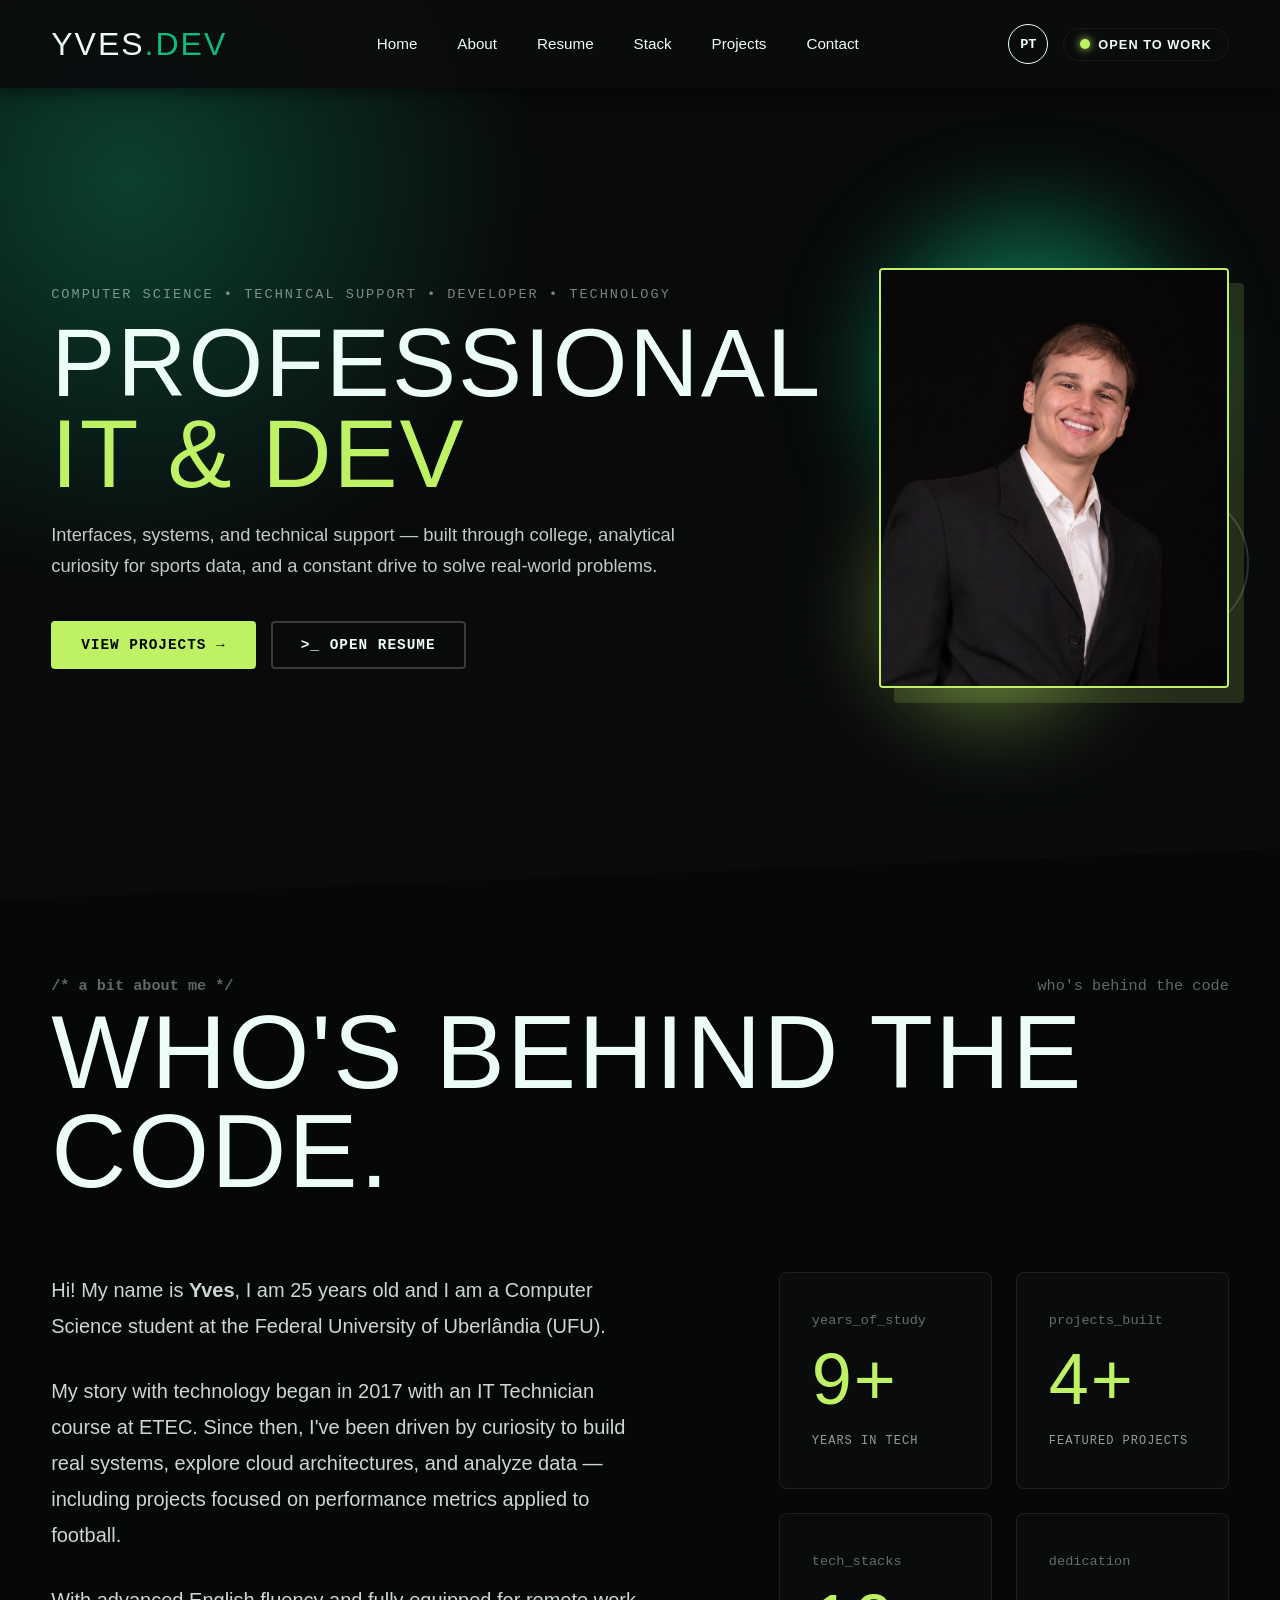
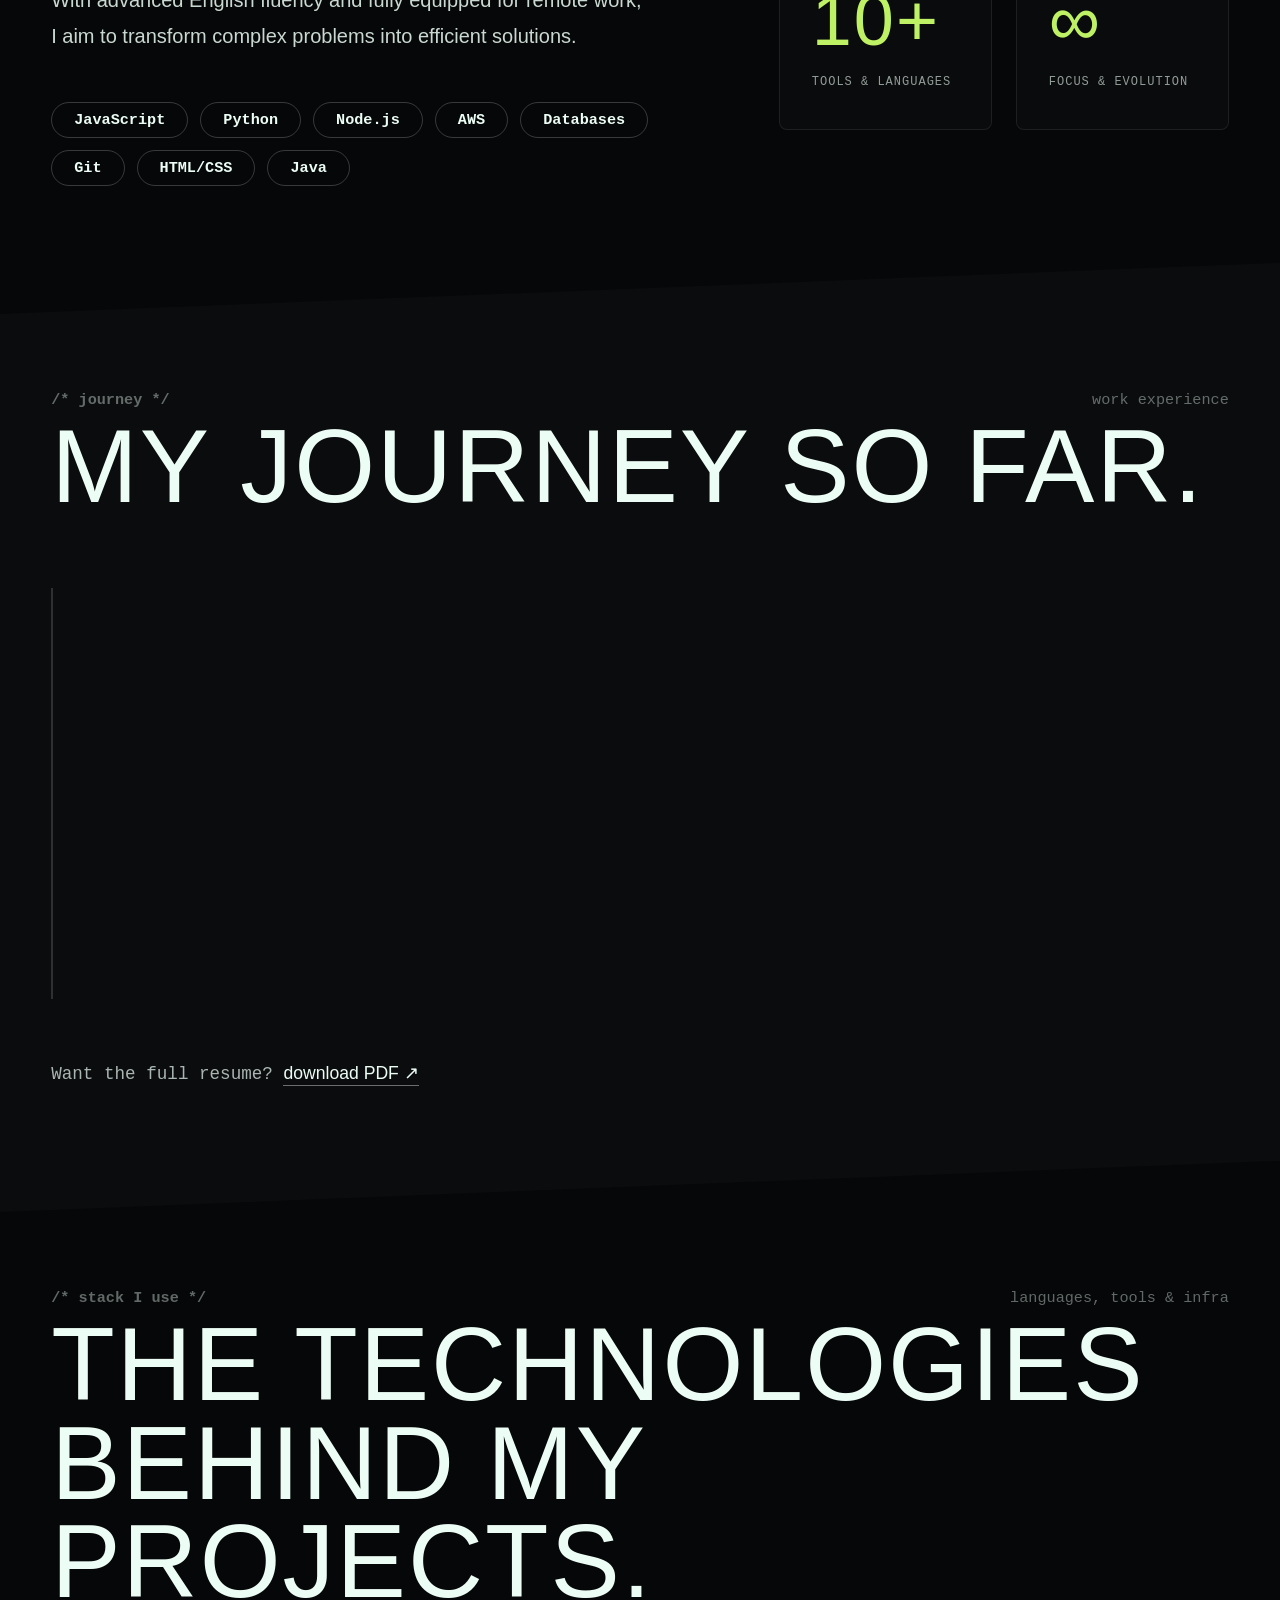
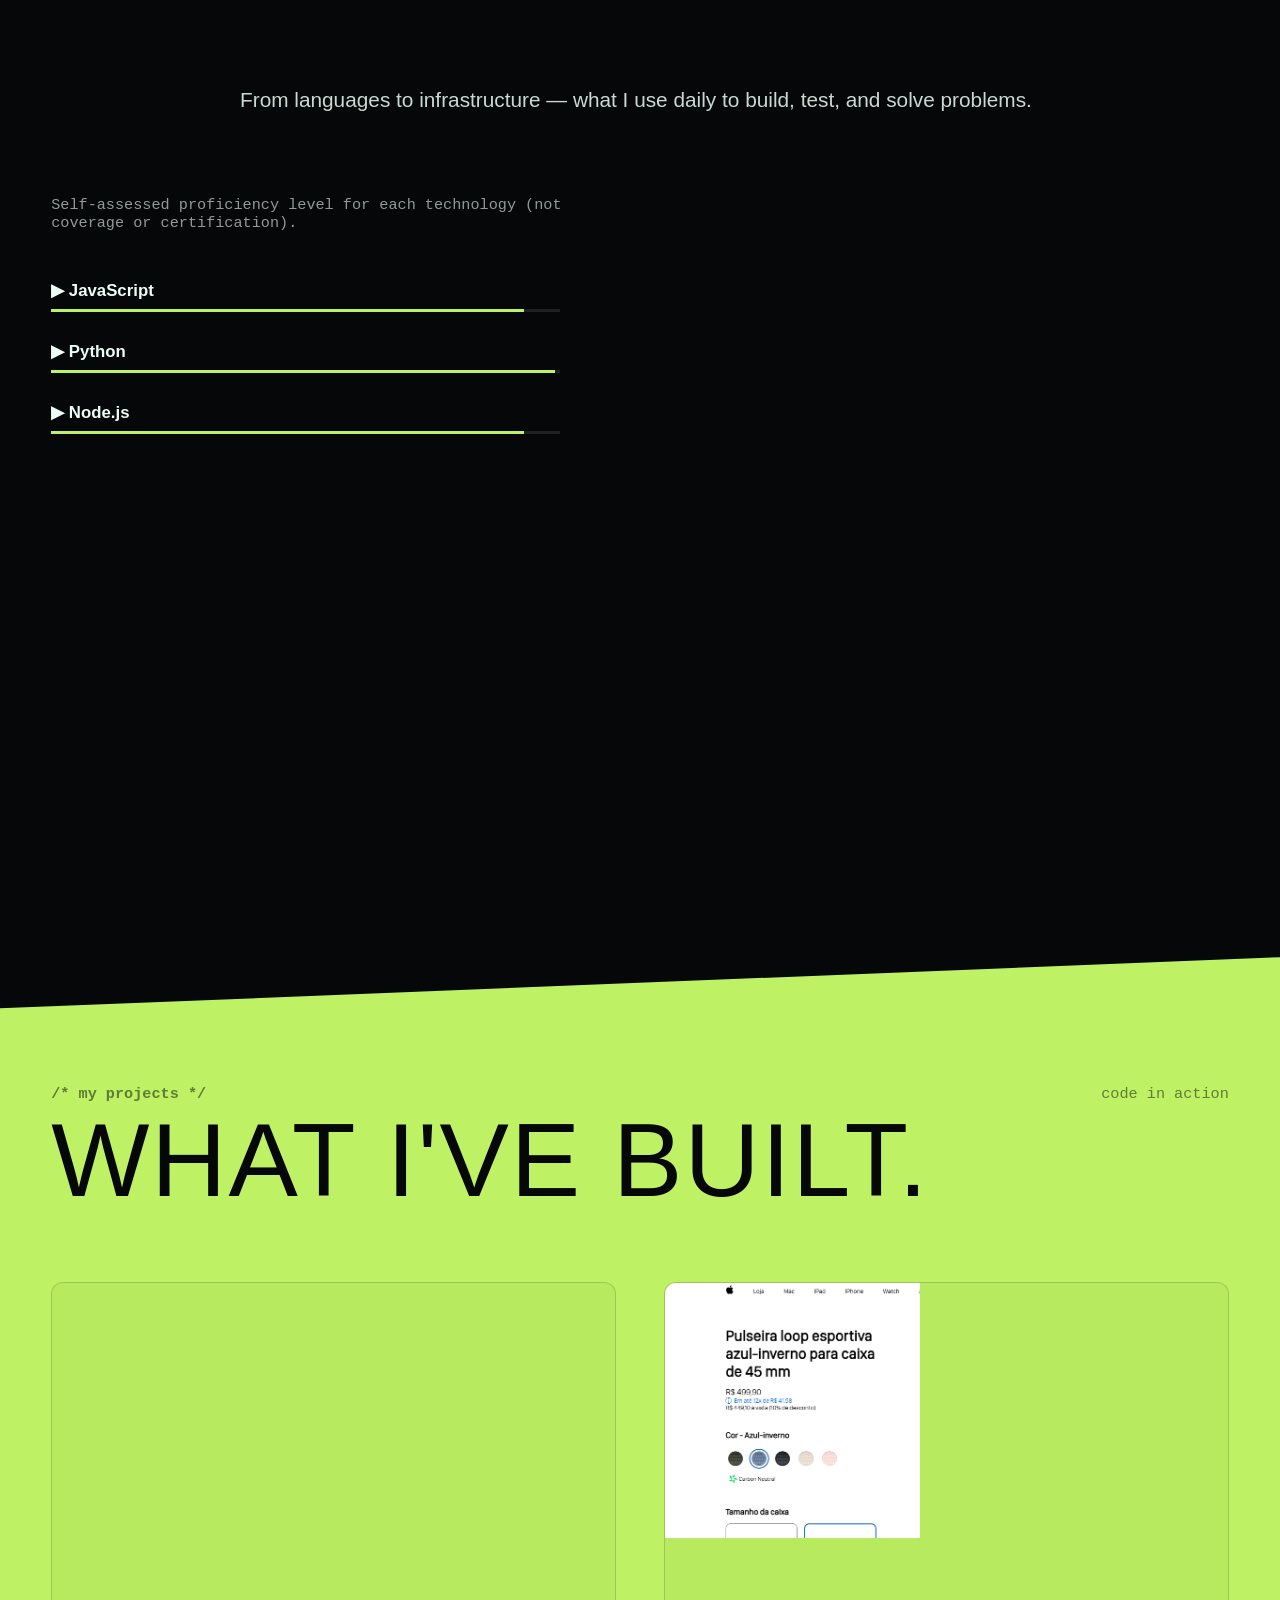
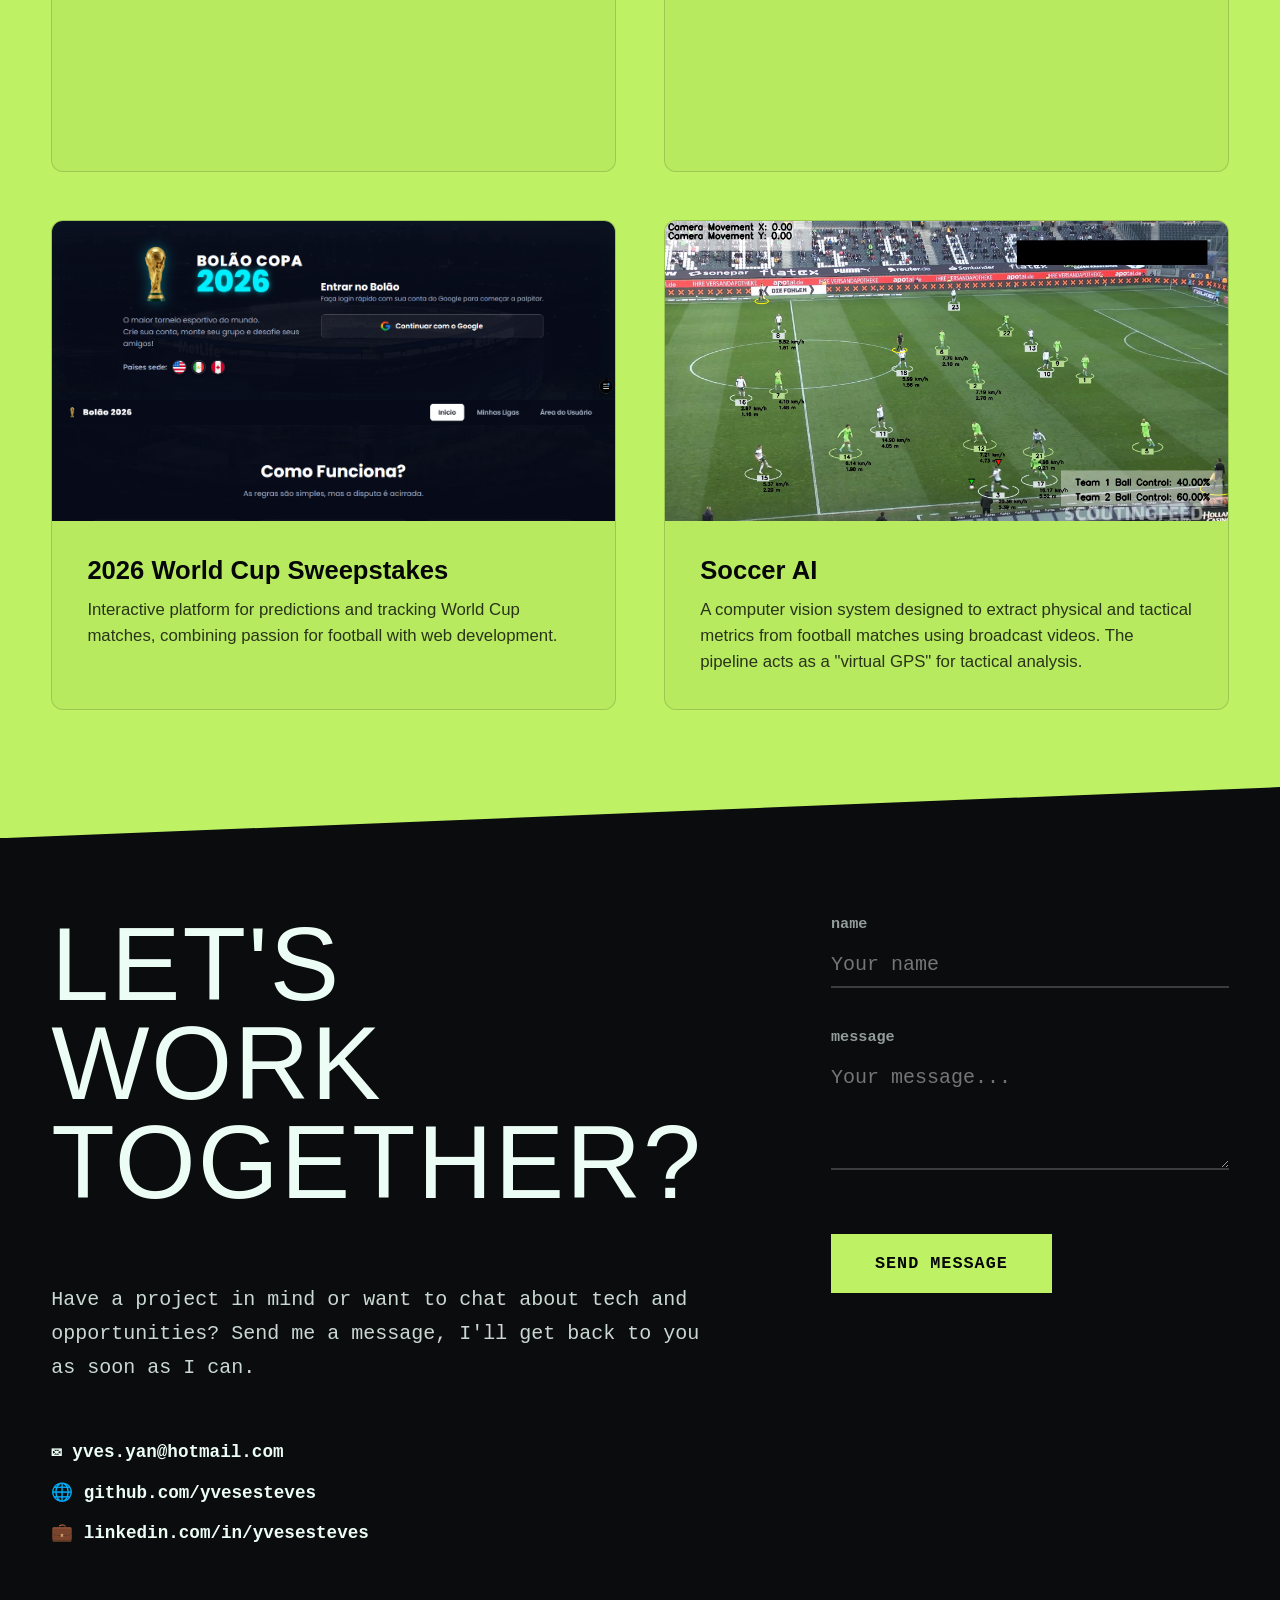
==== index-en.html @ 20ddf405 "new photo and new effect" ====
<!DOCTYPE html>
<html lang="en">
<head>
    <meta charset="UTF-8">
    <meta name="viewport" content="width=device-width, initial-scale=1.0">
    <link rel="stylesheet" href="style.css">
    <title>Yves | Portfolio</title>
    <link rel="icon" type="image/png" href="./img/portfolio.png">
</head>

<body>
    <div class="particulas"></div>
    <div id="bolinhas-container" style="position: fixed; top: 0; left: 0; width: 100%; height: 100%; z-index: 50; pointer-events: none;"></div>
    <nav class="navegacao">
        <div class="logo">YVES<span>.DEV</span></div>
        
        <ul class="menu">
            <li><a href="#inicio" class="menu-link">Home</a></li>
            <li><a href="#sobre" class="menu-link">About</a></li>
            <li><a href="#jornada" class="menu-link">Resume</a></li>
            <li><a href="#stack" class="menu-link">Stack</a></li>
            <li><a href="#projetos" class="menu-link">Projects</a></li>
            <li><a href="#contato" class="menu-link">Contact</a></li>
        </ul>

        <div class="nav-extras">
            <a href="index.html" class="btn-idioma">PT</a>
            <div class="badge-open">
                <span class="led-verde"></span> OPEN TO WORK
            </div>
        </div>
    </nav>

    <main id="inicio" class="cabecalho">
        <div class="hero-conteudo">
            <p class="hero-tags">COMPUTER SCIENCE • TECHNICAL SUPPORT • DEVELOPER • TECHNOLOGY</p>
            <h1 class="glitch-efeito">PROFESSIONAL<br> <span class="destaque">IT & DEV</span></h1>
            <p class="hero-descricao">
                Interfaces, systems, and technical support — built through college, analytical curiosity for sports data, and a constant drive to solve real-world problems.
            </p>
            
            <div class="hero-botoes">
                <a href="#projetos" class="btn-primario">VIEW PROJECTS &rarr;</a>
                <a href="./Currículo-YvesEsteves.pdf" target="_blank" class="btn-secundario">&gt;_ OPEN RESUME</a>
            </div>
        </div>

        <div class="hero-visual">
            <div class="blob blob-1"></div>
            <div class="blob blob-2"></div>
            <div class="blob blob-3"></div>
            <img src="./img/yves.jpg" alt="Yves' Profile Picture" class="foto-perfil">
        </div>
    </main>

    <section id="sobre" class="secao-padrao bg-mais-escuro slant-top">
        <div class="secao-header">
            <p class="comentario-codigo">/* a bit about me */</p>
            <p class="texto-topo-direito">who's behind the code</p>
        </div>

        <h2 class="titulo-secao">WHO'S BEHIND THE CODE.</h2>

        <div class="sobre-grid-principal">
            <div class="sobre-texto">
                <p class="sobre-paragrafo">
                    Hi! My name is <strong>Yves</strong>, I am 25 years old and I am a Computer Science student at the Federal University of Uberlândia (UFU).
                </p>
                <p class="sobre-paragrafo">
                    My story with technology began in 2017 with an IT Technician course at ETEC. Since then, I've been driven by curiosity to build real systems, explore cloud architectures, and analyze data — including projects focused on performance metrics applied to football.
                </p>
                <p class="sobre-paragrafo">
                    With advanced English fluency and fully equipped for remote work, I aim to transform complex problems into efficient solutions.
                </p>

                <div class="tech-pills">
                    <span class="pill">JavaScript</span>
                    <span class="pill">Python</span>
                    <span class="pill">Node.js</span>
                    <span class="pill">AWS</span>
                    <span class="pill">Databases</span>
                    <span class="pill">Git</span>
                    <span class="pill">HTML/CSS</span>
                    <span class="pill">Java</span>
                </div>
            </div>

            <div class="sobre-stats">
                <div class="stat-card">
                    <span class="stat-label">years_of_study</span>
                    <span class="stat-value">9+</span>
                    <span class="stat-desc">YEARS IN TECH</span>
                </div>
                <div class="stat-card">
                    <span class="stat-label">projects_built</span>
                    <span class="stat-value">4+</span>
                    <span class="stat-desc">FEATURED PROJECTS</span>
                </div>
                <div class="stat-card">
                    <span class="stat-label">tech_stacks</span>
                    <span class="stat-value">10+</span>
                    <span class="stat-desc">TOOLS & LANGUAGES</span>
                </div>
                <div class="stat-card">
                    <span class="stat-label">dedication</span>
                    <span class="stat-value">∞</span>
                    <span class="stat-desc">FOCUS & EVOLUTION</span>
                </div>
            </div>
        </div>
    </section>

    <section id="jornada" class="secao-padrao bg-escuro slant-top">
        <div class="secao-header">
            <p class="comentario-codigo">/* journey */</p>
            <p class="texto-topo-direito">work experience</p>
        </div>
        
        <h2 class="titulo-secao">MY JOURNEY SO FAR.</h2>

        <div class="linha-do-tempo">
            <div class="item-jornada">
                <div class="ponto ponto-verde"></div>
                <span class="data-jornada data-verde">02/2025 — 02/2026</span>
                <h3 class="cargo-jornada">Support Intern - Landix Sistemas</h3>
                <p class="descricao-jornada">
                    Diagnosis and resolution of critical incidents in on-premise and cloud environments (AWS: EC2, S3, CloudWatch). Experience analyzing logs, manipulating relational databases, and providing technical support focused on strictly meeting SLAs.
                </p>
            </div>

            <div class="item-jornada">
                <div class="ponto ponto-roxo"></div>
                <span class="data-jornada data-roxo">04/2024 — 09/2024</span>
                <h3 class="cargo-jornada">Blockchain Intern - Compass UOL</h3>
                <p class="descricao-jornada">
                    API development and project maintenance using JavaScript and Node.js in an agile environment. Creation and authorization of Smart Contracts with Solidity, ensuring data security and decentralization.
                </p>
            </div>
        </div>

        <div class="container-download">
            <p class="texto-download">
                Want the full resume? <a href="./Currículo-YvesEsteves.pdf" target="_blank" class="link-pdf">download PDF ↗</a>
            </p>
        </div>
    </section>

    <section id="stack" class="secao-padrao bg-mais-escuro slant-top">
        <div class="secao-header">
            <p class="comentario-codigo">/* stack I use */</p>
            <p class="texto-topo-direito">languages, tools & infra</p>
        </div>

        <h2 class="titulo-secao">THE TECHNOLOGIES BEHIND MY PROJECTS.</h2>
        <p class="descricao-stack">
            From languages to infrastructure — what I use daily to build, test, and solve problems.
        </p>

        <div class="stack-container">
            <div class="stack-bars">
                <p class="aviso-stack">Self-assessed proficiency level for each technology (not usage coverage or certification).</p>

                <div class="bar-item">
                    <div class="bar-info"><span class="bar-name">▶ JavaScript</span><span class="bar-pct">75%</span></div>
                    <div class="bar-bg"><div class="bar-fill" style="width: 75%;"></div></div>
                </div>

                <div class="bar-item">
                    <div class="bar-info"><span class="bar-name">▶ Python</span><span class="bar-pct">80%</span></div>
                    <div class="bar-bg"><div class="bar-fill" style="width: 80%;"></div></div>
                </div>

                <div class="bar-item">
                    <div class="bar-info"><span class="bar-name">▶ Node.js</span><span class="bar-pct">75%</span></div>
                    <div class="bar-bg"><div class="bar-fill" style="width: 75%;"></div></div>
                </div>

                <div class="bar-item">
                    <div class="bar-info"><span class="bar-name">▶ HTML/CSS</span><span class="bar-pct">83%</span></div>
                    <div class="bar-bg"><div class="bar-fill" style="width: 83%;"></div></div>
                </div>

                <div class="bar-item">
                    <div class="bar-info"><span class="bar-name">▶ Java</span><span class="bar-pct">68%</span></div>
                    <div class="bar-bg"><div class="bar-fill" style="width: 68%;"></div></div>
                </div>

                <div class="bar-item">
                    <div class="bar-info"><span class="bar-name">▶ C</span><span class="bar-pct">65%</span></div>
                    <div class="bar-bg"><div class="bar-fill" style="width: 65%;"></div></div>
                </div>

                <div class="bar-item">
                    <div class="bar-info"><span class="bar-name">▶ Databases</span><span class="bar-pct">85%</span></div>
                    <div class="bar-bg"><div class="bar-fill" style="width: 85%;"></div></div>
                </div>

                <div class="bar-item">
                    <div class="bar-info"><span class="bar-name">▶ Linux</span><span class="bar-pct">60%</span></div>
                    <div class="bar-bg"><div class="bar-fill" style="width: 60%;"></div></div>
                </div>
            </div>

            <div class="stack-icons">
                <div class="icon-item"><img src="./img/js.png" alt="JavaScript"><span>JavaScript</span></div>
                <div class="icon-item"><img src="./img/python.png" alt="Python"><span>Python</span></div>
                <div class="icon-item"><img src="./img/nodejs.png" alt="Node.js"><span>Node.js</span></div>
                <div class="icon-item"><img src="./img/html.png" alt="HTML"><span>HTML</span></div>
                <div class="icon-item"><img src="./img/css.png" alt="CSS"><span>CSS</span></div>
                <div class="icon-item"><img src="./img/java.png" alt="Java"><span>Java</span></div>
                <div class="icon-item"><img src="./img/c.png" alt="C"><span>C</span></div>
                <div class="icon-item"><img src="./img/mysql.png" alt="MySQL"><span>MySQL</span></div>
                <div class="icon-item"><img src="./img/postgre.png" alt="PostgreSQL"><span>PostgreSQL</span></div>
                <div class="icon-item"><img src="./img/mongodb.png" alt="MongoDB"><span>MongoDB</span></div>
                <div class="icon-item"><img src="./img/linux.png" alt="Linux"><span>Linux</span></div>
                <div class="icon-item"><img src="./img/git.png" alt="Git"><span>Git</span></div>
                <div class="icon-item"><img src="./img/aws.png" alt="AWS"><span>AWS</span></div>
                <div class="icon-item"><img src="./img/docker.png" alt="Docker"><span>Docker</span></div>
                <div class="icon-item"><img src="./img/solidity.png" alt="Solidity"><span>Solidity</span></div>
            </div>
        </div>
    </section>

    <section id="projetos" class="secao-padrao bg-neon slant-top">
        <div class="secao-header">
            <p class="comentario-codigo">/* my projects */</p>
            <p class="texto-topo-direito">code in action</p>
        </div>

        <h2 class="titulo-secao">WHAT I'VE BUILT.</h2>
        
        <div class="projetos-caixa">
            <a href="https://github.com/yvesesteves/Voting-System" target="_blank" class="projetos-link">
                <div class="projetos-card">
                    <img src="img/projeto1.png" alt="Blockchain Voting System" class="projetos-imagem">
                    <div class="caixa-textos-projeto">
                        <h3 class="info-projetos">Blockchain Voting System</h3>
                        <p class="paragrafo-projetos">Decentralized voting system based on blockchain using Ethereum, Hardhat, Node.js, and JavaScript, ensuring transparency and integrity in the voting process.</p>
                    </div>
                </div>
            </a>

            <a href="https://github.com/yvesesteves/JavaScript/tree/main/Pagina%20do%20AppleWatch" target="_blank" class="projetos-link">
                <div class="projetos-card">
                    <img src="img/projeto2.png" alt="Apple Watch Product Page" class="projetos-imagem">
                    <div class="caixa-textos-projeto">
                        <h3 class="info-projetos">Apple Watch Product Page</h3>
                        <p class="paragrafo-projetos">Web page inspired by the Apple Watch presentation, developed with HTML, CSS, and JavaScript, focusing on modern design and responsiveness.</p>
                    </div>
                </div>
            </a>

            <a href="https://bolao-wc-2026.vercel.app" target="_blank" class="projetos-link">
                <div class="projetos-card">
                    <img src="img/projeto3.png" alt="2026 World Cup Sweepstakes" class="projetos-imagem">
                    <div class="caixa-textos-projeto">
                        <h3 class="info-projetos">2026 World Cup Sweepstakes</h3>
                        <p class="paragrafo-projetos">Interactive platform for predictions and tracking World Cup matches, combining passion for football with web development.</p>
                    </div>
                </div>
            </a>

            <a href="https://github.com/yvesesteves/SoccerAI-Analytics" target="_blank" class="projetos-link">
                <div class="projetos-card">
                    <img src="img/projeto4.png" alt="SoccerAI" class="projetos-imagem">
                    <div class="caixa-textos-projeto">
                        <h3 class="info-projetos">Soccer AI</h3>
                        <p class="paragrafo-projetos">A computer vision system designed to extract physical and tactical metrics from football matches using broadcast videos. The pipeline acts as a "virtual GPS" for tactical analysis.</p>
                    </div>
                </div>
            </a>
        </div> 
    </section>

    <section id="contato" class="secao-padrao bg-escuro slant-top">
        <div class="contatos-container">
            <div class="contatos-info">
                <h2 class="titulo-secao">LET'S WORK TOGETHER?</h2>
                <p class="descricao-contato">
                    Have a project in mind or want to chat about tech and opportunities? Send me a message, I'll get back to you as soon as I can.
                </p>
                <div class="links-diretos">
                    <p>✉ yves.yan@hotmail.com</p>
                    <p>🌐 github.com/yvesesteves</p>
                    <p>💼 linkedin.com/in/yvesesteves</p>
                </div>
            </div>

            <form class="formulario-linhas" id="formulario" onsubmit="enviarWhats(event)">
                <div class="grupo-input-linha">
                    <label>name</label>
                    <input placeholder="Your name" id="nome" required>
                </div>

                <div class="grupo-input-linha">
                    <label>message</label>
                    <textarea placeholder="Your message..." id="mensagem" rows="4" required></textarea>
                </div>

                <button type="submit" class="btn-enviar">SEND MESSAGE</button>
            </form>
        </div>
    </section>

    <script src="script.js"></script>
</body>
</html>
---- style.css ----
* { 
    margin: 0;
    padding: 0;
    box-sizing: border-box;
    font-family: 'Lucida Sans', 'Lucida Sans Regular', 'Lucida Grande', 'Lucida Sans Unicode', Geneva, Verdana, sans-serif;
}

html { 
    scroll-behavior: smooth; 
}

:root {
    --primaria: #10b981;    
    --secundaria: #34d399;  
    --destaque: #bef264; 
    
    --escuro: #0b0c0e;    
    --maisEscuro: #060708;  
    
    --claro: #ecfdf5;   
    --vidro: rgba(255, 255, 255, 0.06); 
}

body {
    background-color: var(--escuro);
    color: var(--claro);
    overflow-x: hidden;
}

/* =========================================
   SISTEMA DE CORES E CORTES DIAGONAIS
   ========================================= */
.bg-escuro { 
    background-color: var(--escuro); 
}

.bg-mais-escuro { 
    background-color: var(--maisEscuro); 
}

.bg-neon { 
    background-color: var(--destaque); 
    color: var(--maisEscuro); 
}

/* O Segredo do Corte Diagonal (Clip-Path Perfeito) */
.slant-top {
    position: relative;
    z-index: 10; 
    /* Puxa a seção inteira para cima, sobrepondo a anterior */
    margin-top: -4vw; 
    /* Adiciona padding extra no topo para o corte não engolir o seu texto */
    padding-top: calc(8rem + 4vw); 
    /* Faz um corte físico exato na diagonal, sem elementos falsos */
    clip-path: polygon(0 4vw, 100% 0, 100% 100%, 0 100%); 
}

/* =========================================
   NAVEGAÇÃO
   ========================================= */
.navegacao {
    position: fixed;
    top: 0;
    background-color: rgba(11, 12, 14, 0.95); 
    backdrop-filter: blur(12px); 
    -webkit-backdrop-filter: blur(12px); 
    width: 100%;
    z-index: 1000; 
    padding: 1.5rem 4%; 
    box-shadow: 0 4px 15px rgba(0, 0, 0, 0.5);
    display: flex;
    justify-content: space-between;
    align-items: center;
}

.logo {
    font-family: Impact, Haettenschweiler, 'Arial Narrow Bold', sans-serif;
    font-size: 2rem;
    font-weight: 400;
    color: var(--claro);
    letter-spacing: 2px;
}

.logo span { 
    color: var(--primaria); 
}

.menu { 
    display: flex; 
    justify-content: center; 
    list-style: none; 
    gap: 2.5rem; 
}

.menu-link {
    text-decoration: none;
    color: var(--claro);
    font-weight: 500;
    position: relative;
    padding: 0.5rem 0;
    font-size: 0.95rem;
}

.menu-link::after {
    content: ''; 
    height: 2px; 
    width: 0; 
    position: absolute; 
    bottom: 0; 
    left: 0;
    background-color: var(--destaque); 
    transition: width 0.4s ease;
}

.menu-link:hover::after { 
    width: 100%; 
}

.nav-extras { 
    display: flex; 
    align-items: center; 
}

.btn-idioma {
    display: flex; 
    justify-content: center; 
    align-items: center; 
    width: 40px; 
    height: 40px;
    border-radius: 50%; 
    border: 1px solid var(--claro); 
    color: var(--claro);
    text-decoration: none; 
    font-family: monospace; 
    font-weight: bold; 
    font-size: 0.85rem;
    margin-right: 15px; 
    transition: all 0.3s ease;
}

.btn-idioma:hover {
    border-color: var(--destaque); 
    color: var(--destaque);
    background-color: rgba(190, 242, 100, 0.1); 
    transform: scale(1.05);
}

.badge-open {
    display: flex; 
    align-items: center; 
    gap: 8px; 
    border: 1px solid var(--vidro);
    padding: 8px 16px; 
    border-radius: 20px; 
    font-size: 0.8rem; 
    font-weight: bold;
    letter-spacing: 1px; 
    color: var(--claro);
}

.led-verde {
    width: 10px; 
    height: 10px; 
    background-color: var(--destaque);
    border-radius: 50%; 
    box-shadow: 0 0 8px var(--destaque); 
    animation: piscar 2s infinite;
}

@keyframes piscar { 
    0%, 100% { opacity: 1; } 
    50% { opacity: 0.4; } 
}

/* =========================================
   CABEÇALHO (HERO)
   ========================================= */
.cabecalho {
    min-height: 100vh;
    display: flex; 
    flex-direction: row; 
    justify-content: space-between; 
    align-items: center;
    padding: 120px 4% 4rem 4%; 
    gap: 3rem; 
    max-width: 1600px; 
    margin: 0 auto;
}

.hero-conteudo { 
    flex: 1.5; 
    max-width: 800px; 
    text-align: left; 
    z-index: 2; 
}

.hero-tags {
    font-size: 0.85rem; 
    letter-spacing: 2px; 
    color: rgba(236, 253, 245, 0.5);
    margin-bottom: 15px; 
    font-family: monospace;
}

.hero-conteudo h1 {
    font-family: Impact, Haettenschweiler, 'Arial Narrow Bold', sans-serif;
    font-size: 6rem; 
    line-height: 0.95; 
    color: var(--claro); 
    margin: 0 0 20px 0;
    text-transform: uppercase; 
    font-weight: 400; 
    letter-spacing: 2px;
}

.hero-conteudo .destaque { 
    color: var(--destaque); 
}

.hero-descricao {
    font-size: 1.15rem; 
    line-height: 1.7; 
    color: rgba(236, 253, 245, 0.8);
    margin-bottom: 40px; 
    max-width: 650px;
}

.hero-botoes { 
    display: flex; 
    gap: 15px; 
}

.btn-primario, .btn-secundario {
    padding: 14px 28px; 
    font-weight: bold; 
    text-decoration: none; 
    border-radius: 4px;
    transition: all 0.3s ease; 
    font-size: 0.9rem; 
    letter-spacing: 1px; 
    font-family: monospace;
}

.btn-primario { 
    background-color: var(--destaque); 
    color: var(--maisEscuro); 
    border: 2px solid var(--destaque); 
}

.btn-primario:hover { 
    box-shadow: 0 0 20px rgba(190, 242, 100, 0.4); 
    transform: translateY(-2px); 
}

.btn-secundario { 
    background-color: transparent; 
    color: var(--claro); 
    border: 2px solid rgba(255, 255, 255, 0.2); 
}

.btn-secundario:hover { 
    border-color: var(--claro); 
    background-color: rgba(255, 255, 255, 0.05); 
}

.hero-visual { 
    flex: 1; 
    position: relative; 
    display: flex; 
    justify-content: flex-end; 
    align-items: center; 
}

.foto-perfil { 
    width: 350px; 
    height: 420px; 
    object-fit: cover; 
    border-radius: 4px; 
    border: 2px solid var(--destaque); 
    z-index: 2; 
    box-shadow: 15px 15px 0 rgba(190, 242, 100, 0.15); 
    transition: all 0.5s ease;
    animation: flutuar 5s ease-in-out infinite; 
}


.blob { 
    position: absolute; 
    border-radius: 50%; 
    filter: blur(50px); 
    z-index: 1; 
    opacity: 0.5; 
}

.blob-1 { 
    width: 300px; 
    height: 300px; 
    background: var(--primaria); 
    top: -50px; 
    right: 50px; 
}

.blob-2 { 
    width: 200px; 
    height: 200px; 
    background: var(--destaque); 
    bottom: -20px; 
    left: 20px; 
}

.blob-3 { 
    width: 150px; 
    height: 150px; 
    border: 2px solid var(--claro); 
    background: transparent; 
    filter: blur(0); 
    border-radius: 50%; 
    bottom: 50px; 
    right: -20px; 
    opacity: 0.15; 
}

/* =========================================
   ESTRUTURA BASE DAS SEÇÕES ESPALHADAS
   ========================================= */
.secao-padrao {
    padding: 8rem 4%; 
    max-width: 100%; 
}

.secao-header, 
.titulo-secao, 
.sobre-grid-principal, 
.linha-do-tempo, 
.container-download, 
.descricao-stack, 
.stack-container, 
.projetos-caixa, 
.contatos-container {
    max-width: 1600px;
    margin-left: auto;
    margin-right: auto;
}

.secao-header { 
    display: flex; 
    justify-content: space-between; 
    align-items: center; 
    margin-bottom: 0.5rem; 
}

.comentario-codigo { 
    color: rgba(236, 253, 245, 0.4); 
    font-family: monospace; 
    font-size: 0.95rem; 
    font-weight: bold; 
}

.texto-topo-direito { 
    font-family: monospace; 
    font-size: 0.95rem; 
    color: rgba(236, 253, 245, 0.4); 
    text-transform: lowercase; 
}

.titulo-secao {
    font-family: Impact, Haettenschweiler, 'Arial Narrow Bold', sans-serif;
    font-size: 6.5rem; 
    text-transform: uppercase; 
    line-height: 0.95; 
    margin-bottom: 4.5rem;
    font-weight: 400; 
    letter-spacing: 2px; 
    color: var(--claro);
}

/* =========================================
   SOBRE MIM
   ========================================= */
.sobre-grid-principal { 
    display: flex; 
    gap: 8rem; 
    justify-content: space-between; 
    align-items: flex-start; 
}

.sobre-texto { 
    flex: 1.5; 
    max-width: 750px; 
}

.sobre-paragrafo {
    font-size: 1.25rem; 
    line-height: 1.8; 
    color: rgba(236, 253, 245, 0.85); 
    margin-bottom: 1.8rem;
}

.tech-pills { 
    display: flex; 
    flex-wrap: wrap; 
    gap: 12px; 
    margin-top: 3rem; 
}

.pill {
    background-color: transparent; 
    border: 1px solid rgba(255, 255, 255, 0.2); 
    padding: 8px 22px;
    border-radius: 20px; 
    font-family: monospace; 
    font-size: 0.95rem; 
    font-weight: bold; 
    color: var(--claro); 
    transition: all 0.3s ease;
}

.pill:hover { 
    border-color: var(--destaque); 
    color: var(--destaque); 
    transform: translateY(-2px); 
}

.sobre-stats { 
    flex: 1; 
    display: grid; 
    grid-template-columns: repeat(2, 1fr); 
    gap: 1.5rem; 
    min-width: 450px; 
}

.stat-card {
    background: rgba(255, 255, 255, 0.02); 
    border: 1px solid rgba(255, 255, 255, 0.08);
    border-radius: 8px; 
    padding: 2.5rem 2rem; 
    transition: all 0.3s ease;
}

.stat-card:hover { 
    border-color: var(--destaque); 
    transform: translateY(-4px); 
}

.stat-label { 
    display: block; 
    font-family: monospace; 
    font-size: 0.85rem; 
    color: rgba(236, 253, 245, 0.4); 
    margin-bottom: 15px; 
}

.stat-value {
    display: block; 
    font-family: Impact, Haettenschweiler, 'Arial Narrow Bold', sans-serif;
    font-size: 4.5rem; 
    font-weight: 400; 
    color: var(--destaque); 
    line-height: 1; 
    margin-bottom: 15px; 
    letter-spacing: 2px;
}

.stat-desc { 
    font-size: 0.75rem; 
    font-family: monospace; 
    letter-spacing: 1px; 
    color: rgba(236, 253, 245, 0.6); 
    text-transform: uppercase; 
}

/* =========================================
   TRAJETÓRIA / CURRÍCULO
   ========================================= */
.linha-do-tempo { 
    position: relative; 
    border-left: 2px solid rgba(255, 255, 255, 0.15); 
    padding-left: 3rem; 
    margin-bottom: 3rem; 
}

.item-jornada { 
    position: relative; 
    margin-bottom: 4rem; 
}

.item-jornada:last-child { 
    margin-bottom: 0; 
}

.ponto { 
    position: absolute; 
    left: -3.45rem; 
    top: 6px; 
    width: 14px; 
    height: 14px; 
    border-radius: 50%; 
}

.ponto-verde { 
    background-color: #10b981; 
} 

.ponto-roxo { 
    background-color: #8b5cf6; 
}

.data-verde { 
    color: #10b981; 
} 

.data-roxo { 
    color: #8b5cf6; 
}

.data-jornada { 
    font-family: monospace; 
    font-size: 1rem; 
    font-weight: bold; 
    letter-spacing: 1px; 
    display: block; 
    margin-bottom: 0.8rem; 
}

.cargo-jornada { 
    font-size: 1.8rem; 
    color: var(--claro); 
    margin-bottom: 1rem; 
    font-weight: bold; 
}

.descricao-jornada { 
    color: rgba(236, 253, 245, 0.7); 
    line-height: 1.7; 
    font-size: 1.15rem; 
    max-width: 800px; 
}

.container-download { 
    margin-top: 4rem; 
}

.texto-download { 
    color: rgba(236, 253, 245, 0.7); 
    font-size: 1.1rem; 
    font-family: monospace; 
}

.link-pdf { 
    color: var(--claro); 
    text-decoration: none; 
    border-bottom: 1px solid rgba(255, 255, 255, 0.4); 
    padding-bottom: 2px; 
    transition: all 0.3s ease; 
}

.link-pdf:hover { 
    color: var(--destaque); 
    border-bottom-color: var(--destaque); 
}

/* =========================================
   STACK / TECNOLOGIAS (TEMA ESCURO)
   ========================================= */
.descricao-stack { 
    font-size: 1.3rem; 
    max-width: 800px; 
    margin-bottom: 5rem; 
    line-height: 1.6; 
    color: rgba(236, 253, 245, 0.85); 
}

.stack-container { 
    display: flex; 
    gap: 8rem; 
    justify-content: space-between; 
}

.stack-bars { 
    flex: 1.5; 
}

.aviso-stack { 
    font-size: 0.95rem; 
    color: rgba(236, 253, 245, 0.6); 
    margin-bottom: 3rem; 
    font-family: monospace; 
}

.bar-item { 
    margin-bottom: 1.8rem; 
}

.bar-info { 
    display: flex; 
    justify-content: space-between; 
    font-weight: bold; 
    margin-bottom: 8px; 
    font-family: monospace; 
    font-size: 1.05rem; 
}

.bar-bg { 
    width: 100%; 
    height: 3px; 
    background-color: rgba(255, 255, 255, 0.1); 
}

.bar-fill { 
    height: 100%; 
    background-color: var(--destaque); 
}

.stack-icons { 
    flex: 1; 
    display: grid; 
    grid-template-columns: repeat(3, 1fr); 
    gap: 3.5rem 1rem; 
    align-content: start; 
}

.icon-item { 
    display: flex; 
    flex-direction: column; 
    align-items: center; 
    font-weight: bold; 
    font-family: monospace; 
    font-size: 0.95rem; 
    color: rgba(236, 253, 245, 0.8); 
    transition: transform 0.3s ease; 
}

.icon-item:hover { 
    transform: translateY(-5px); 
    color: var(--destaque); 
}

.icon-item img { 
    width: 60px; 
    height: 60px; 
    object-fit: contain; 
    margin-bottom: 15px; 
    filter: drop-shadow(0 4px 6px rgba(0,0,0,0.3)); 
}

/* =========================================
   PROJETOS (SOBREPOSIÇÃO NEON)
   ========================================= */
.bg-neon .titulo-secao { 
    color: var(--maisEscuro); 
}

.bg-neon .comentario-codigo, 
.bg-neon .texto-topo-direito { 
    color: rgba(5, 6, 7, 0.5); 
}

.projetos-caixa { 
    display: grid; 
    grid-template-columns: repeat(auto-fit, minmax(500px, 1fr)); 
    gap: 3rem; 
    width: 100%; 
}

.projetos-link { 
    text-decoration: none; 
    color: inherit; 
    display: block; 
}

.projetos-card {
    background: rgba(5, 6, 7, 0.03); 
    border-radius: 12px; 
    border: 1px solid rgba(5, 6, 7, 0.15);
    overflow: hidden; 
    transition: all 0.4s ease; 
    height: 100%; 
    display: flex; 
    flex-direction: column;
}

.projetos-card:hover {
    border-color: var(--maisEscuro); 
    box-shadow: 0 10px 30px rgba(0, 0, 0, 0.1); 
    transform: translateY(-8px);
}

.projetos-imagem { 
    height: 300px; 
    width: 100%; 
    object-fit: cover; 
    object-position: top; 
}

.caixa-textos-projeto { 
    padding: 2.2rem; 
    flex-grow: 1; 
}

.info-projetos { 
    margin-bottom: 12px; 
    color: var(--maisEscuro); 
    font-size: 1.6rem; 
    font-weight: bold; 
}

.paragrafo-projetos { 
    color: rgba(5, 6, 7, 0.8); 
    line-height: 1.6rem; 
    font-size: 1.05rem; 
}


/* =========================================
   CONTATO (RETORNA AO ESCURO)
   ========================================= */
.contatos-container { 
    display: flex; 
    gap: 8rem; 
    align-items: flex-start; 
}

.contatos-info { 
    flex: 1; 
    text-align: left; 
}

.descricao-contato { 
    font-size: 1.25rem; 
    line-height: 1.7; 
    margin-bottom: 3.5rem; 
    font-family: monospace; 
    color: rgba(236, 253, 245, 0.85); 
}

.links-diretos p { 
    font-family: monospace; 
    font-size: 1.1rem; 
    font-weight: bold; 
    margin-bottom: 1.2rem; 
    color: var(--claro); 
}

.formulario-linhas { 
    flex: 1.5; 
    display: flex; 
    flex-direction: column; 
    gap: 2.5rem; 
    width: 100%; 
}

.grupo-input-linha { 
    display: flex; 
    flex-direction: column; 
    gap: 10px; 
    text-align: left; 
}

.grupo-input-linha label { 
    font-family: monospace; 
    font-size: 0.95rem; 
    font-weight: bold; 
    color: rgba(236, 253, 245, 0.6); 
}

.grupo-input-linha input, 
.grupo-input-linha textarea {
    width: 100%; 
    background: transparent; 
    border: none; 
    border-bottom: 2px solid rgba(255, 255, 255, 0.2);
    padding: 10px 0; 
    font-family: monospace; 
    font-size: 1.25rem; 
    color: var(--claro); 
    outline: none; 
    transition: border-color 0.3s ease;
}

.grupo-input-linha input:focus, 
.grupo-input-linha textarea:focus { 
    border-bottom-width: 3.5px; 
    border-bottom-color: var(--destaque); 
}

.btn-enviar {
    align-self: flex-start; 
    background-color: var(--destaque); 
    color: var(--maisEscuro); 
    border: 2px solid var(--destaque);
    padding: 18px 42px; 
    font-family: monospace; 
    font-weight: bold; 
    font-size: 1.05rem; 
    letter-spacing: 1px; 
    cursor: pointer; 
    transition: all 0.3s ease; 
    margin-top: 1.5rem;
}

.btn-enviar:hover { 
    background-color: transparent; 
    color: var(--destaque); 
    transform: translateY(-2px); 
}

/* =========================================
   PARTÍCULAS DE FUNDO
   ========================================= */
.particulas {
    position: fixed; 
    top: 0; 
    left: 0; 
    width: 100%; 
    height: 100%; 
    z-index: -1; 
    opacity: 0.3;
    background: radial-gradient(circle at 10% 20%, var(--primaria) 0%, transparent 30%), 
                radial-gradient(circle at 90% 80%, var(--escuro) 0%, transparent 30%), 
                var(--maisEscuro);
}

@keyframes flutuar { 
    0%, 100% { transform: translateY(0); } 
    50% { transform: translateY(-15px); } 
}

/* =========================================
   RESPONSIVIDADE
   ========================================= */
@media (max-width: 1100px) {
    .sobre-grid-principal, 
    .stack-container, 
    .contatos-container { 
        flex-direction: column; 
        gap: 4rem; 
    }
    
    .sobre-stats { 
        min-width: 100%; 
    }
}

@media (max-width: 768px) {
    .navegacao { 
        flex-direction: column; 
        padding: 1rem; 
        gap: 1rem; 
    }
    
    .menu { 
        gap: 1.2rem; 
        flex-wrap: wrap; 
    }
    
    .cabecalho { 
        flex-direction: column-reverse; 
        text-align: center; 
        padding-top: 180px; 
        gap: 2.5rem; 
    }
    
    .hero-conteudo { 
        text-align: center; 
        max-width: 100%; 
    }
    
    .hero-botoes { 
        justify-content: center; 
        flex-wrap: wrap; 
    }
    
    .foto-perfil { 
        width: 240px; 
        height: 290px; 
    }
    
    .hero-conteudo h1, 
    .titulo-secao { 
        font-size: 3.8rem; 
        letter-spacing: 0; 
        margin-bottom: 2rem; 
    }
    
    .secao-padrao { 
        padding: 5rem 1.5rem; 
    }
    
    .secao-header .texto-topo-direito { 
        display: none; 
    }
    
    .projetos-caixa { 
        grid-template-columns: 1fr; 
    }
    
    .stack-icons { 
        grid-template-columns: repeat(2, 1fr); 
    }
    
    .btn-enviar { 
        width: 100%; 
    }
}

/* =========================================
   EFEITOS FINAIS (SCROLL, PARTÍCULAS E GLITCH)

/* 1. Scroll Reveal (Aparecer de baixo pra cima) */
.escondido {
    opacity: 0;
    transform: translateY(60px);
    transition: opacity 0.8s ease-out, transform 0.8s ease-out;
}

.mostrar {
    opacity: 1;
    transform: translateY(0);
}

.projetos-card:nth-child(1) { transition-delay: 0.1s; }
.projetos-card:nth-child(2) { transition-delay: 0.3s; }
.projetos-card:nth-child(3) { transition-delay: 0.5s; }
.projetos-card:nth-child(4) { transition-delay: 0.7s; }

.ponto-flutuante {
    position: absolute;
    width: 3px;
    height: 3px;
    background-color: var(--destaque);
    border-radius: 50%;
    opacity: 0;
    animation: flutuar-particula infinite linear;
}

@keyframes flutuar-particula {
    0% { transform: translateY(0) translateX(0); opacity: 0; }
    20% { opacity: 0.35; }
    80% { opacity: 0.35; } 
    100% { transform: translateY(-200px) translateX(30px); opacity: 0; } /* Some lá em cima */
}

/* 3. Glitch / Efeito Aberração Cromática no Nome */
.glitch-efeito {
    display: inline-block;
    animation: piscar-tv 3s infinite;
    animation-delay: 1s; 
}

@keyframes piscar-tv {
    0%, 94%, 100% { 
        text-shadow: none; 
        transform: skew(0deg); 
    }
    95% { 
        text-shadow: 4px 2px rgba(255, 0, 60, 0.8), -4px -2px rgba(0, 229, 255, 0.8); 
        transform: skew(-3deg); 
    }
    96% { 
        text-shadow: -4px -2px rgba(255, 0, 60, 0.8), 4px 2px rgba(0, 229, 255, 0.8); 
        transform: skew(3deg); 
    }
    97% { 
        text-shadow: 4px 2px rgba(255, 0, 60, 0.8), -4px -2px rgba(0, 229, 255, 0.8); 
        transform: skew(-3deg); 
    }
    98% {
        text-shadow: none;
        transform: skew(0deg);
    }
}
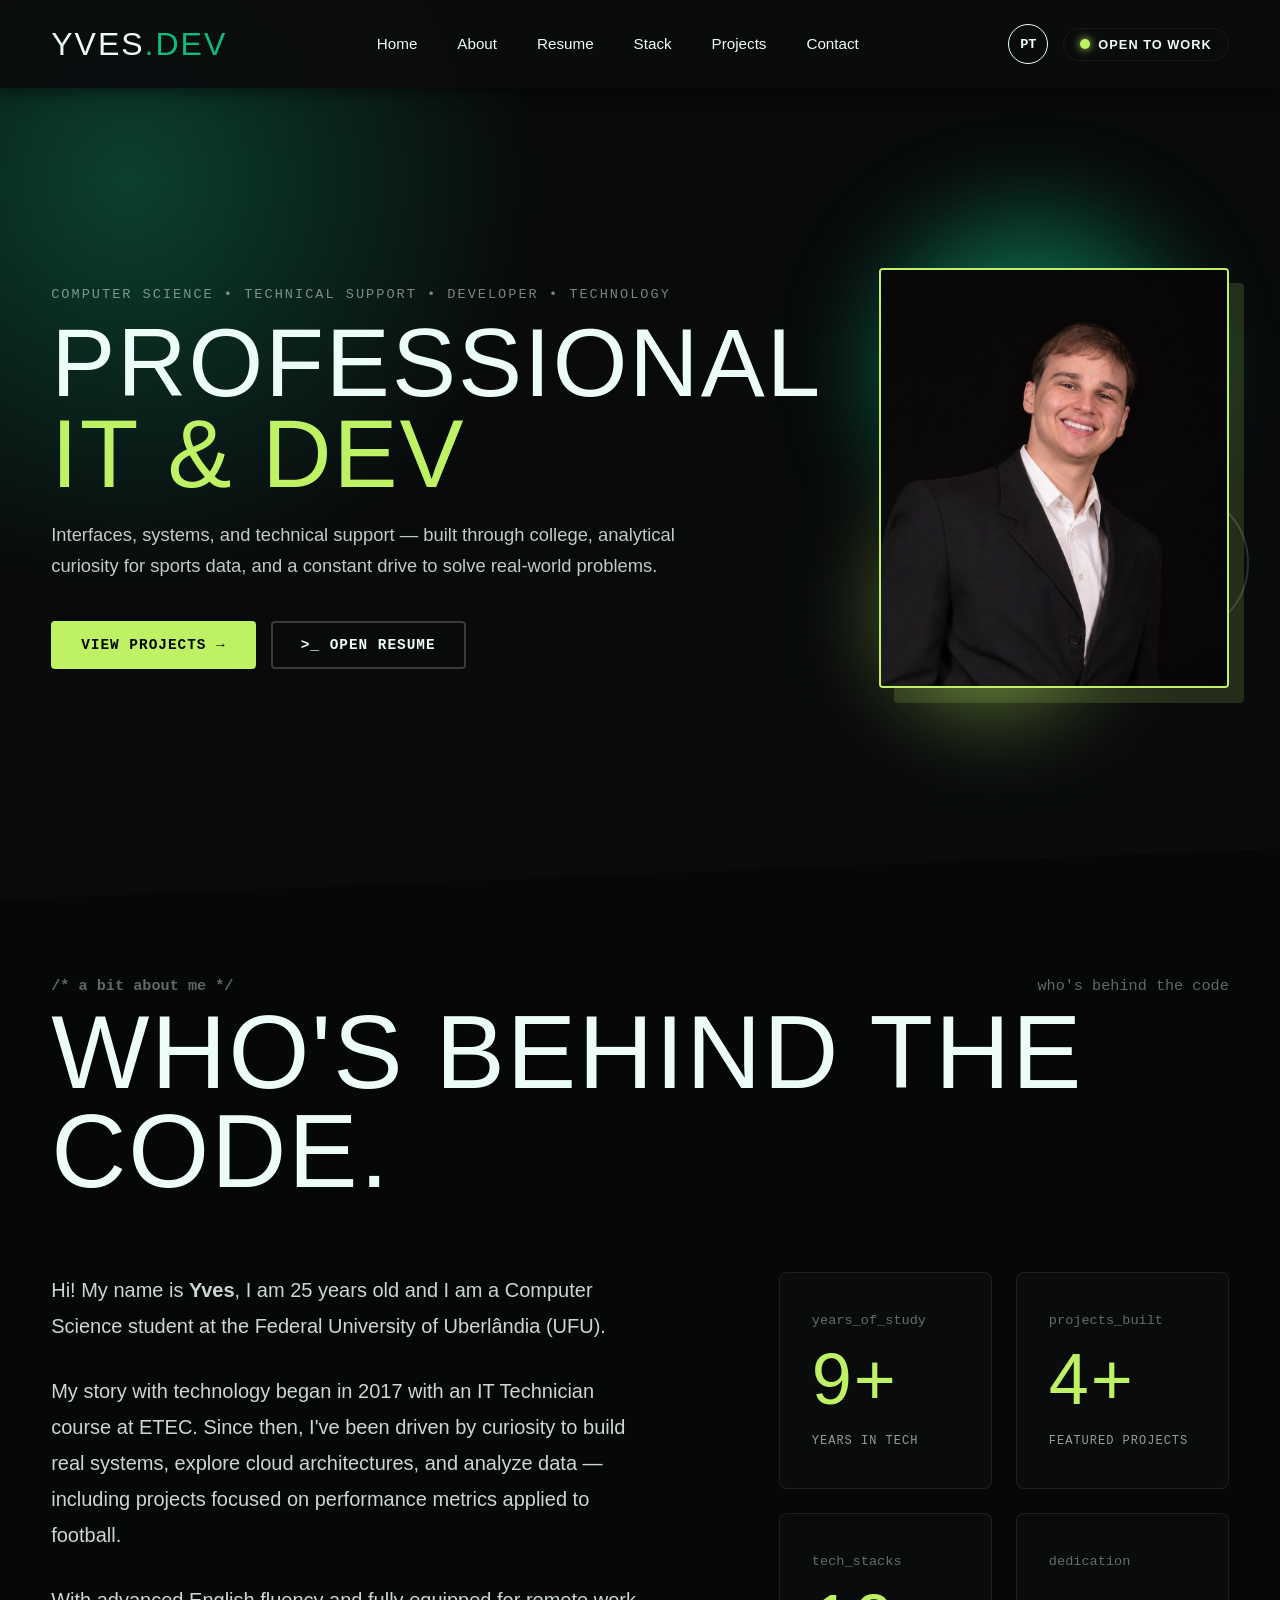
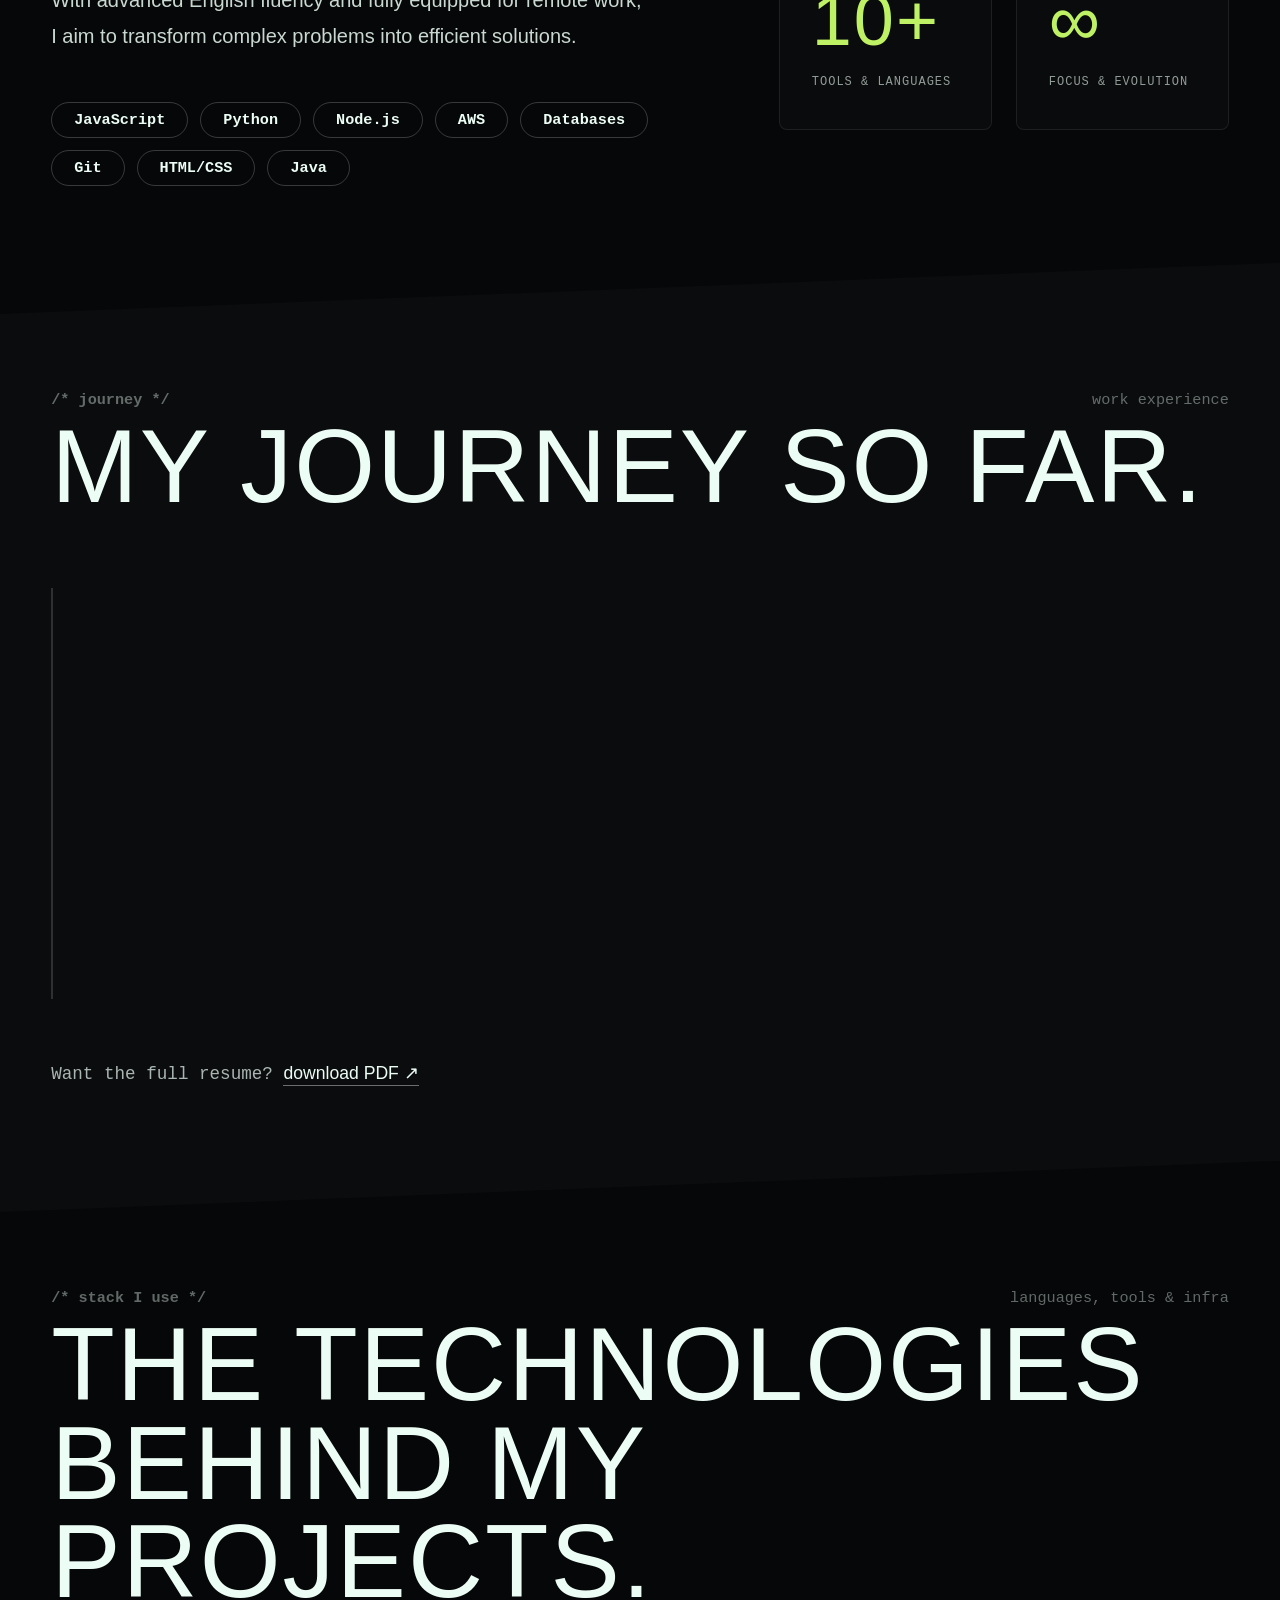
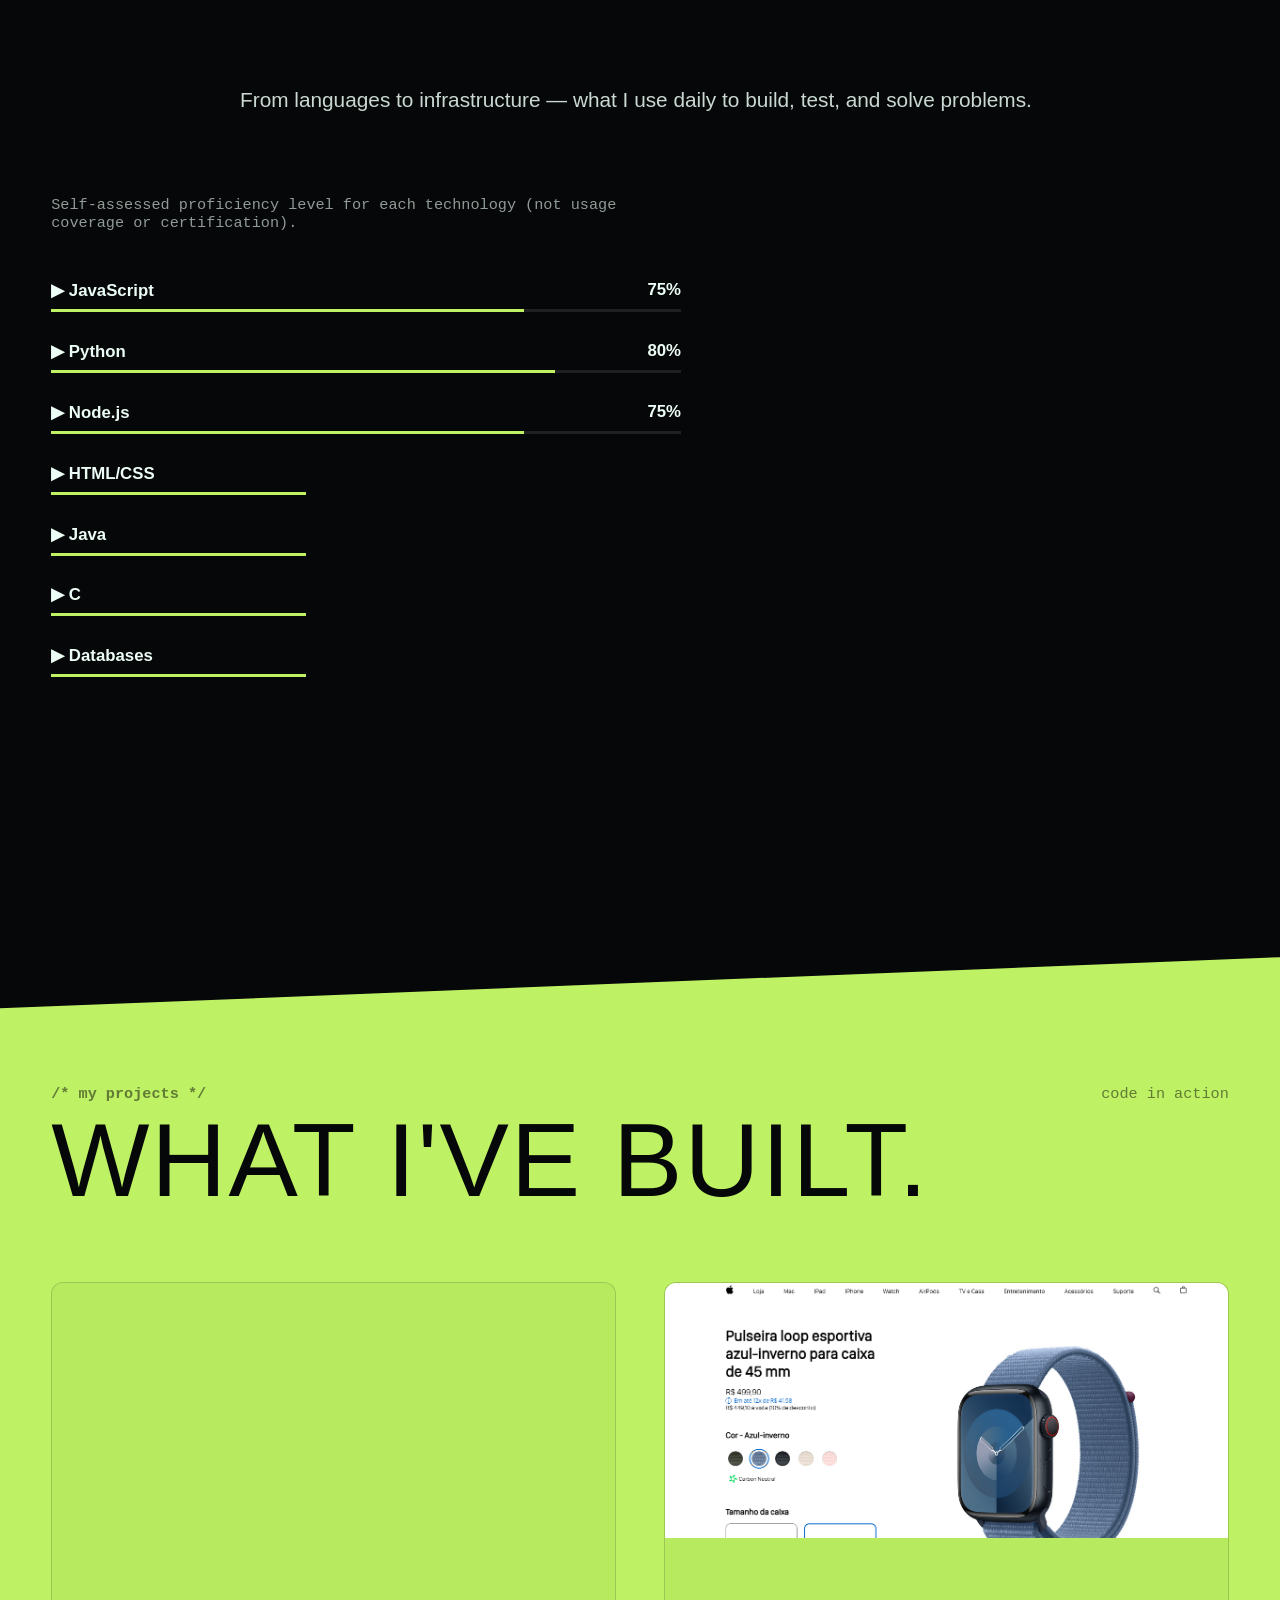
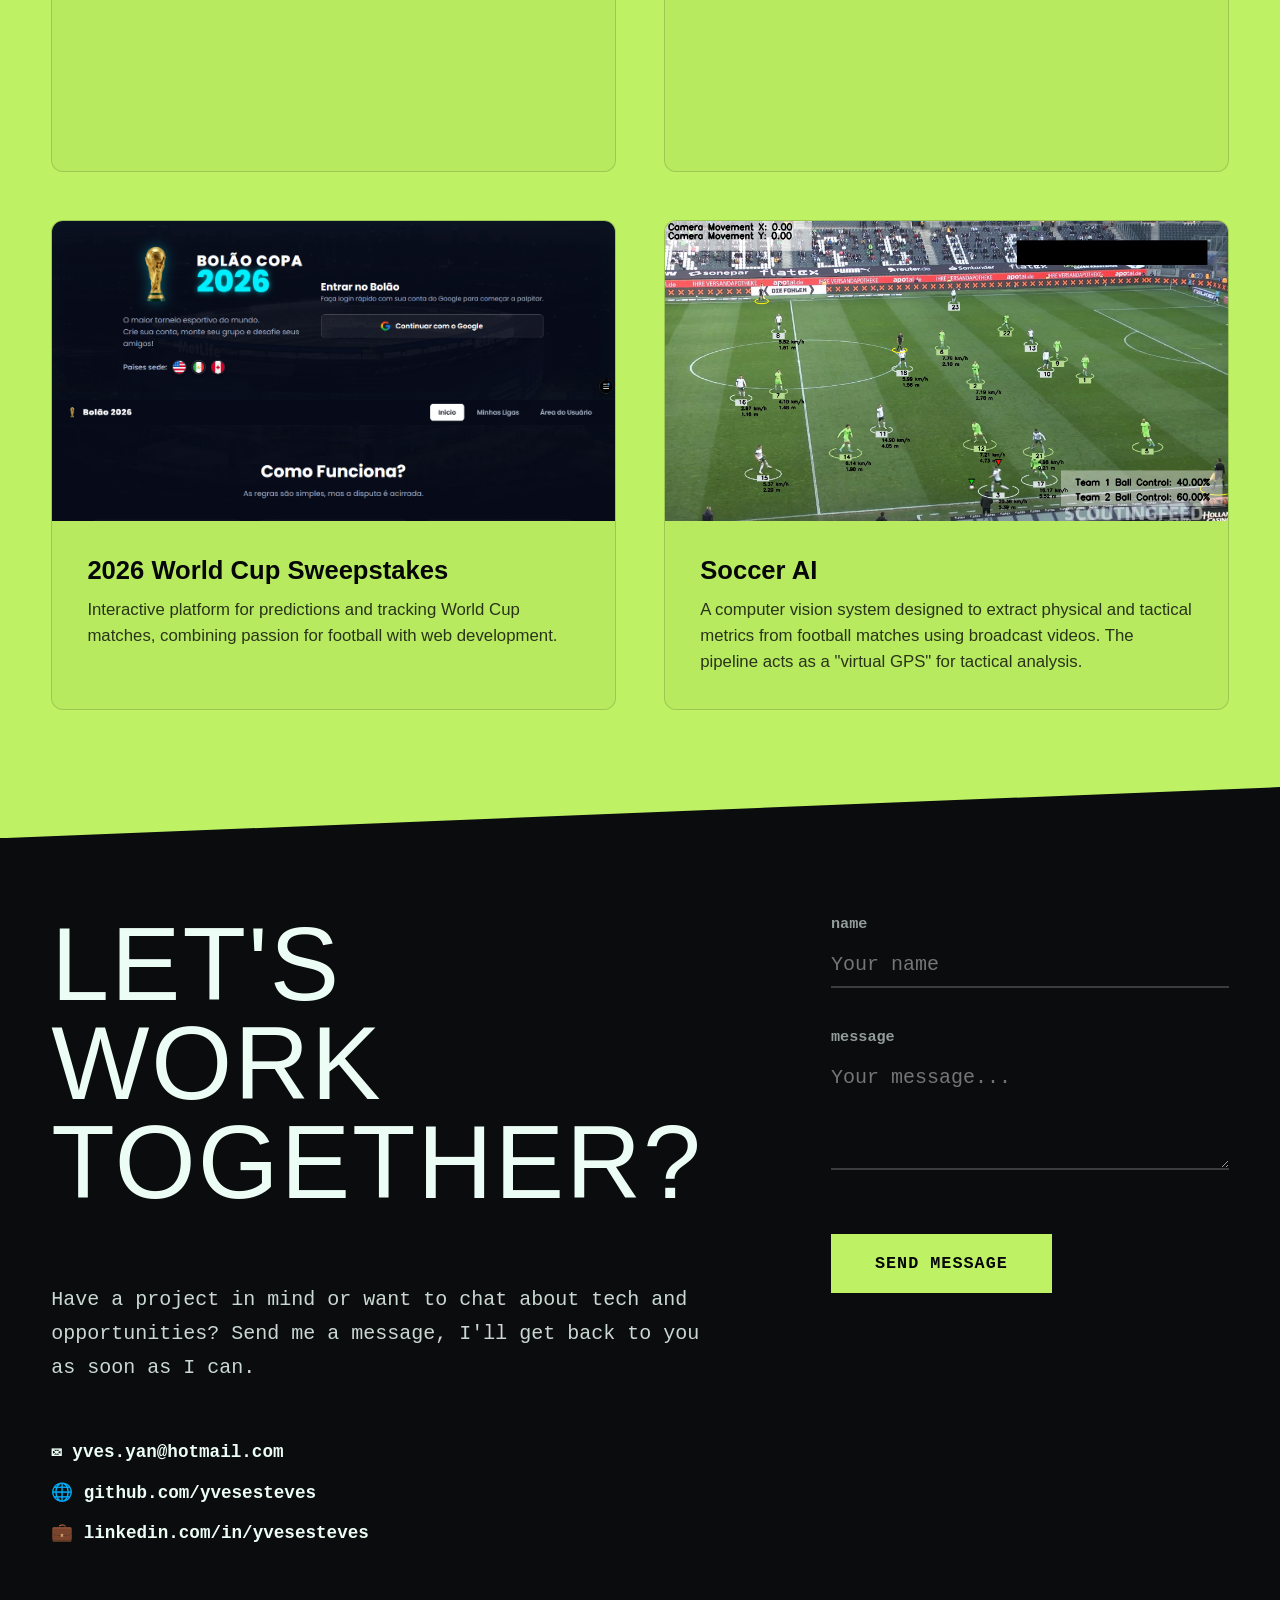
==== commit 3e1d8706: "final adjustments" ====
--- a/index-en.html
+++ b/index-en.html
@@ -3,6 +3,7 @@
 <head>
     <meta charset="UTF-8">
     <meta name="viewport" content="width=device-width, initial-scale=1.0">
+    <meta name="format-detection" content="telephone=no, date=no, address=no">
     <link rel="stylesheet" href="style.css">
     <title>Yves | Portfolio</title>
     <link rel="icon" type="image/png" href="./img/portfolio.png">
--- a/style.css
+++ b/style.css
@@ -24,7 +24,14 @@
 body {
     background-color: var(--escuro);
     color: var(--claro);
+    width: 100%;
     overflow-x: hidden;
+}
+
+/* ajuste para ios (mobile) */
+a[x-apple-data-detectors] {
+    color: inherit !important;
+    text-decoration: none !important;
 }
 
 /* =========================================
@@ -852,11 +859,19 @@
         gap: 1.2rem; 
         flex-wrap: wrap; 
     }
-    
+
+    /* Centraliza o Menu de Idioma e Open to Work */
+    .nav-extras {
+        justify-content: center;
+        width: 100%;
+        margin-top: 5px;
+    }
+    
+    /* Coloca o texto PRIMEIRO e a foto em SEGUNDO no celular */
     .cabecalho { 
-        flex-direction: column-reverse; 
+        flex-direction: column; 
         text-align: center; 
-        padding-top: 180px; 
+        padding-top: 150px; 
         gap: 2.5rem; 
     }
     
@@ -868,16 +883,19 @@
     .hero-botoes { 
         justify-content: center; 
         flex-wrap: wrap; 
-    }
-    
+        gap: 10px;
+    }
+    
+    /* Reduz a foto no mobile para a tela respirar melhor */
     .foto-perfil { 
-        width: 240px; 
-        height: 290px; 
-    }
-    
+        width: 220px; 
+        height: 270px; 
+    }
+    
+    /* Redução de Títulos Gigantes para caber no celular sem dar scroll pro lado */
     .hero-conteudo h1, 
     .titulo-secao { 
-        font-size: 3.8rem; 
+        font-size: 3.2rem; 
         letter-spacing: 0; 
         margin-bottom: 2rem; 
     }
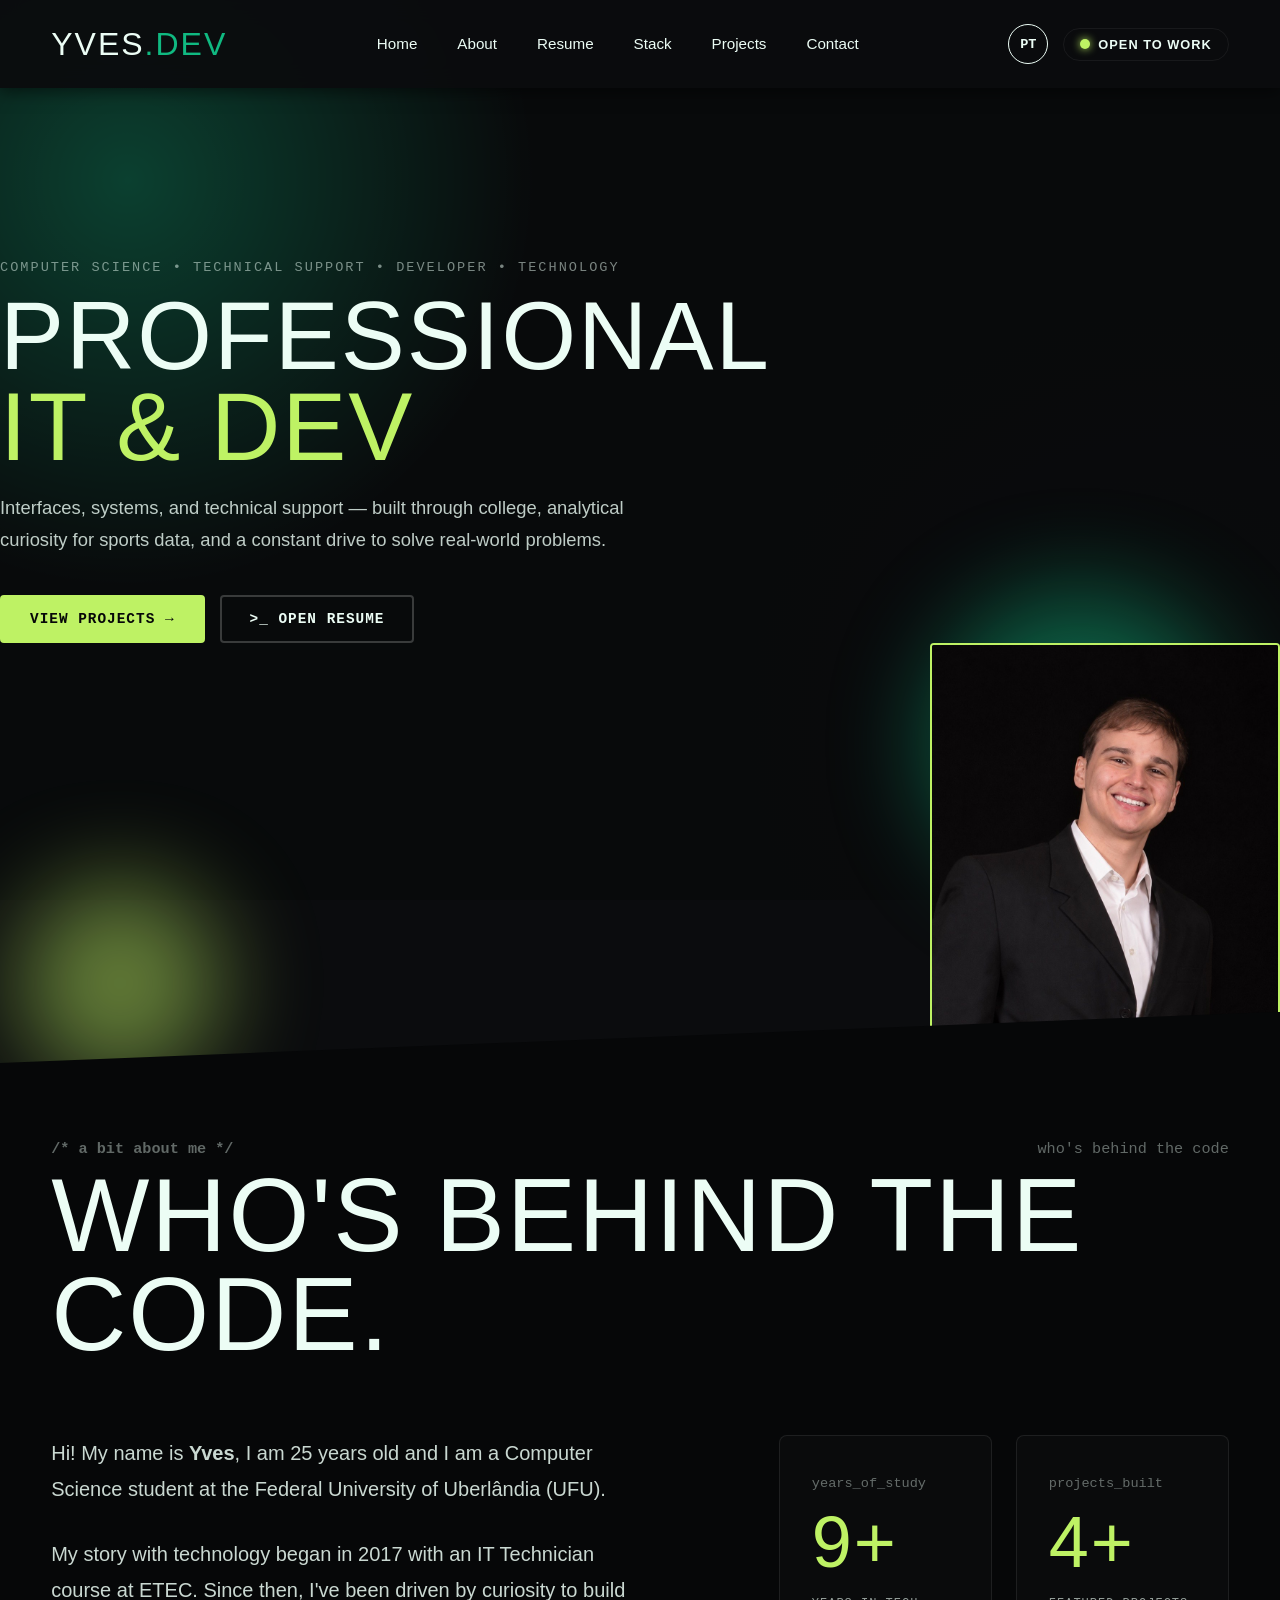
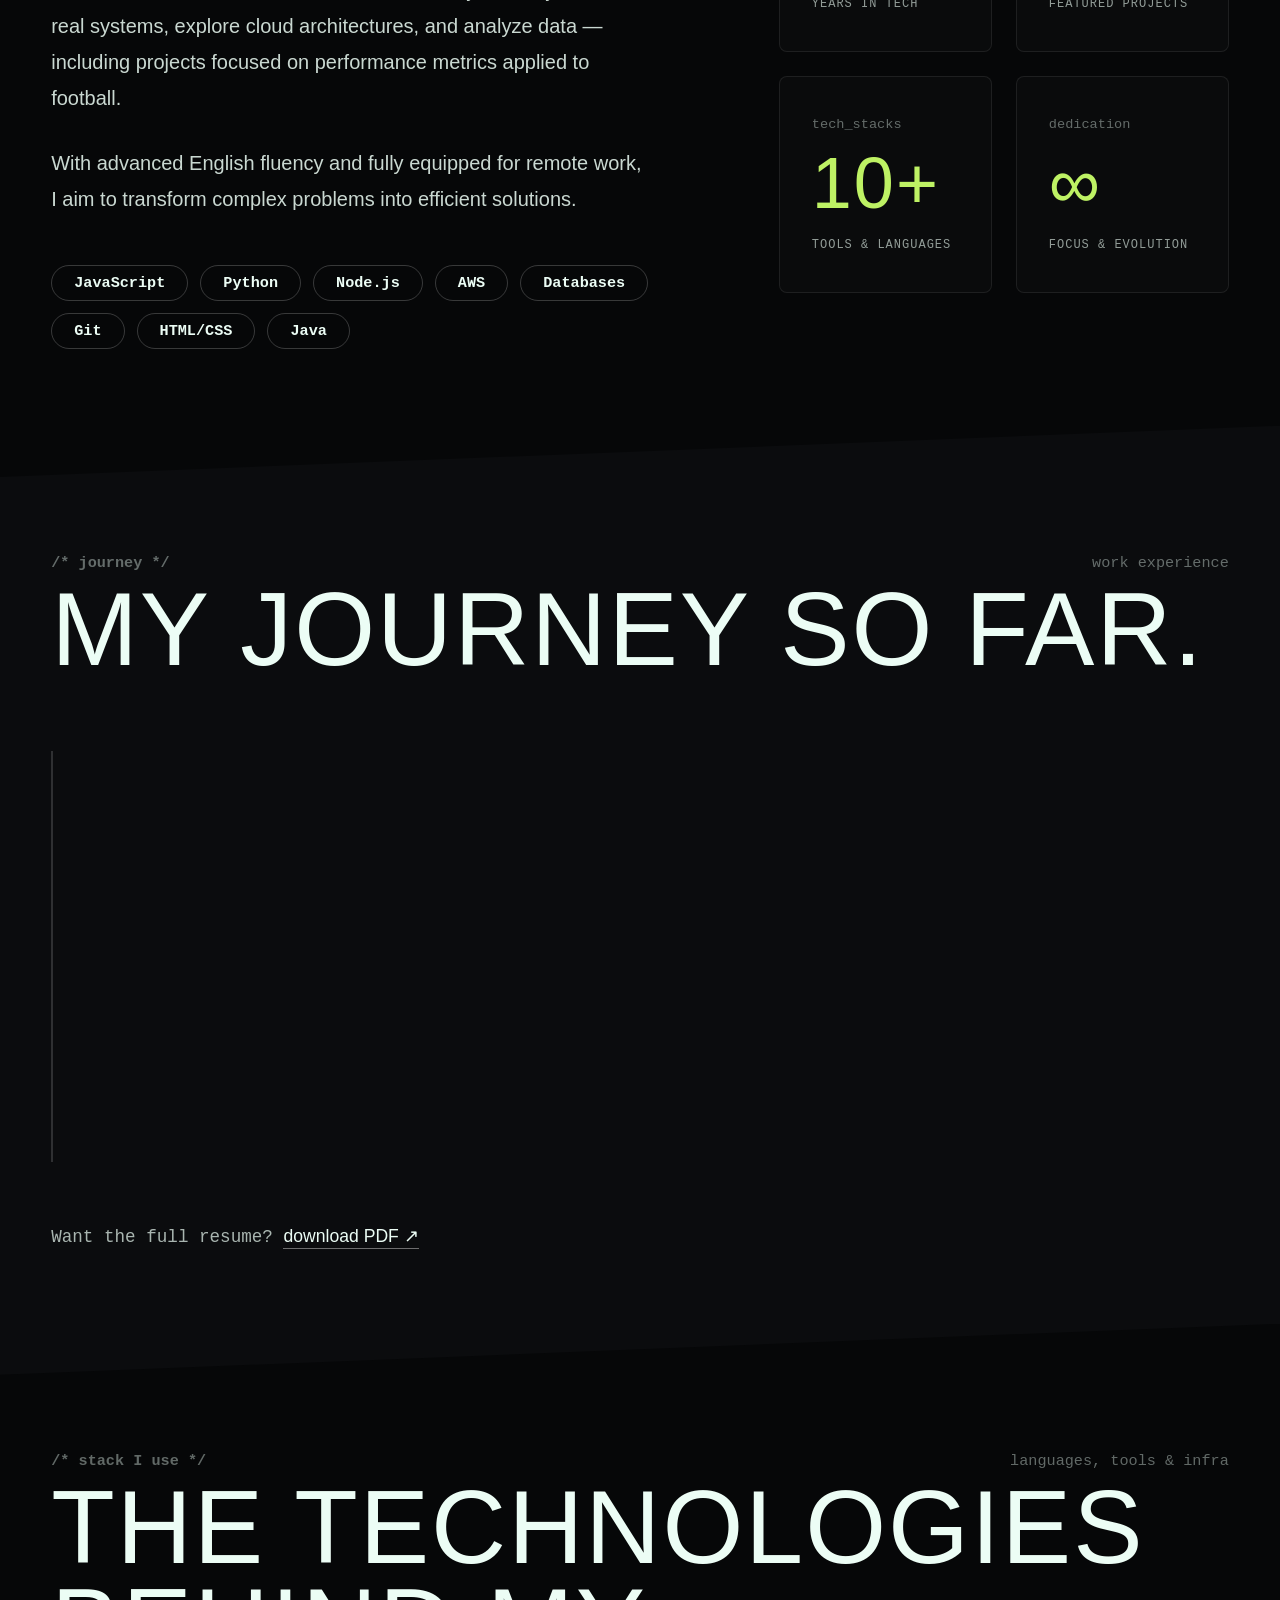
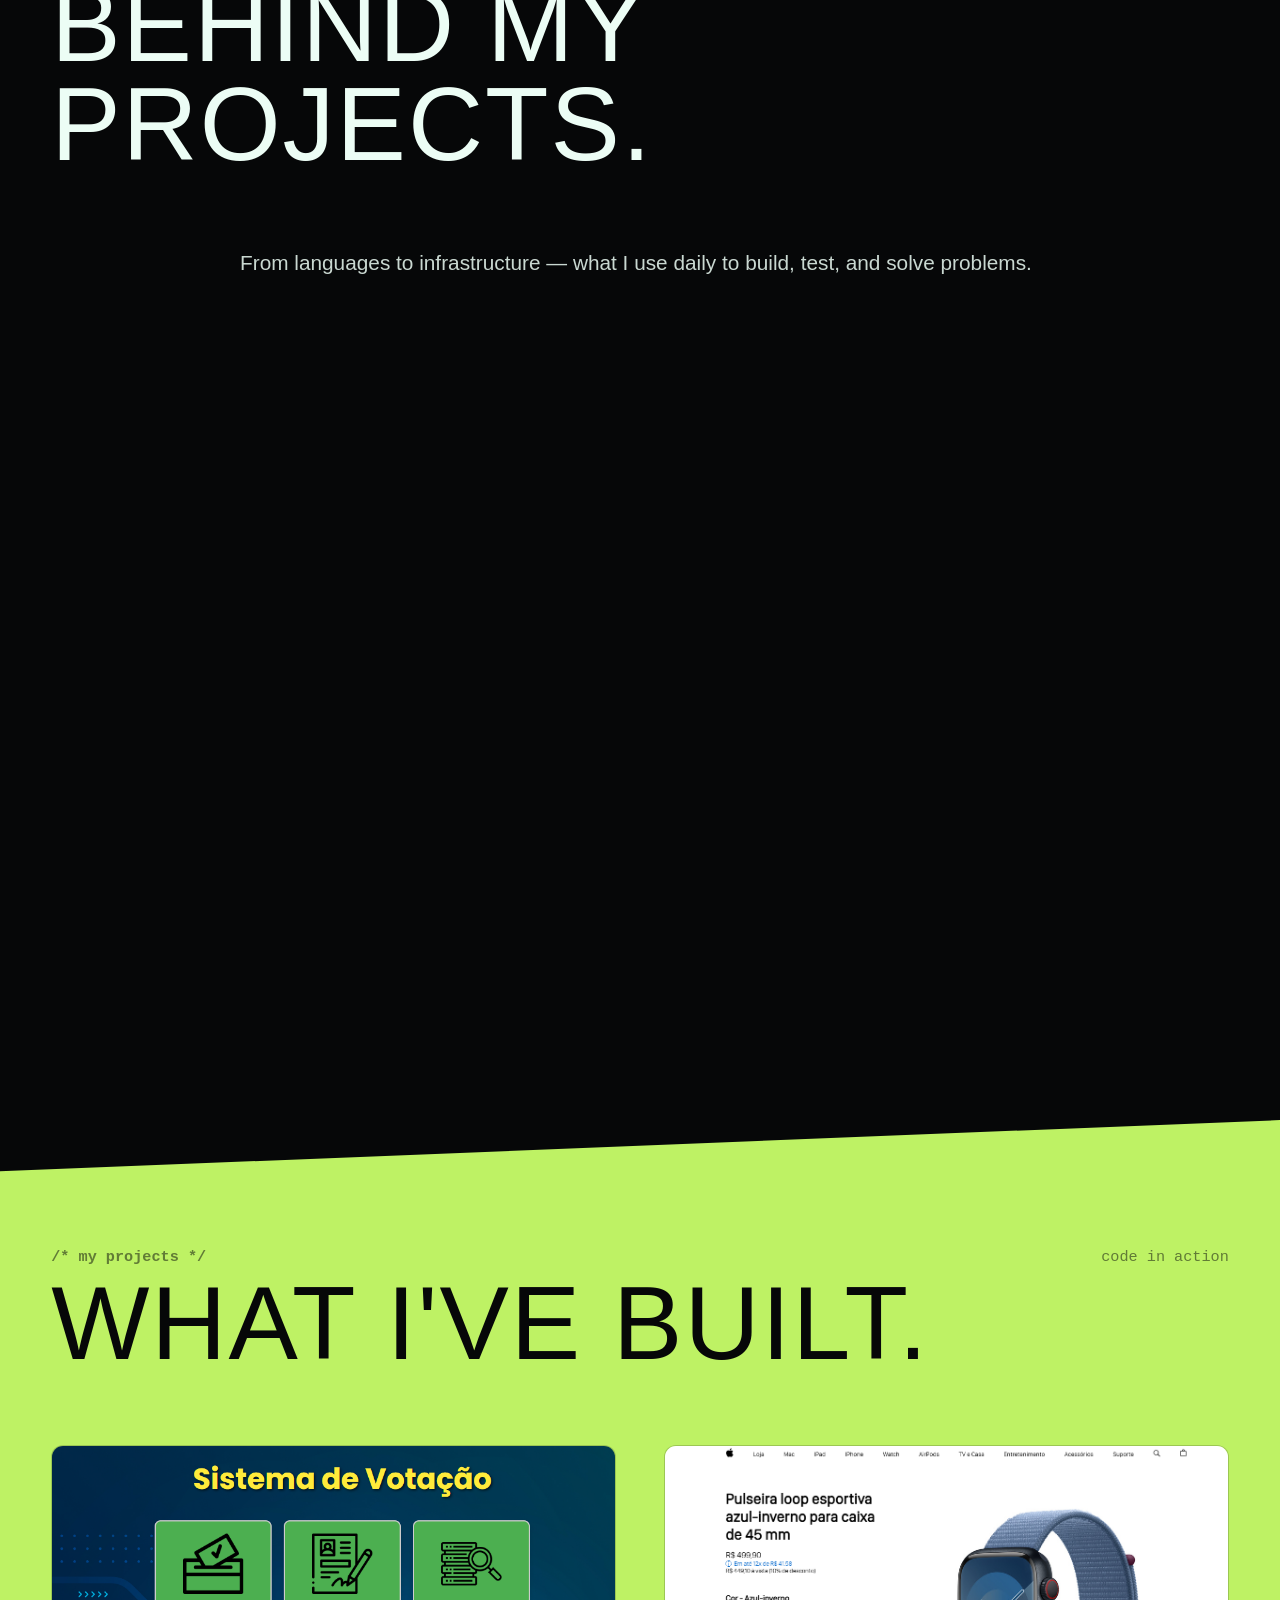
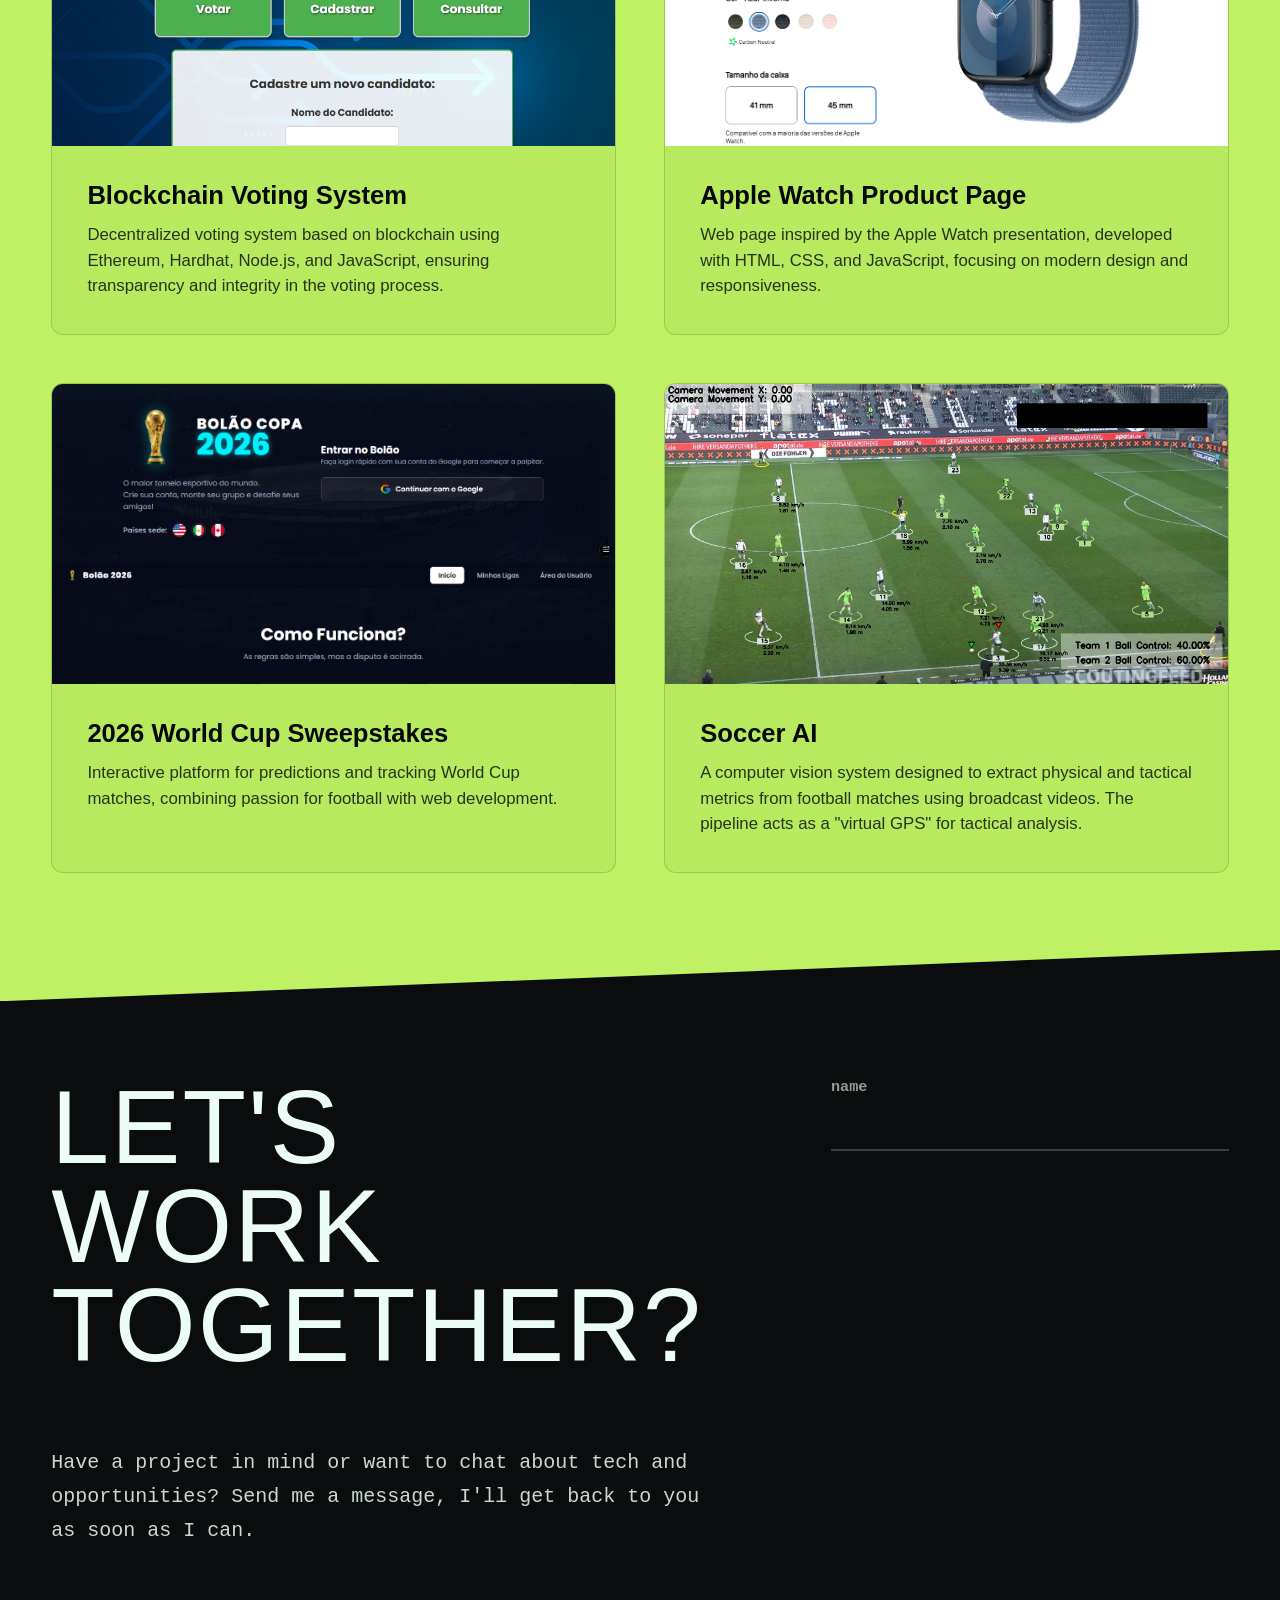
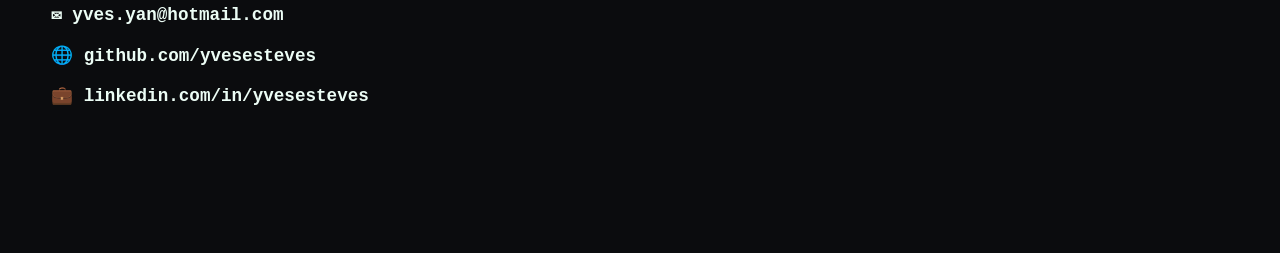
==== commit 451331d2: "final adjustments in mobile" ====
--- a/index-en.html
+++ b/index-en.html
@@ -42,7 +42,7 @@
             
             <div class="hero-botoes">
                 <a href="#projetos" class="btn-primario">VIEW PROJECTS &rarr;</a>
-                <a href="./Currículo-YvesEsteves.pdf" target="_blank" class="btn-secundario">&gt;_ OPEN RESUME</a>
+                <a href="./Resume-YvesEsteves.pdf" target="_blank" class="btn-secundario">&gt;_ OPEN RESUME</a>
             </div>
         </div>
 
--- a/style.css
+++ b/style.css
@@ -182,17 +182,12 @@
 /* =========================================
    CABEÇALHO (HERO)
    ========================================= */
-.cabecalho {
-    min-height: 100vh;
-    display: flex; 
-    flex-direction: row; 
-    justify-content: space-between; 
-    align-items: center;
-    padding: 120px 4% 4rem 4%; 
-    gap: 3rem; 
-    max-width: 1600px; 
-    margin: 0 auto;
-}
+.cabecalho { 
+        flex-direction: column; 
+        text-align: center; 
+        padding-top: 260px; 
+        gap: 2.5rem; 
+    }
 
 .hero-conteudo { 
     flex: 1.5; 
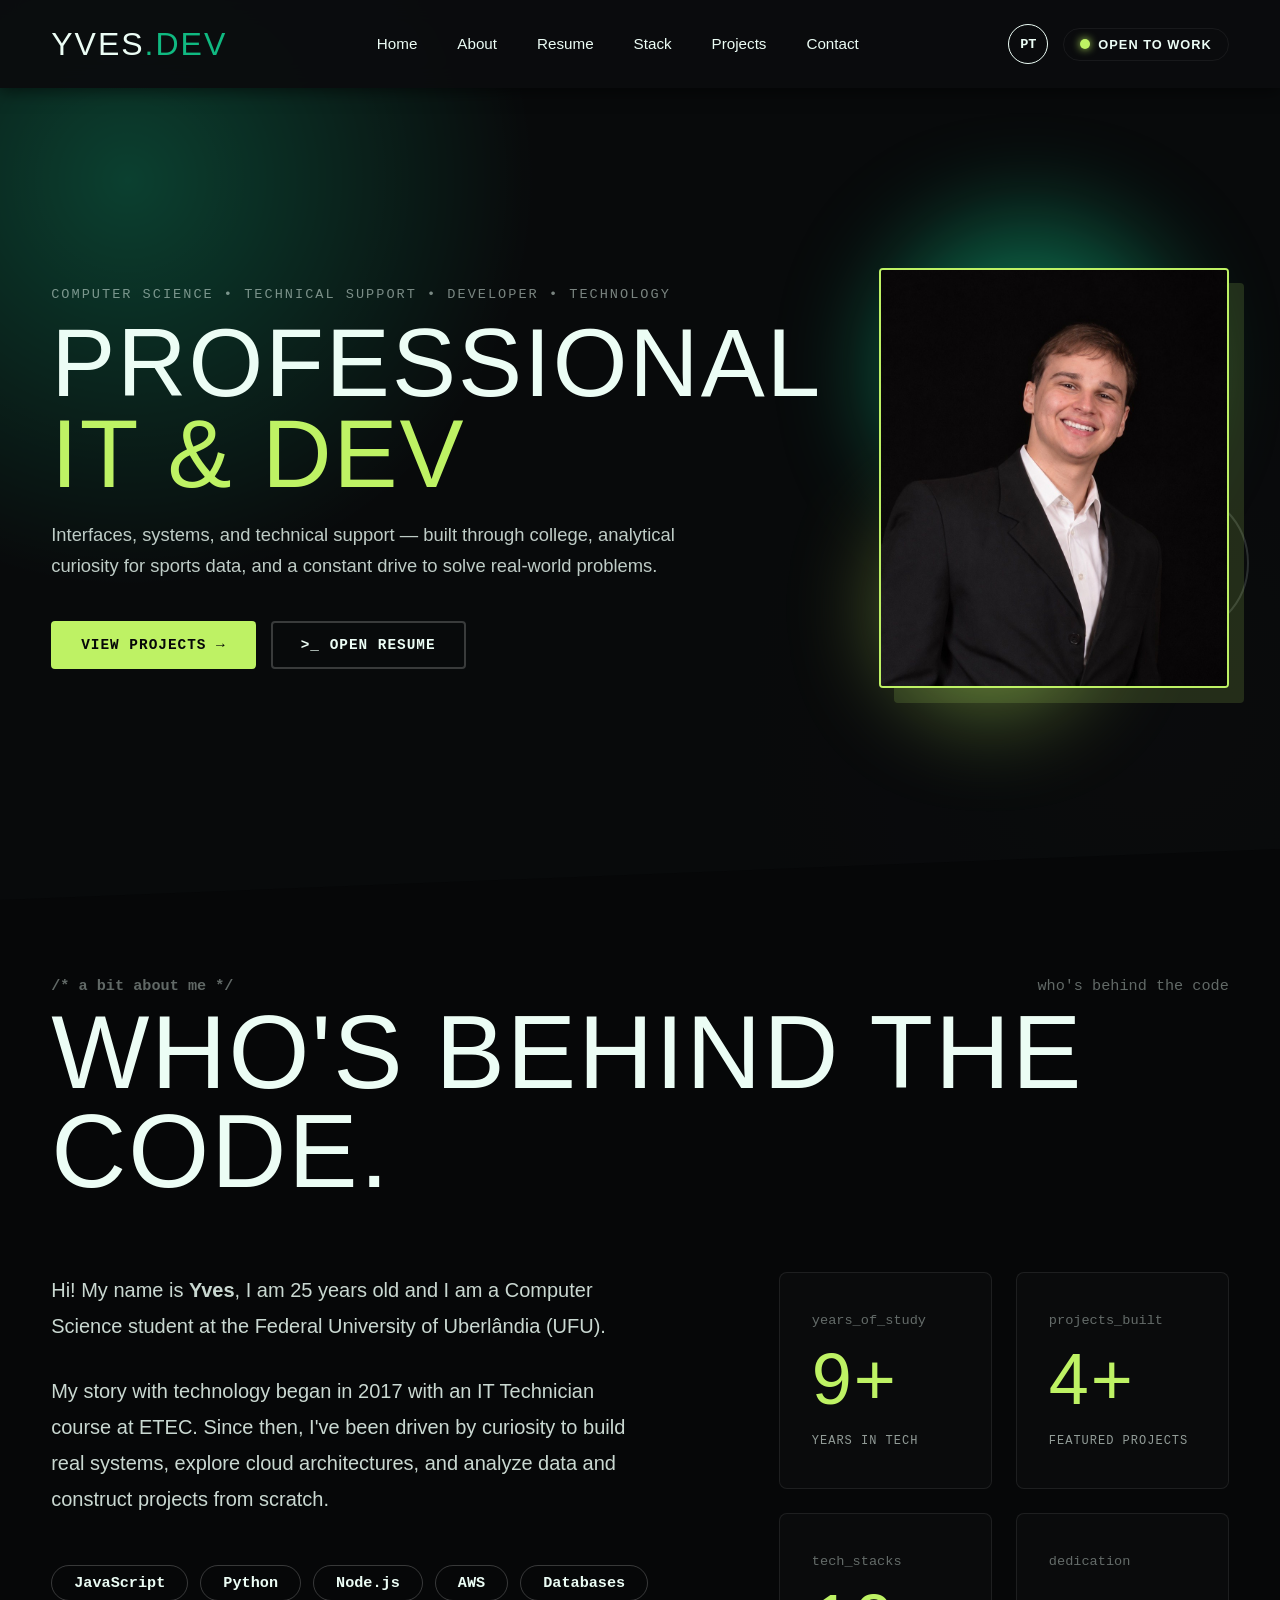
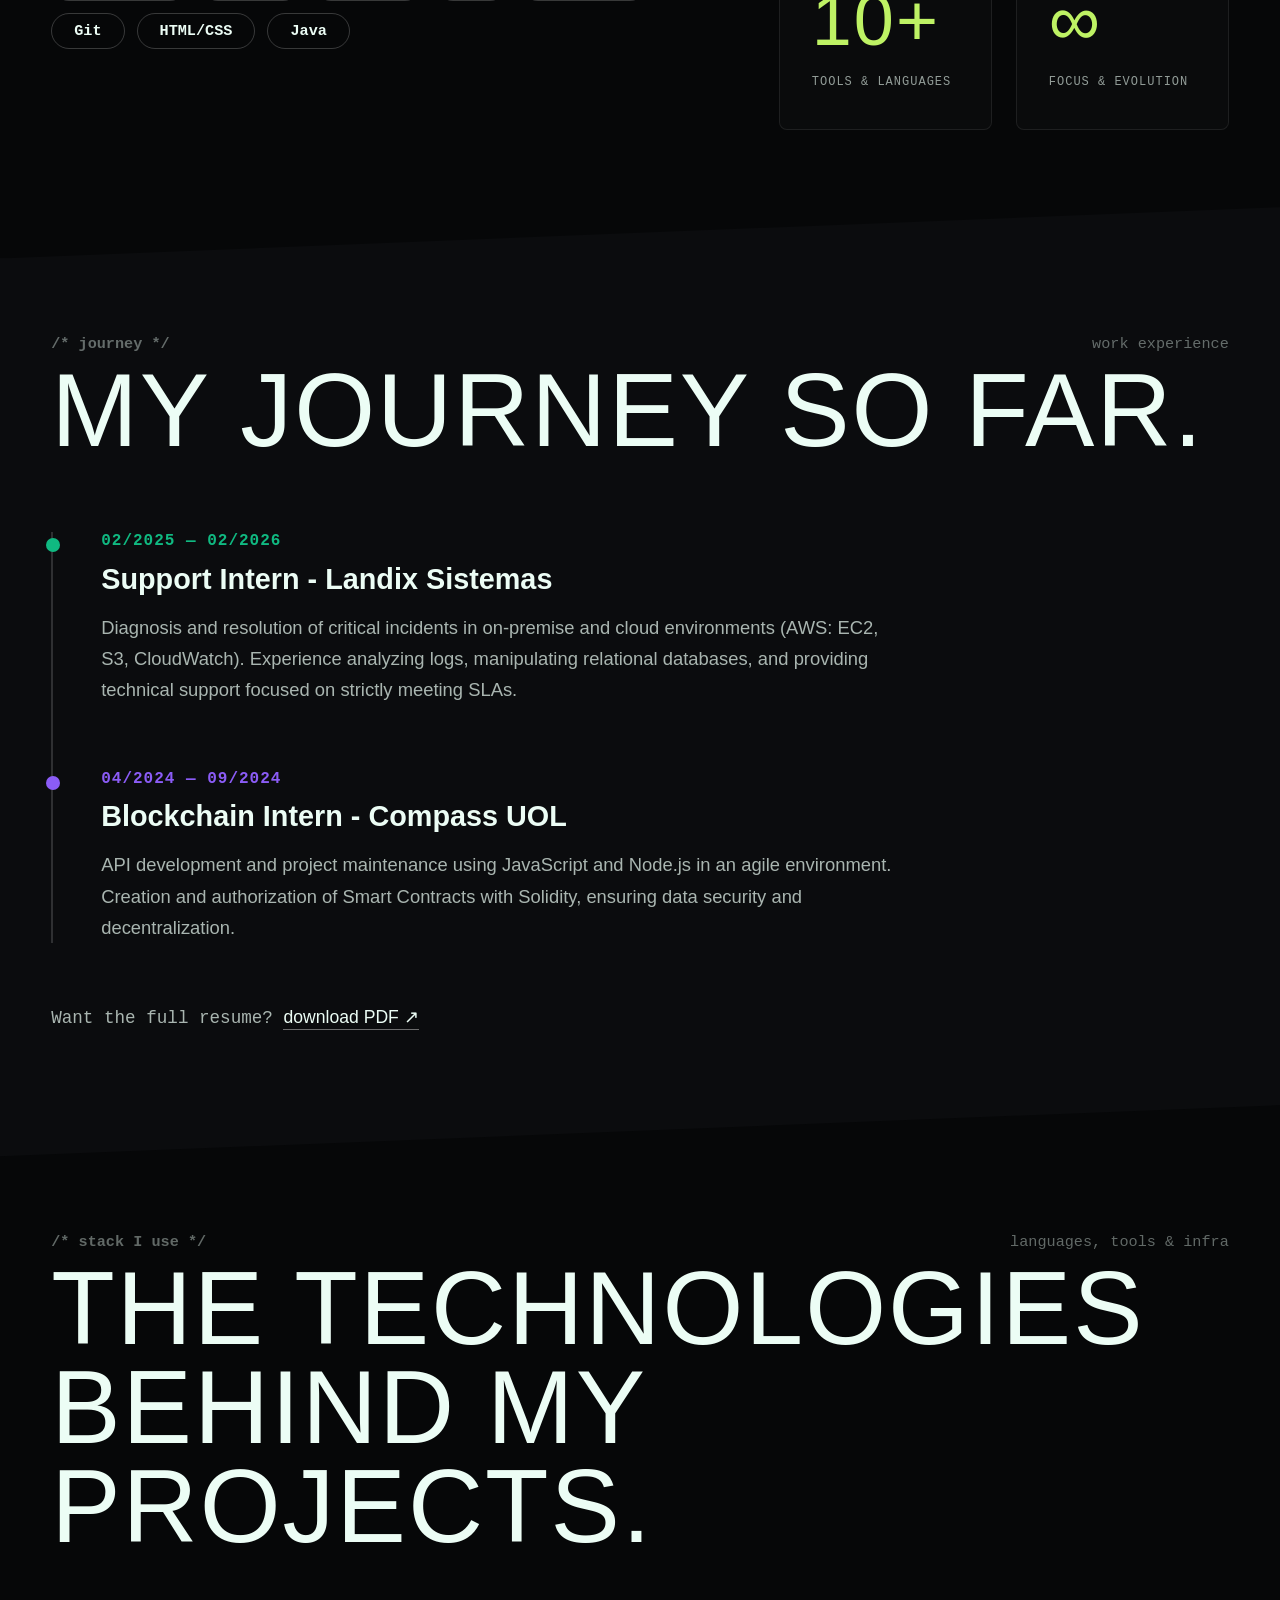
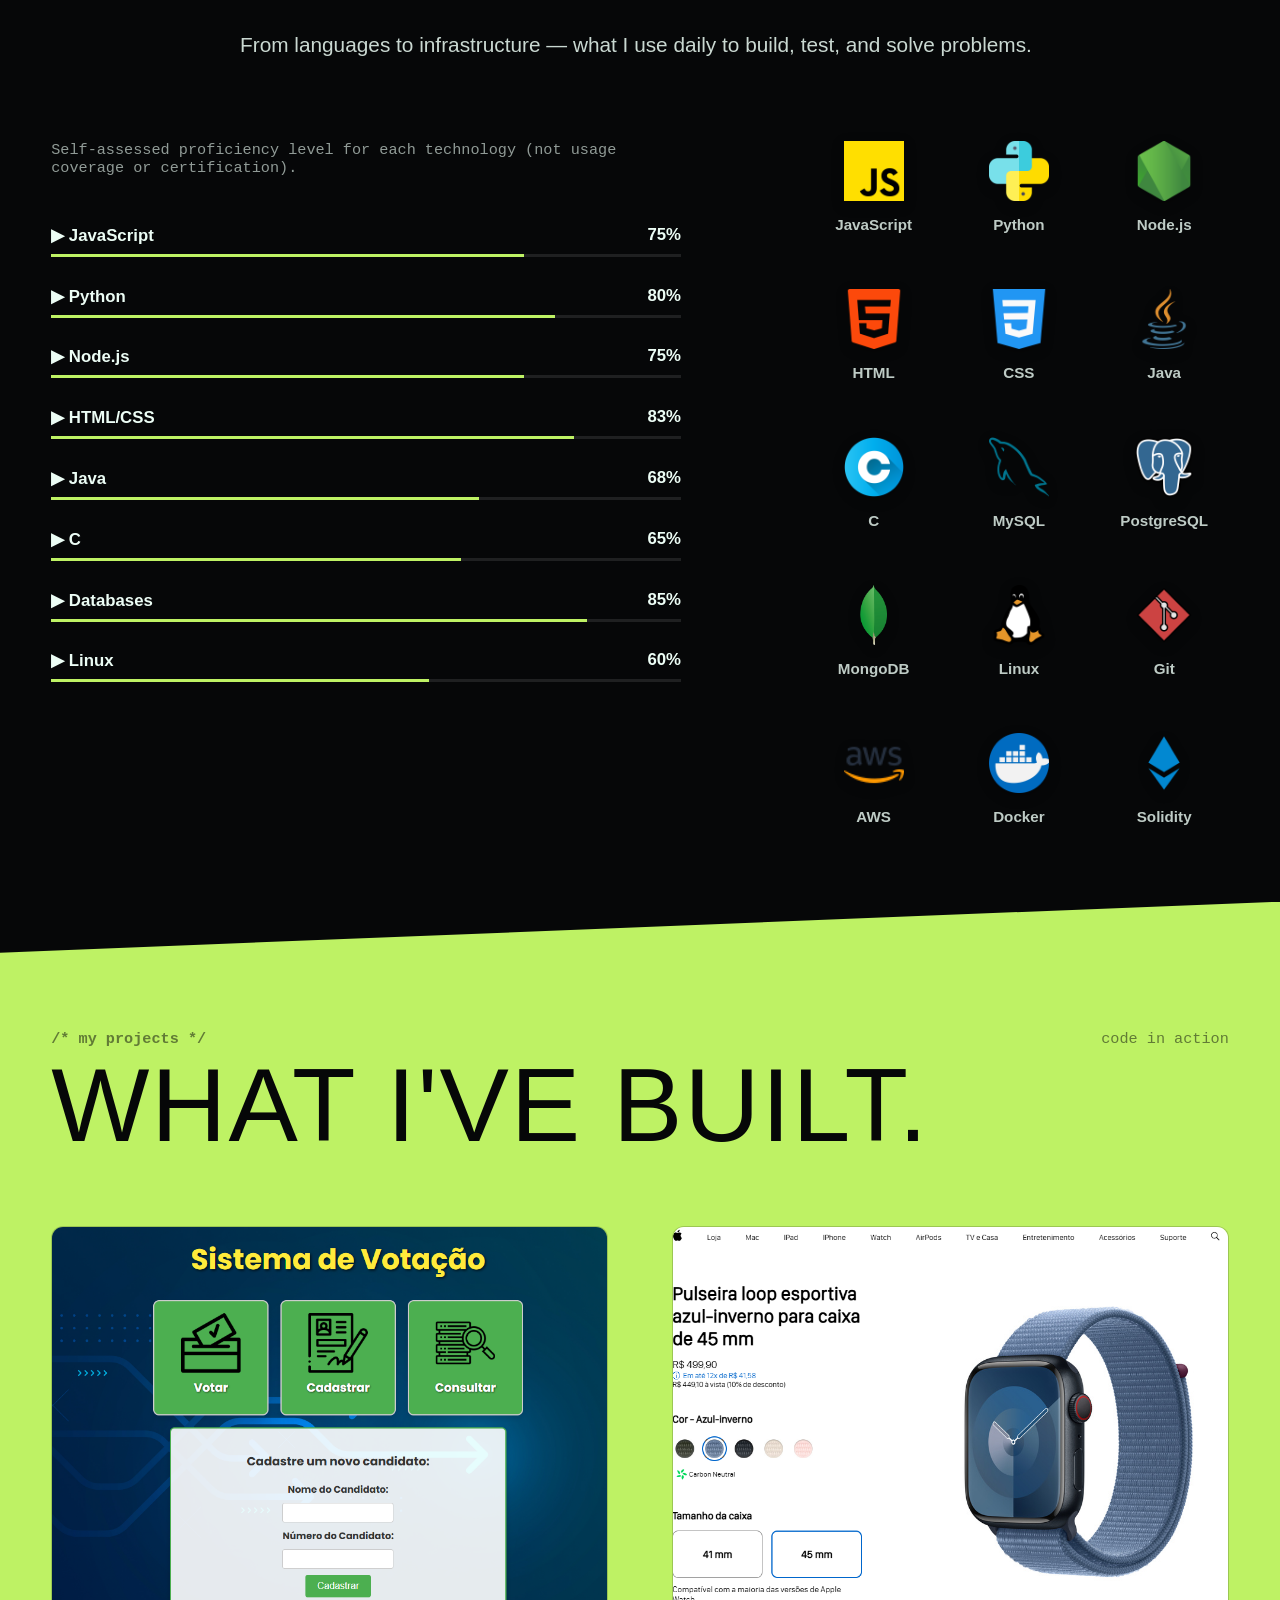
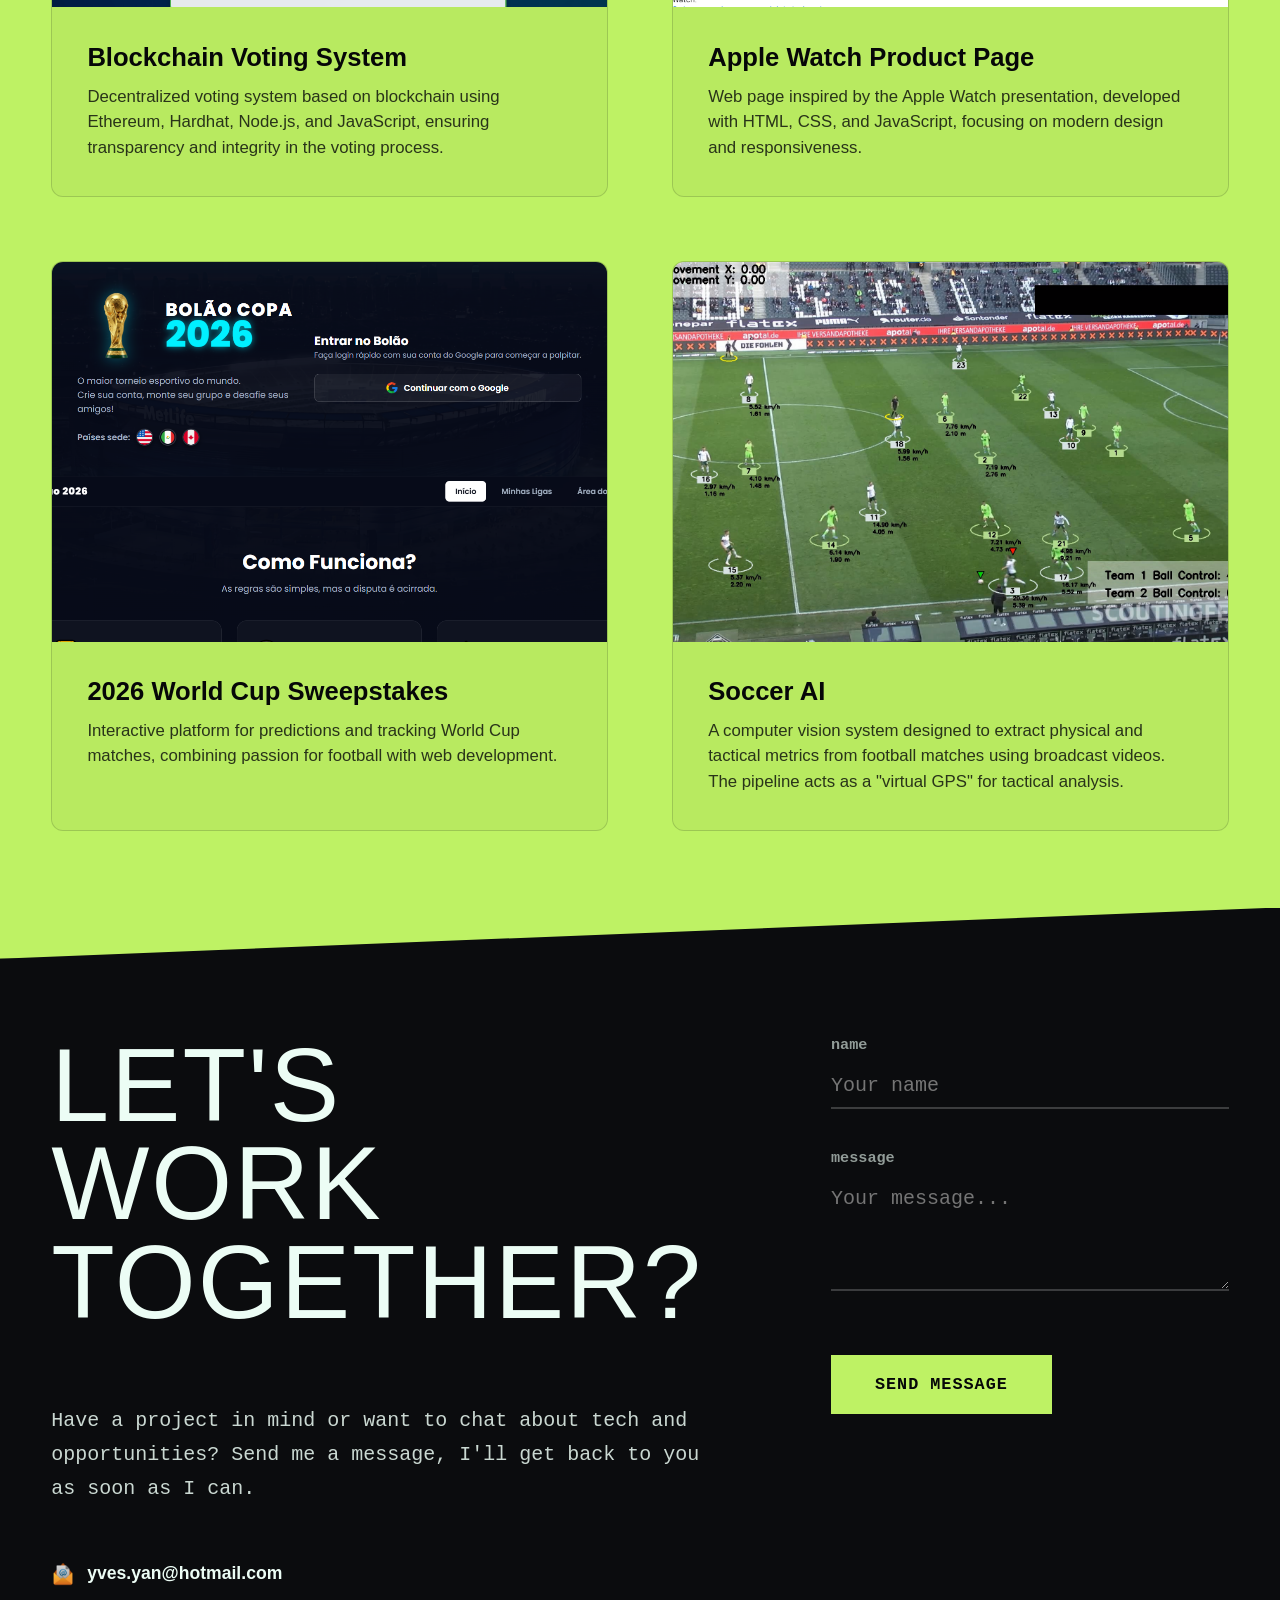
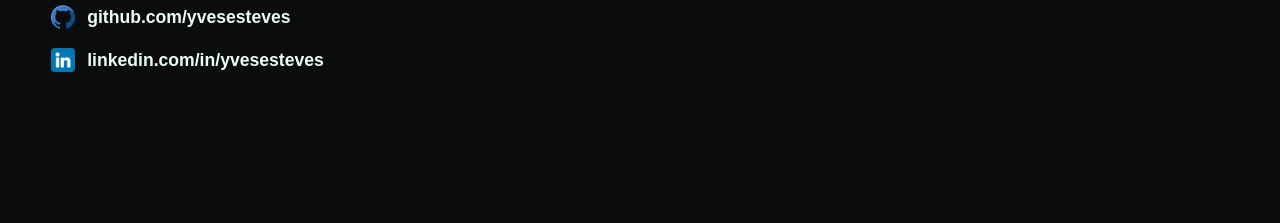
==== commit a3f803cd: "final adjustments" ====
--- a/index-en.html
+++ b/index-en.html
@@ -68,10 +68,7 @@
                     Hi! My name is <strong>Yves</strong>, I am 25 years old and I am a Computer Science student at the Federal University of Uberlândia (UFU).
                 </p>
                 <p class="sobre-paragrafo">
-                    My story with technology began in 2017 with an IT Technician course at ETEC. Since then, I've been driven by curiosity to build real systems, explore cloud architectures, and analyze data — including projects focused on performance metrics applied to football.
-                </p>
-                <p class="sobre-paragrafo">
-                    With advanced English fluency and fully equipped for remote work, I aim to transform complex problems into efficient solutions.
+                    My story with technology began in 2017 with an IT Technician course at ETEC. Since then, I've been driven by curiosity to build real systems, explore cloud architectures, and analyze data and construct projects from scratch.
                 </p>
 
                 <div class="tech-pills">
@@ -281,9 +278,23 @@
                     Have a project in mind or want to chat about tech and opportunities? Send me a message, I'll get back to you as soon as I can.
                 </p>
                 <div class="links-diretos">
-                    <p>✉ yves.yan@hotmail.com</p>
-                    <p>🌐 github.com/yvesesteves</p>
-                    <p>💼 linkedin.com/in/yvesesteves</p>
+                    <p>
+                        <a href="mailto:yves.yan@hotmail.com" class="link-contato">
+                            <img src="./img/email.png" alt="Ícone Email" class="icone-link">
+                            yves.yan@hotmail.com
+                        </a>
+                    </p>
+                    <p>
+                        <a href="https://github.com/yvesesteves" target="_blank" class="link-contato">
+                            <img src="./img/gtb.png" alt="Ícone GitHub" class="icone-link">
+                            github.com/yvesesteves
+                        </a>
+                    </p>
+                    <p>
+                        <a href="https://linkedin.com/in/yvesesteves" target="_blank" class="link-contato">
+                            <img src="./img/lkn.png" alt="Ícone LinkedIn" class="icone-link">
+                            linkedin.com/in/yvesesteves
+                        </a>
                 </div>
             </div>
 
--- a/style.css
+++ b/style.css
@@ -54,11 +54,8 @@
 .slant-top {
     position: relative;
     z-index: 10; 
-    /* Puxa a seção inteira para cima, sobrepondo a anterior */
     margin-top: -4vw; 
-    /* Adiciona padding extra no topo para o corte não engolir o seu texto */
     padding-top: calc(8rem + 4vw); 
-    /* Faz um corte físico exato na diagonal, sem elementos falsos */
     clip-path: polygon(0 4vw, 100% 0, 100% 100%, 0 100%); 
 }
 
@@ -182,12 +179,17 @@
 /* =========================================
    CABEÇALHO (HERO)
    ========================================= */
-.cabecalho { 
-        flex-direction: column; 
-        text-align: center; 
-        padding-top: 260px; 
-        gap: 2.5rem; 
-    }
+.cabecalho {
+    min-height: 100vh;
+    display: flex; 
+    flex-direction: row; 
+    justify-content: space-between; 
+    align-items: center;
+    padding: 120px 4% 4rem 4%; 
+    gap: 3rem; 
+    max-width: 1600px; 
+    margin: 0 auto;
+}
 
 .hero-conteudo { 
     flex: 1.5; 
@@ -659,8 +661,8 @@
 
 .projetos-caixa { 
     display: grid; 
-    grid-template-columns: repeat(auto-fit, minmax(500px, 1fr)); 
-    gap: 3rem; 
+    grid-template-columns: repeat(2, 1fr); 
+    gap: 4rem;
     width: 100%; 
 }
 
@@ -688,7 +690,7 @@
 }
 
 .projetos-imagem { 
-    height: 300px; 
+    height: 380px; 
     width: 100%; 
     object-fit: cover; 
     object-position: top; 
@@ -736,11 +738,33 @@
 }
 
 .links-diretos p { 
+    display: flex; 
+    align-items: center;
     font-family: monospace; 
     font-size: 1.1rem; 
     font-weight: bold; 
     margin-bottom: 1.2rem; 
     color: var(--claro); 
+}
+
+.link-contato {
+    display: flex;
+    align-items: center;
+    gap: 12px; 
+    color: var(--claro);
+    text-decoration: none; 
+    transition: all 0.3s ease;
+}
+
+.link-contato:hover {
+    color: var(--destaque); 
+    transform: translateX(8px);
+}
+
+.icone-link {
+    width: 24px;
+    height: 24px;
+    object-fit: contain;
 }
 
 .formulario-linhas { 
@@ -855,18 +879,16 @@
         flex-wrap: wrap; 
     }
 
-    /* Centraliza o Menu de Idioma e Open to Work */
     .nav-extras {
         justify-content: center;
         width: 100%;
         margin-top: 5px;
     }
     
-    /* Coloca o texto PRIMEIRO e a foto em SEGUNDO no celular */
     .cabecalho { 
         flex-direction: column; 
         text-align: center; 
-        padding-top: 150px; 
+        padding-top: 260px; 
         gap: 2.5rem; 
     }
     
@@ -881,13 +903,11 @@
         gap: 10px;
     }
     
-    /* Reduz a foto no mobile para a tela respirar melhor */
     .foto-perfil { 
         width: 220px; 
         height: 270px; 
     }
     
-    /* Redução de Títulos Gigantes para caber no celular sem dar scroll pro lado */
     .hero-conteudo h1, 
     .titulo-secao { 
         font-size: 3.2rem; 
@@ -953,7 +973,7 @@
     100% { transform: translateY(-200px) translateX(30px); opacity: 0; } /* Some lá em cima */
 }
 
-/* 3. Glitch / Efeito Aberração Cromática no Nome */
+/* 3. Glitch no Nome */
 .glitch-efeito {
     display: inline-block;
     animation: piscar-tv 3s infinite;
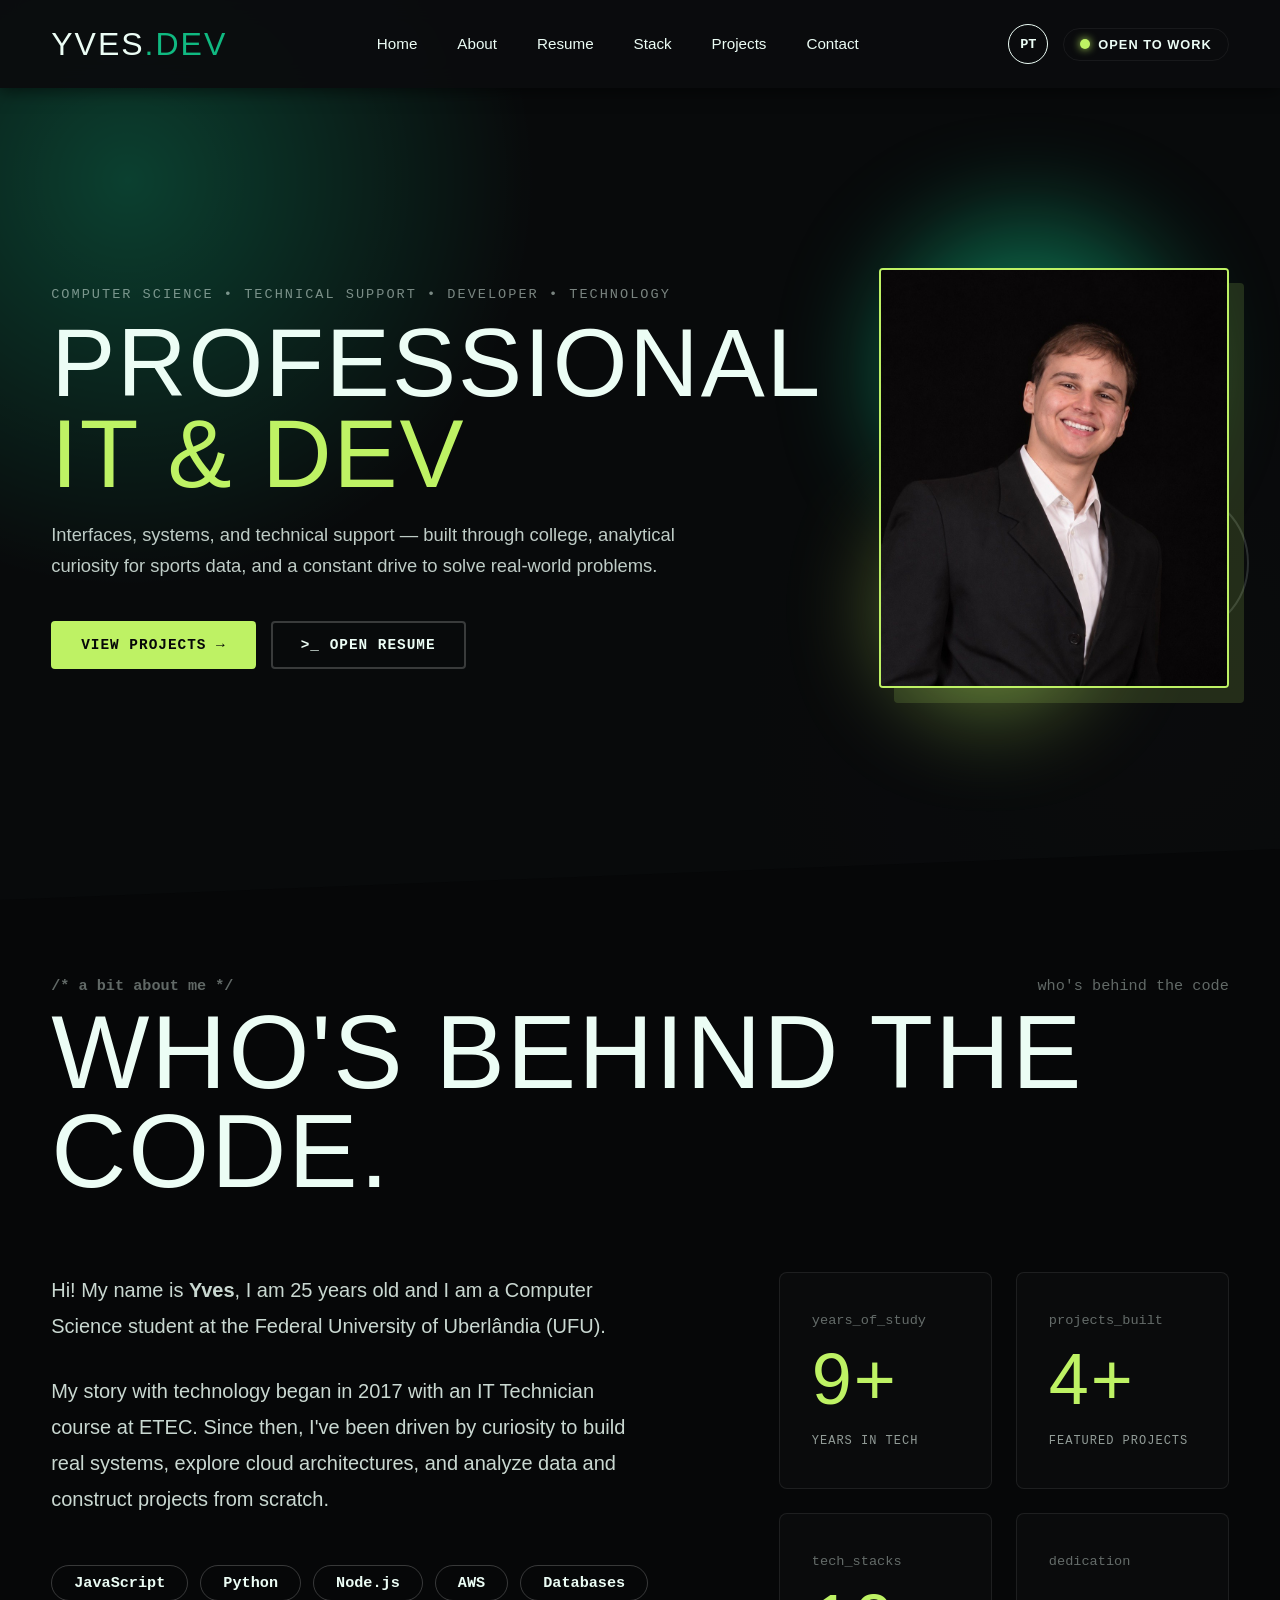
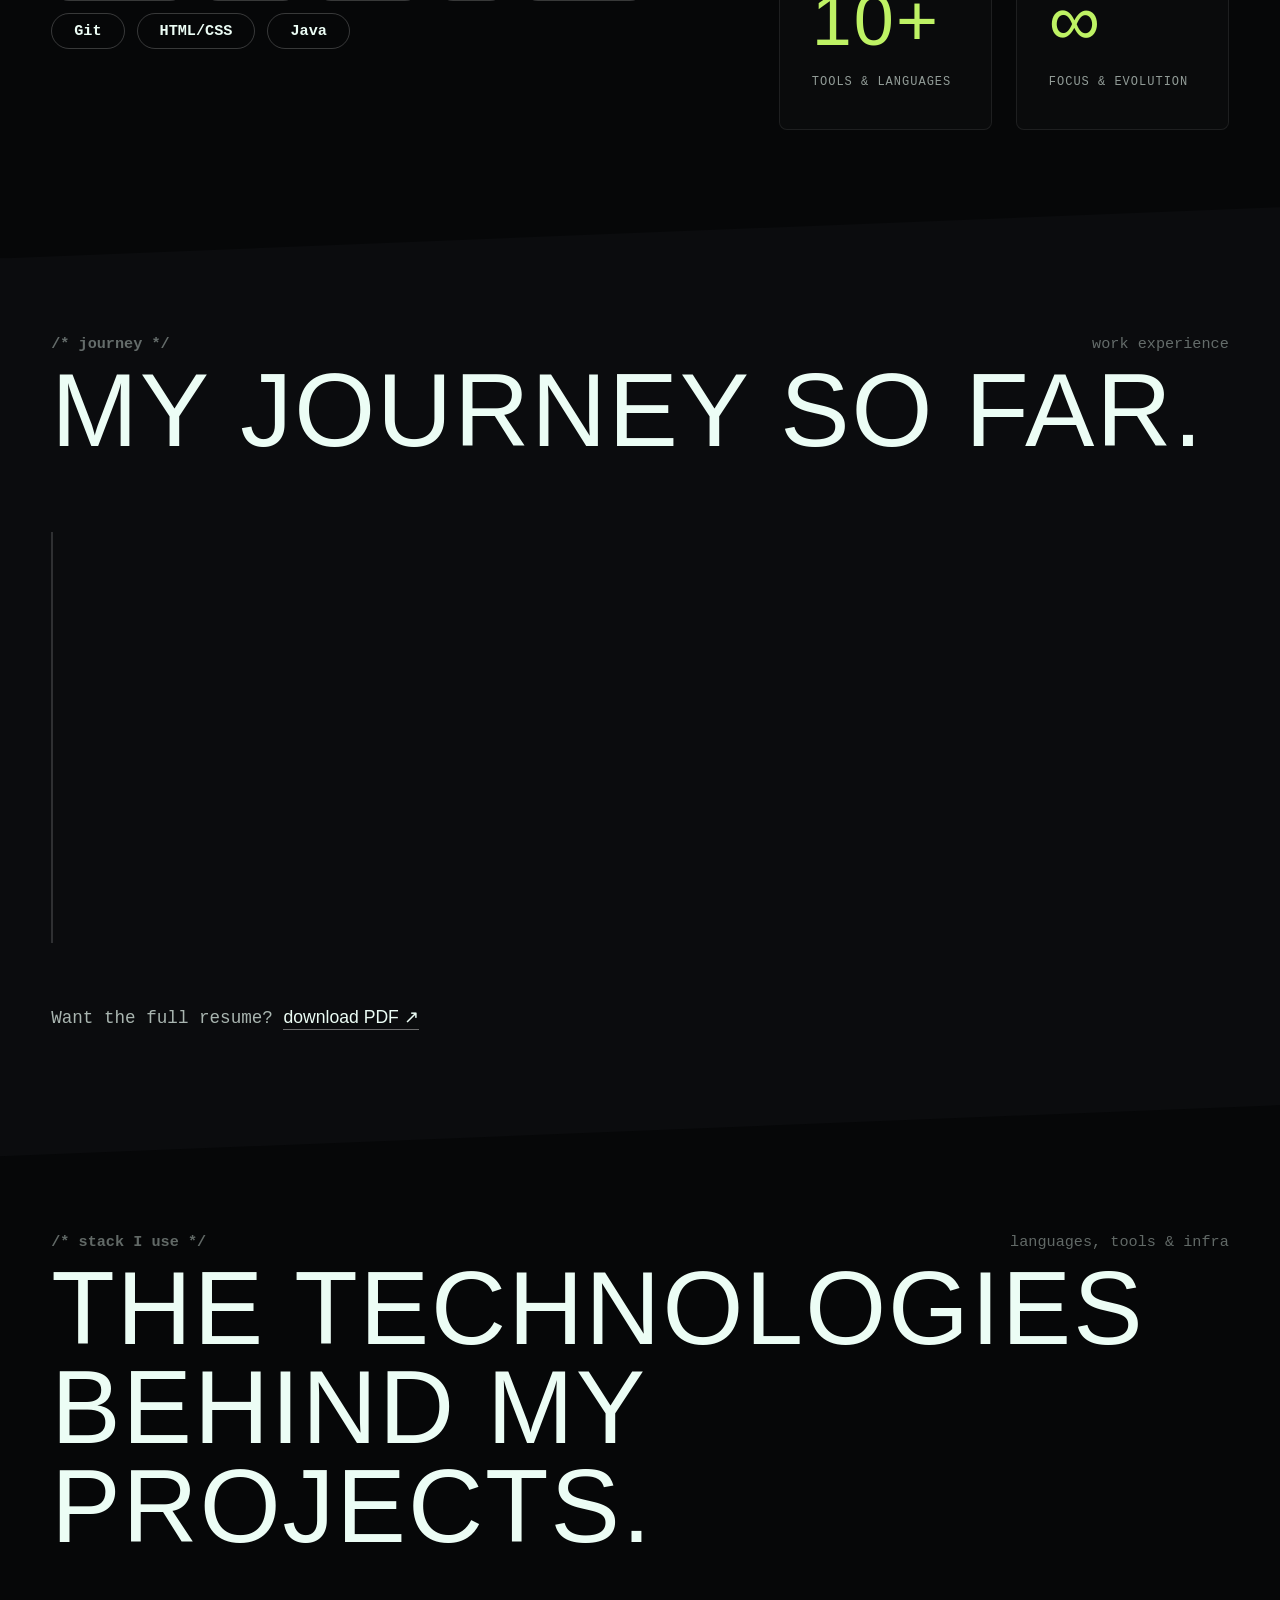
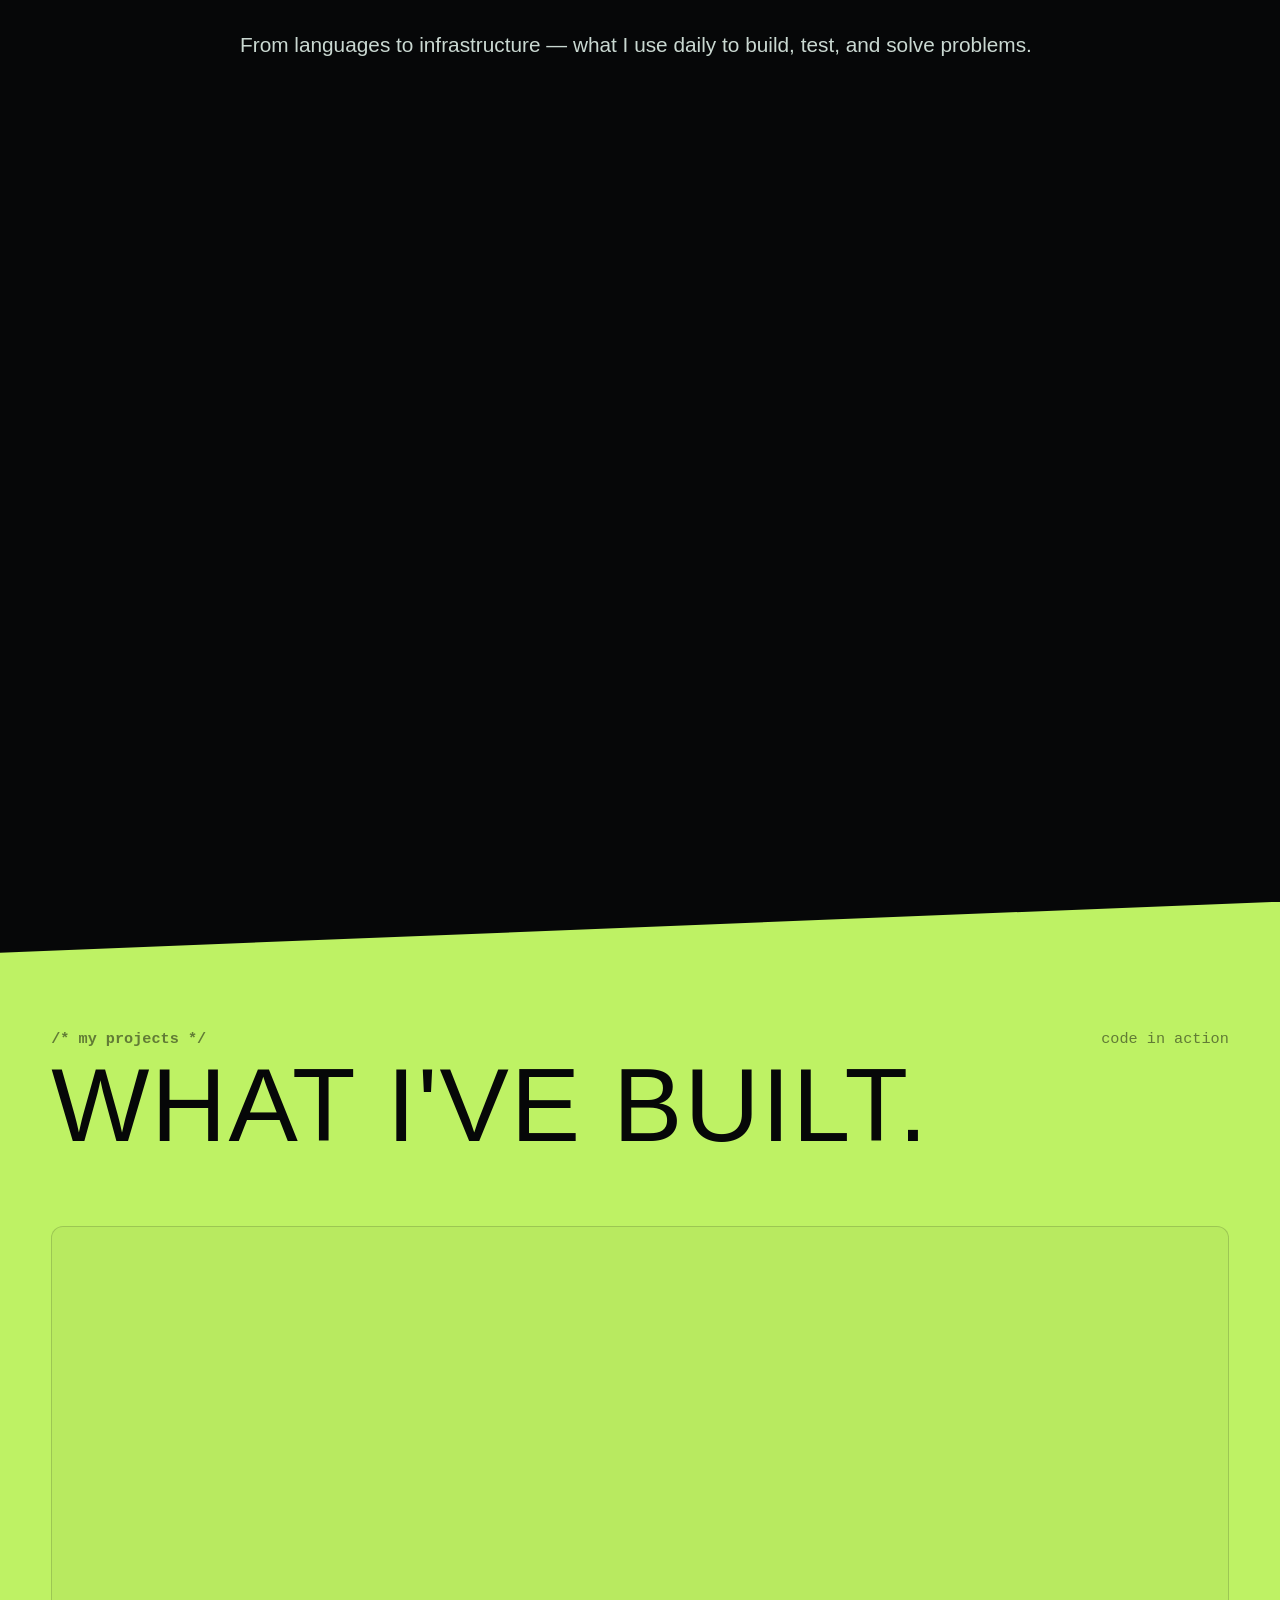
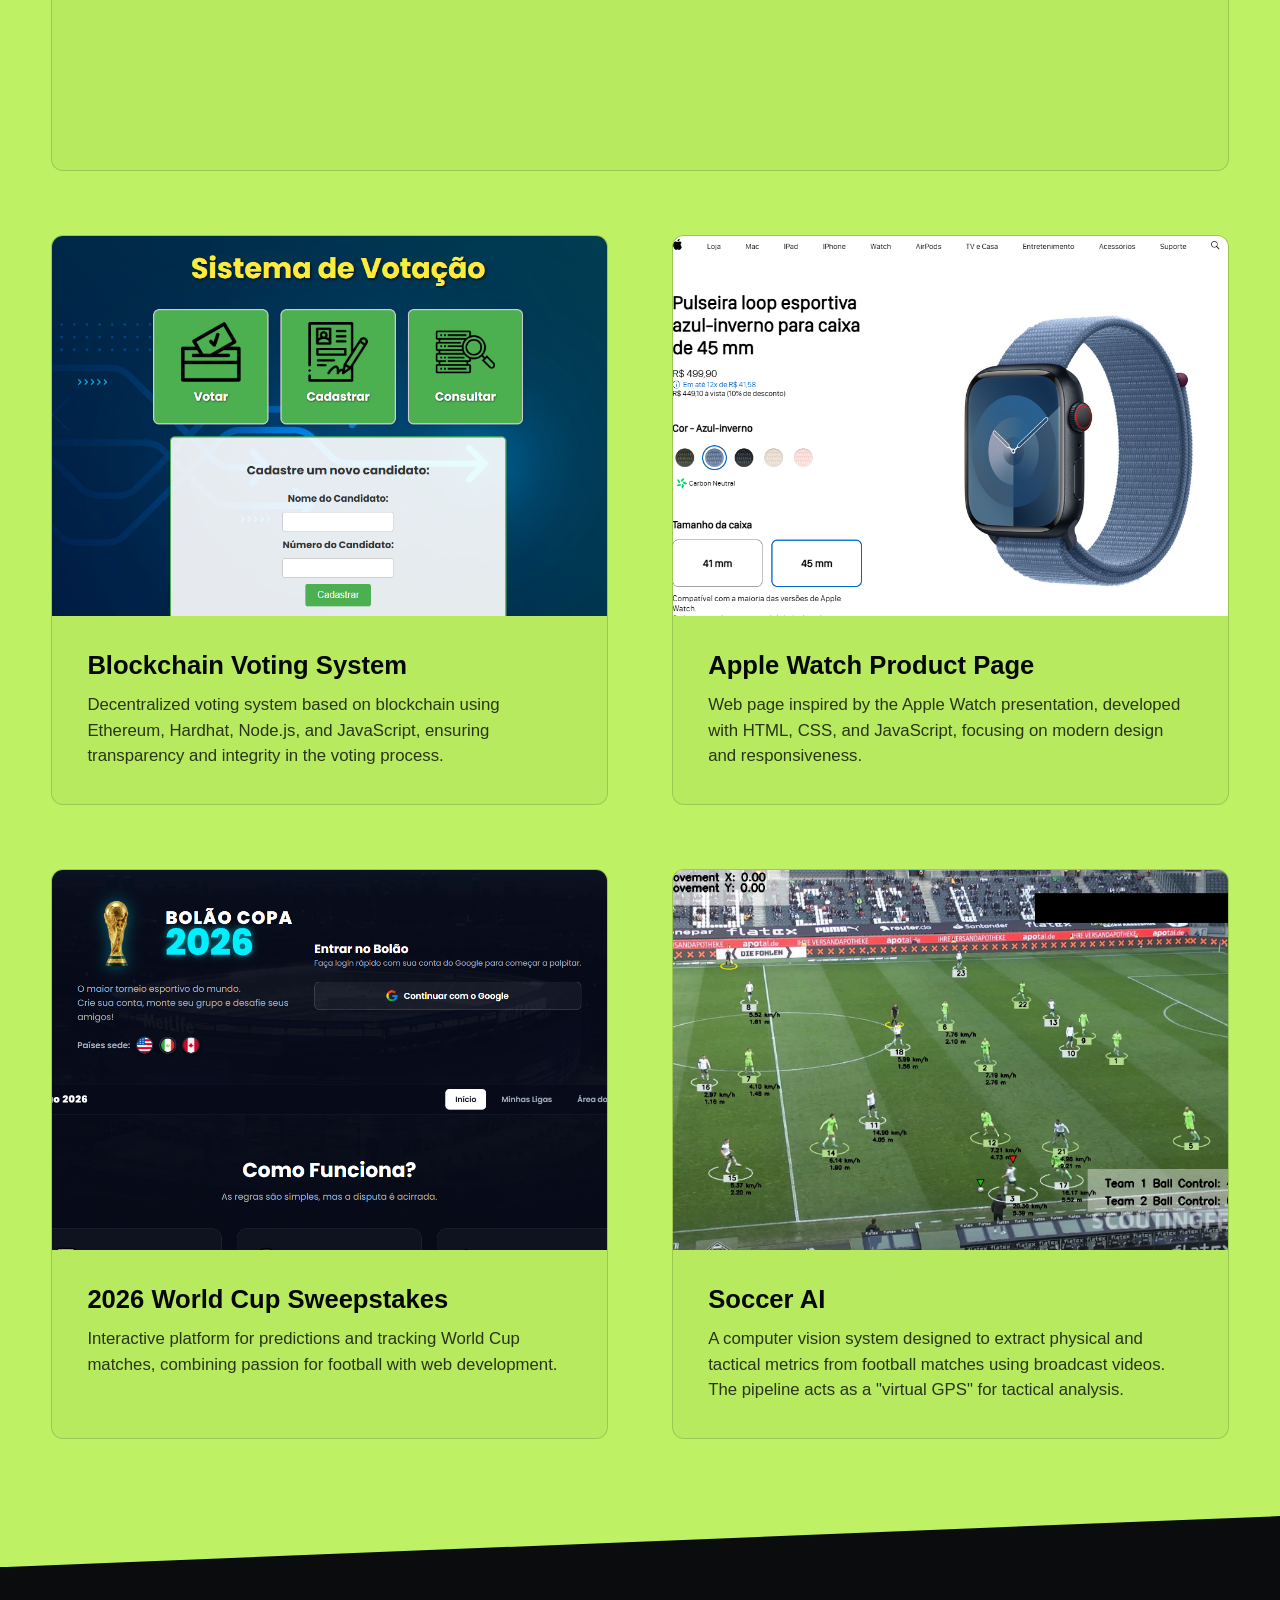
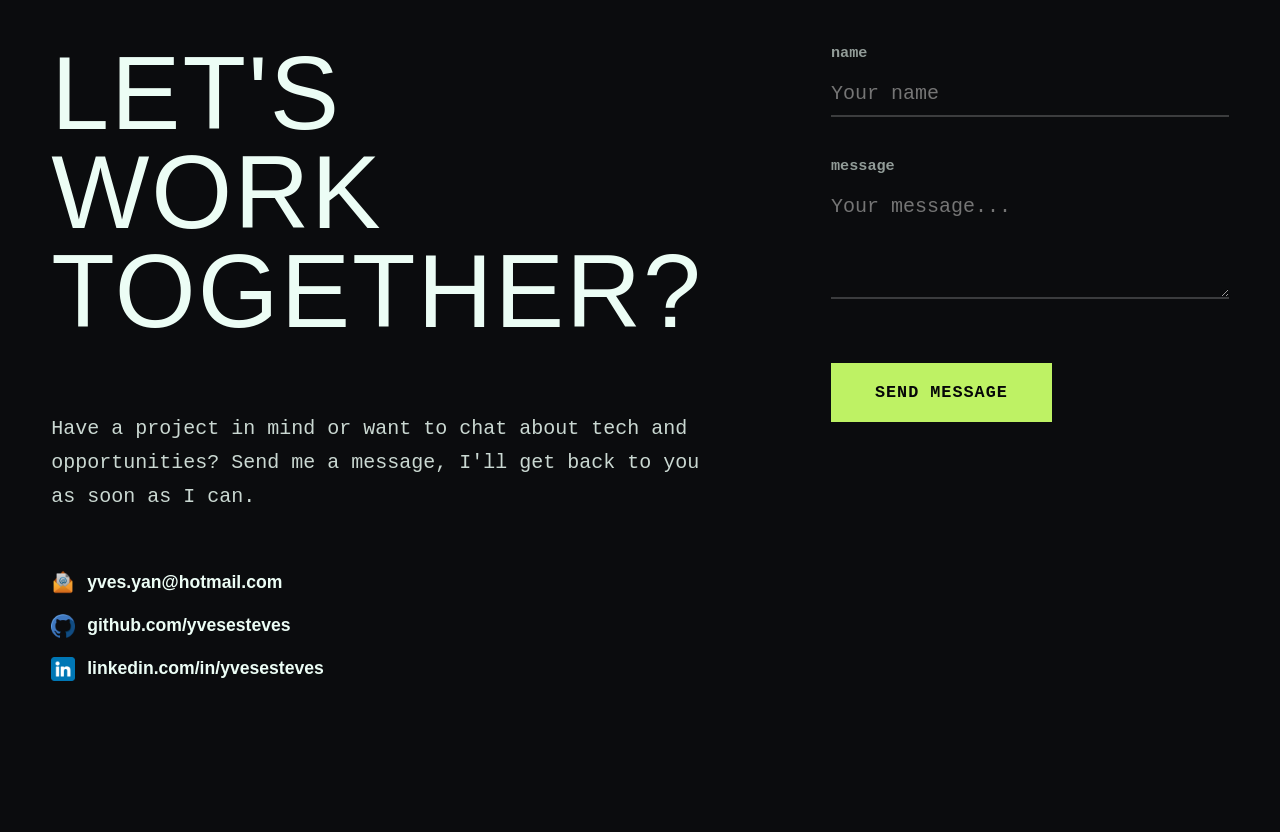
==== commit 6e9c805f: "add new project" ====
--- a/index-en.html
+++ b/index-en.html
@@ -228,6 +228,18 @@
         <h2 class="titulo-secao">WHAT I'VE BUILT.</h2>
         
         <div class="projetos-caixa">
+            <!-- PROJETO DESTAQUE: PALMEIRAS DATA ANALYTICS -->
+            <a href="https://github.com/yvesesteves/palmeiras-data-analytics" target="_blank" class="projetos-link projeto-destaque">
+                <div class="projetos-card">
+                    <img src="img/projeto5.png" alt="Palmeiras Data Analytics" class="projetos-imagem">
+                    <div class="caixa-textos-projeto">
+                        <h3 class="info-projetos">Palmeiras Data Analytics (BI & ETL)</h3>
+                        <p class="paragrafo-projetos">End-to-end Business Intelligence dashboard. Data extraction and processing with Python, structured in a SQL relational database, and advanced DAX modeling in Power BI for sports scouting analysis.</p>
+                    </div>
+                </div>
+            </a>
+
+
             <a href="https://github.com/yvesesteves/Voting-System" target="_blank" class="projetos-link">
                 <div class="projetos-card">
                     <img src="img/projeto1.png" alt="Blockchain Voting System" class="projetos-imagem">
--- a/style.css
+++ b/style.css
@@ -926,6 +926,10 @@
     .projetos-caixa { 
         grid-template-columns: 1fr; 
     }
+
+    .projetos-imagem { 
+        height: 220px; 
+    }
     
     .stack-icons { 
         grid-template-columns: repeat(2, 1fr); 
@@ -1001,4 +1005,10 @@
         text-shadow: none;
         transform: skew(0deg);
     }
-}+}
+
+/* Opção A: Se a sua .projetos-caixa usa CSS Grid (display: grid;) */
+.projeto-destaque {
+    grid-column: 1 / -1; 
+}
+
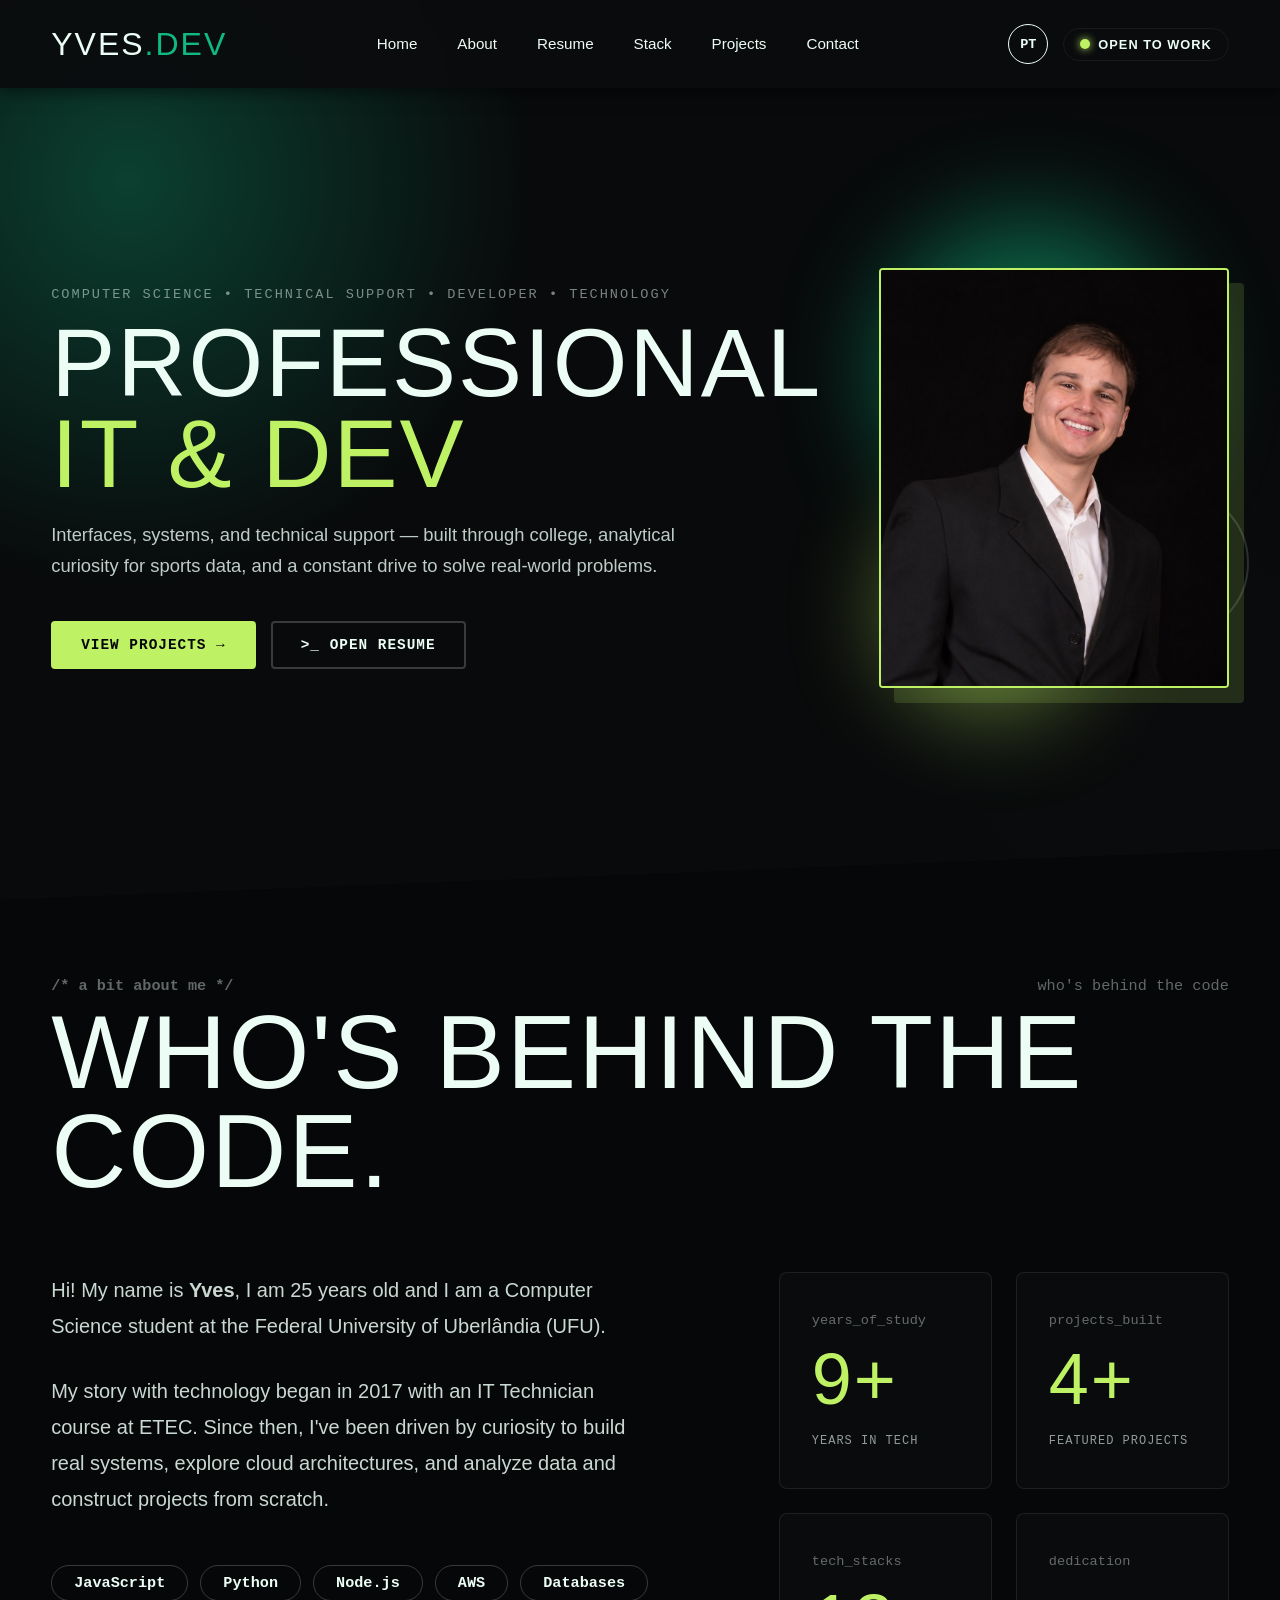
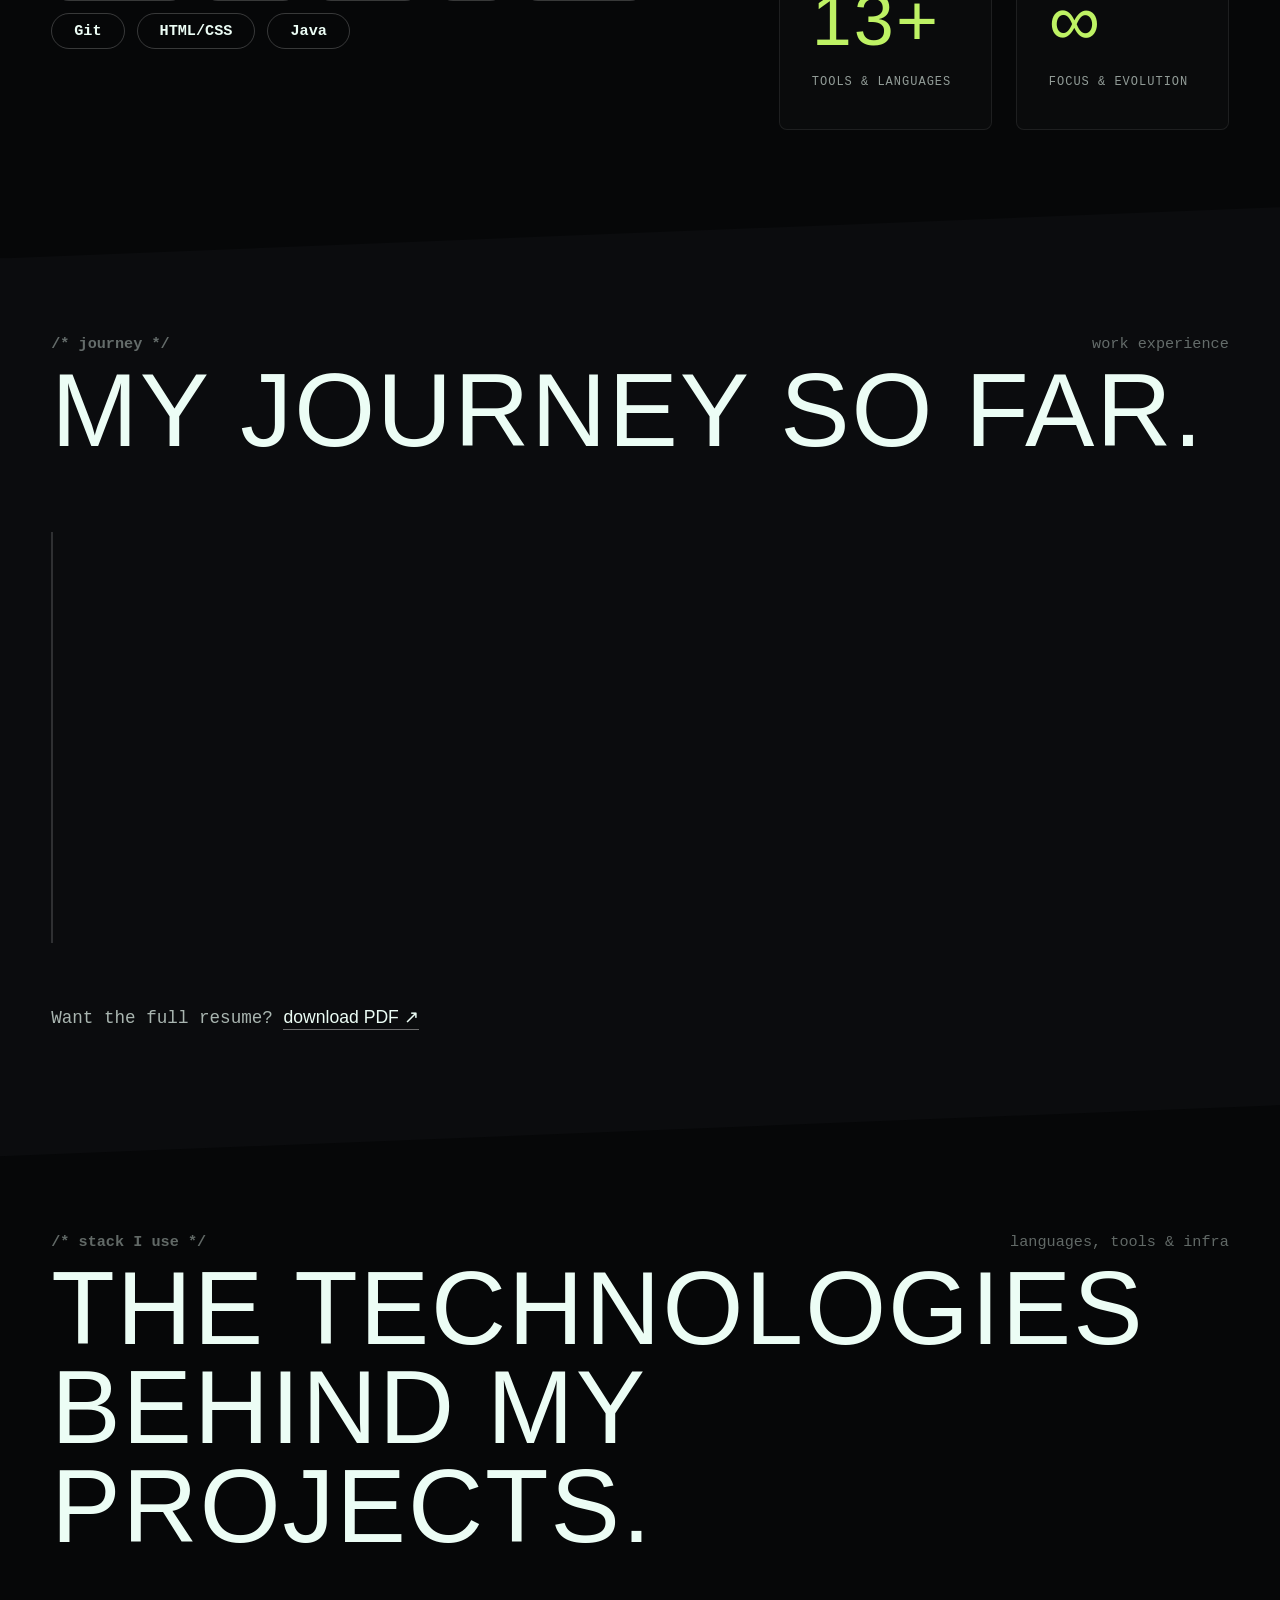
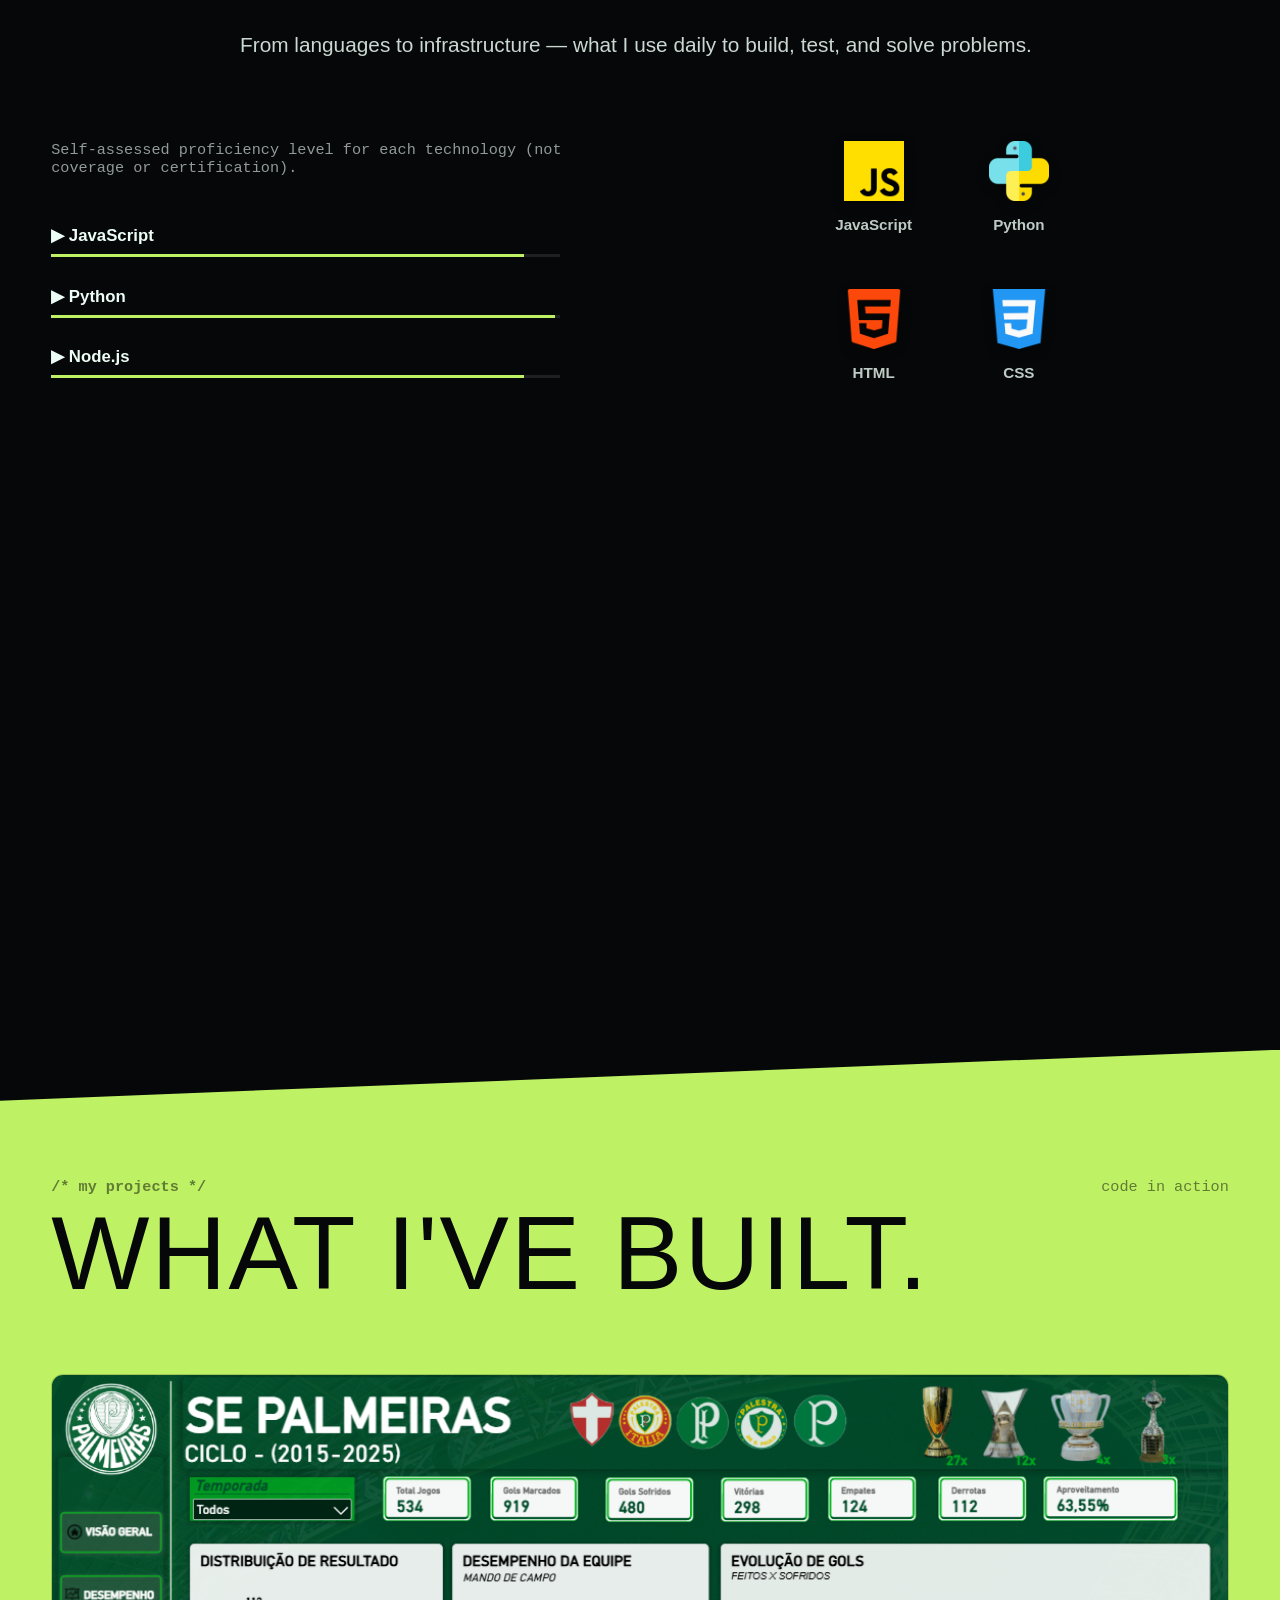
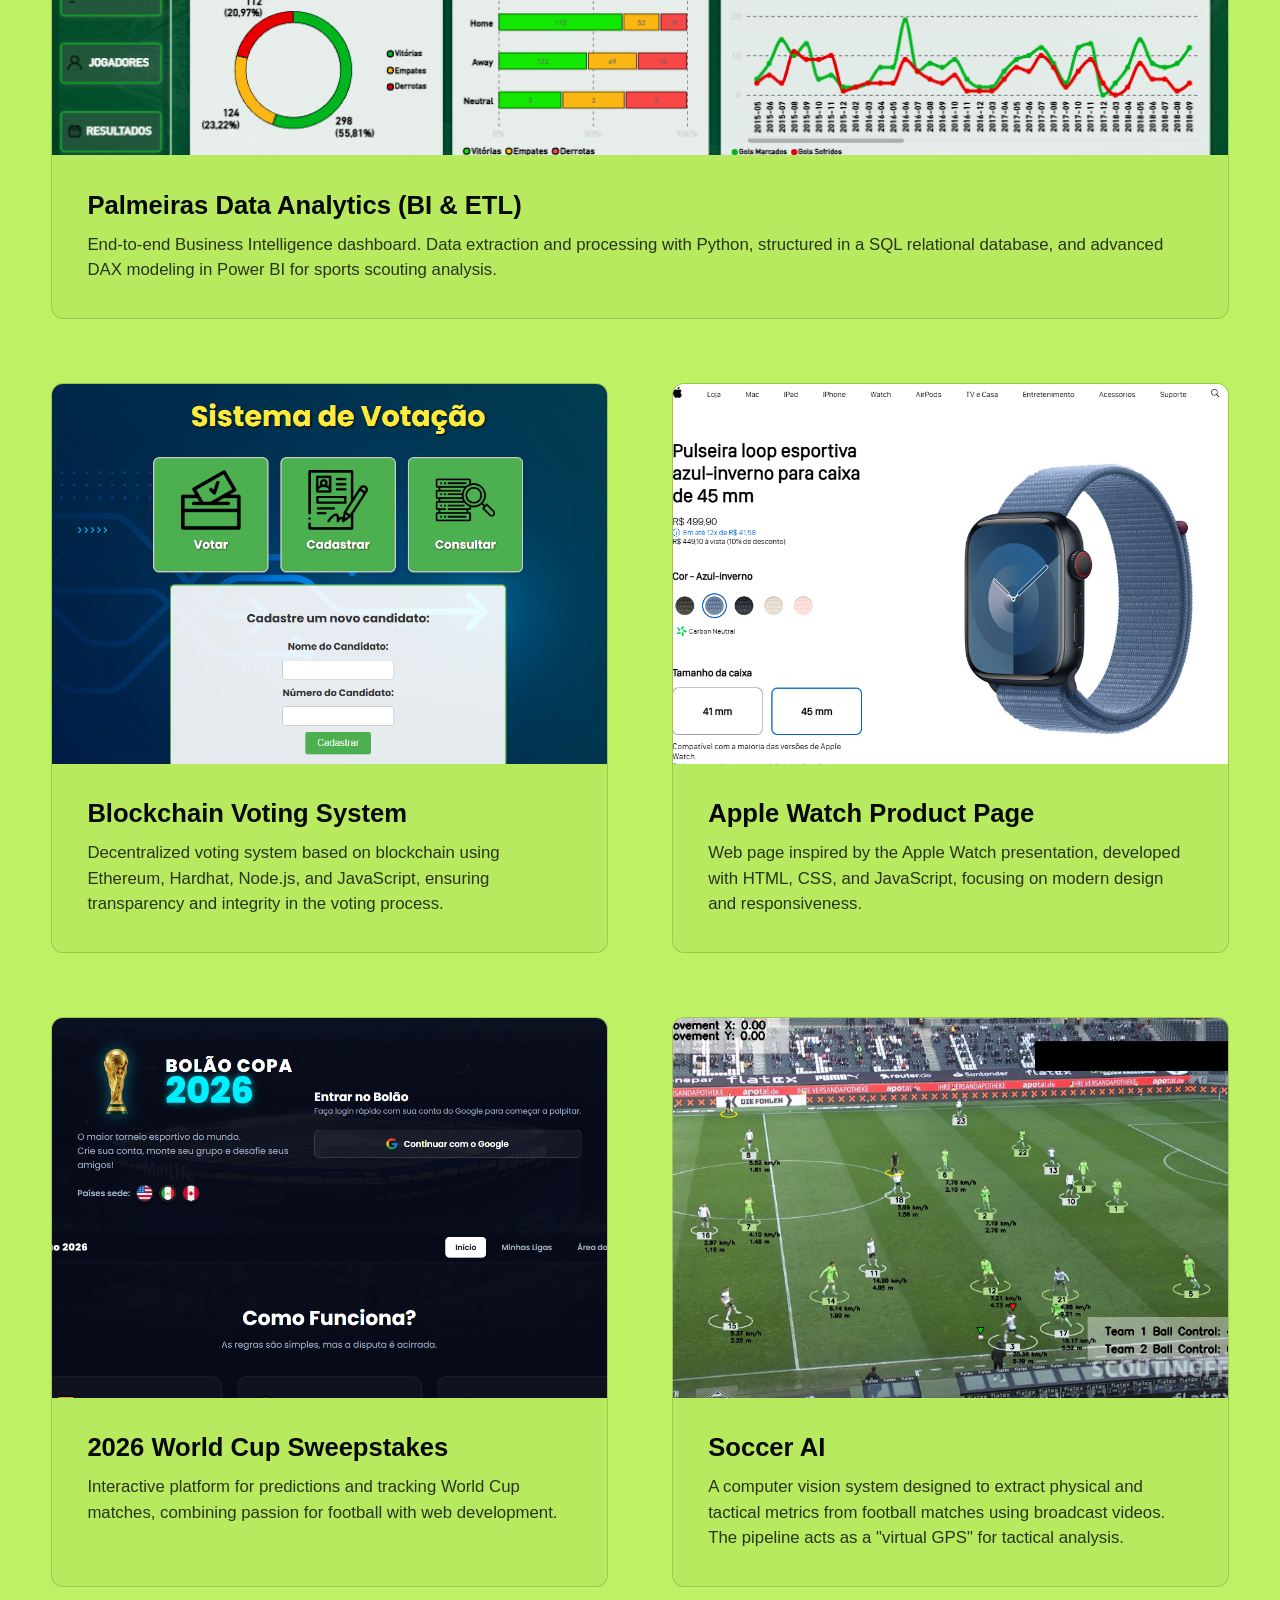
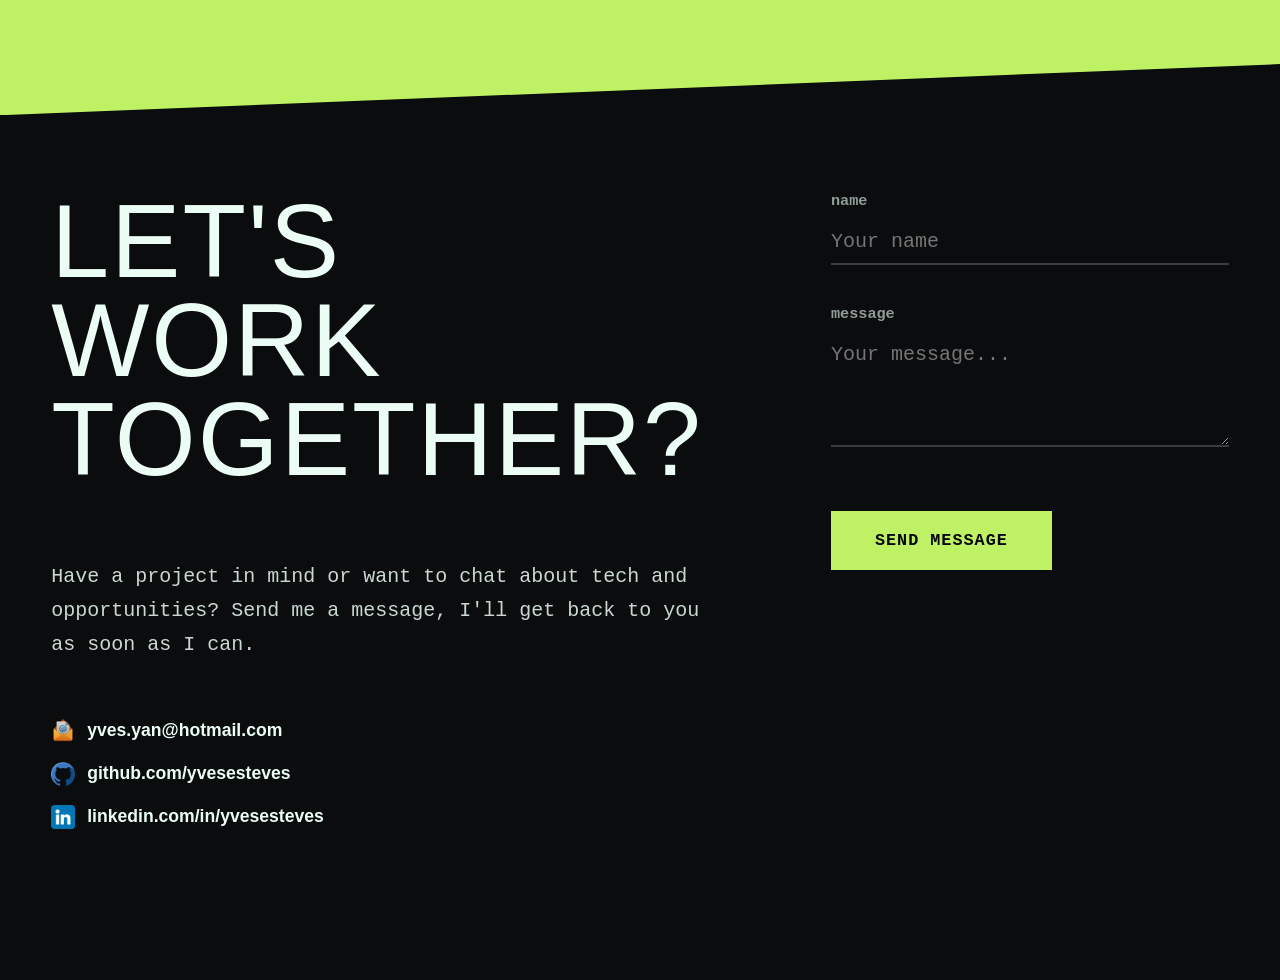
==== commit f4f72516: "add new stacks" ====
--- a/index-en.html
+++ b/index-en.html
@@ -12,6 +12,7 @@
 <body>
     <div class="particulas"></div>
     <div id="bolinhas-container" style="position: fixed; top: 0; left: 0; width: 100%; height: 100%; z-index: 50; pointer-events: none;"></div>
+    
     <nav class="navegacao">
         <div class="logo">YVES<span>.DEV</span></div>
         
@@ -96,7 +97,7 @@
                 </div>
                 <div class="stat-card">
                     <span class="stat-label">tech_stacks</span>
-                    <span class="stat-value">10+</span>
+                    <span class="stat-value">13+</span>
                     <span class="stat-desc">TOOLS & LANGUAGES</span>
                 </div>
                 <div class="stat-card">
@@ -197,24 +198,49 @@
                     <div class="bar-info"><span class="bar-name">▶ Linux</span><span class="bar-pct">60%</span></div>
                     <div class="bar-bg"><div class="bar-fill" style="width: 60%;"></div></div>
                 </div>
+
+                <!-- 3 NEW TECHNOLOGIES HERE 👇 -->
+                <div class="bar-item">
+                    <div class="bar-info"><span class="bar-name">▶ C#</span><span class="bar-pct">50%</span></div>
+                    <div class="bar-bg"><div class="bar-fill" style="width: 50%;"></div></div>
+                </div>
+                
+                <div class="bar-item">
+                    <div class="bar-info"><span class="bar-name">▶ Angular</span><span class="bar-pct">50%</span></div>
+                    <div class="bar-bg"><div class="bar-fill" style="width: 50%;"></div></div>
+                </div>
+
+                <div class="bar-item">
+                    <div class="bar-info"><span class="bar-name">▶ Flutter</span><span class="bar-pct">50%</span></div>
+                    <div class="bar-bg"><div class="bar-fill" style="width: 50%;"></div></div>
+                </div>
             </div>
 
             <div class="stack-icons">
                 <div class="icon-item"><img src="./img/js.png" alt="JavaScript"><span>JavaScript</span></div>
                 <div class="icon-item"><img src="./img/python.png" alt="Python"><span>Python</span></div>
                 <div class="icon-item"><img src="./img/nodejs.png" alt="Node.js"><span>Node.js</span></div>
+                
                 <div class="icon-item"><img src="./img/html.png" alt="HTML"><span>HTML</span></div>
                 <div class="icon-item"><img src="./img/css.png" alt="CSS"><span>CSS</span></div>
                 <div class="icon-item"><img src="./img/java.png" alt="Java"><span>Java</span></div>
+                
                 <div class="icon-item"><img src="./img/c.png" alt="C"><span>C</span></div>
                 <div class="icon-item"><img src="./img/mysql.png" alt="MySQL"><span>MySQL</span></div>
                 <div class="icon-item"><img src="./img/postgre.png" alt="PostgreSQL"><span>PostgreSQL</span></div>
+                
                 <div class="icon-item"><img src="./img/mongodb.png" alt="MongoDB"><span>MongoDB</span></div>
                 <div class="icon-item"><img src="./img/linux.png" alt="Linux"><span>Linux</span></div>
                 <div class="icon-item"><img src="./img/git.png" alt="Git"><span>Git</span></div>
+                
                 <div class="icon-item"><img src="./img/aws.png" alt="AWS"><span>AWS</span></div>
                 <div class="icon-item"><img src="./img/docker.png" alt="Docker"><span>Docker</span></div>
                 <div class="icon-item"><img src="./img/solidity.png" alt="Solidity"><span>Solidity</span></div>
+
+                <!-- 3 NEW ICONS HERE 👇 -->
+                <div class="icon-item"><img src="./img/csharp.png" alt="C#"><span>C#</span></div>
+                <div class="icon-item"><img src="./img/angular.png" alt="Angular"><span>Angular</span></div>
+                <div class="icon-item"><img src="./img/flutter.png" alt="Flutter"><span>Flutter</span></div>
             </div>
         </div>
     </section>
@@ -228,7 +254,6 @@
         <h2 class="titulo-secao">WHAT I'VE BUILT.</h2>
         
         <div class="projetos-caixa">
-            <!-- PROJETO DESTAQUE: PALMEIRAS DATA ANALYTICS -->
             <a href="https://github.com/yvesesteves/palmeiras-data-analytics" target="_blank" class="projetos-link projeto-destaque">
                 <div class="projetos-card">
                     <img src="img/projeto5.png" alt="Palmeiras Data Analytics" class="projetos-imagem">
@@ -238,7 +263,6 @@
                     </div>
                 </div>
             </a>
-
 
             <a href="https://github.com/yvesesteves/Voting-System" target="_blank" class="projetos-link">
                 <div class="projetos-card">
@@ -307,6 +331,7 @@
                             <img src="./img/lkn.png" alt="Ícone LinkedIn" class="icone-link">
                             linkedin.com/in/yvesesteves
                         </a>
+                    </p>
                 </div>
             </div>
 
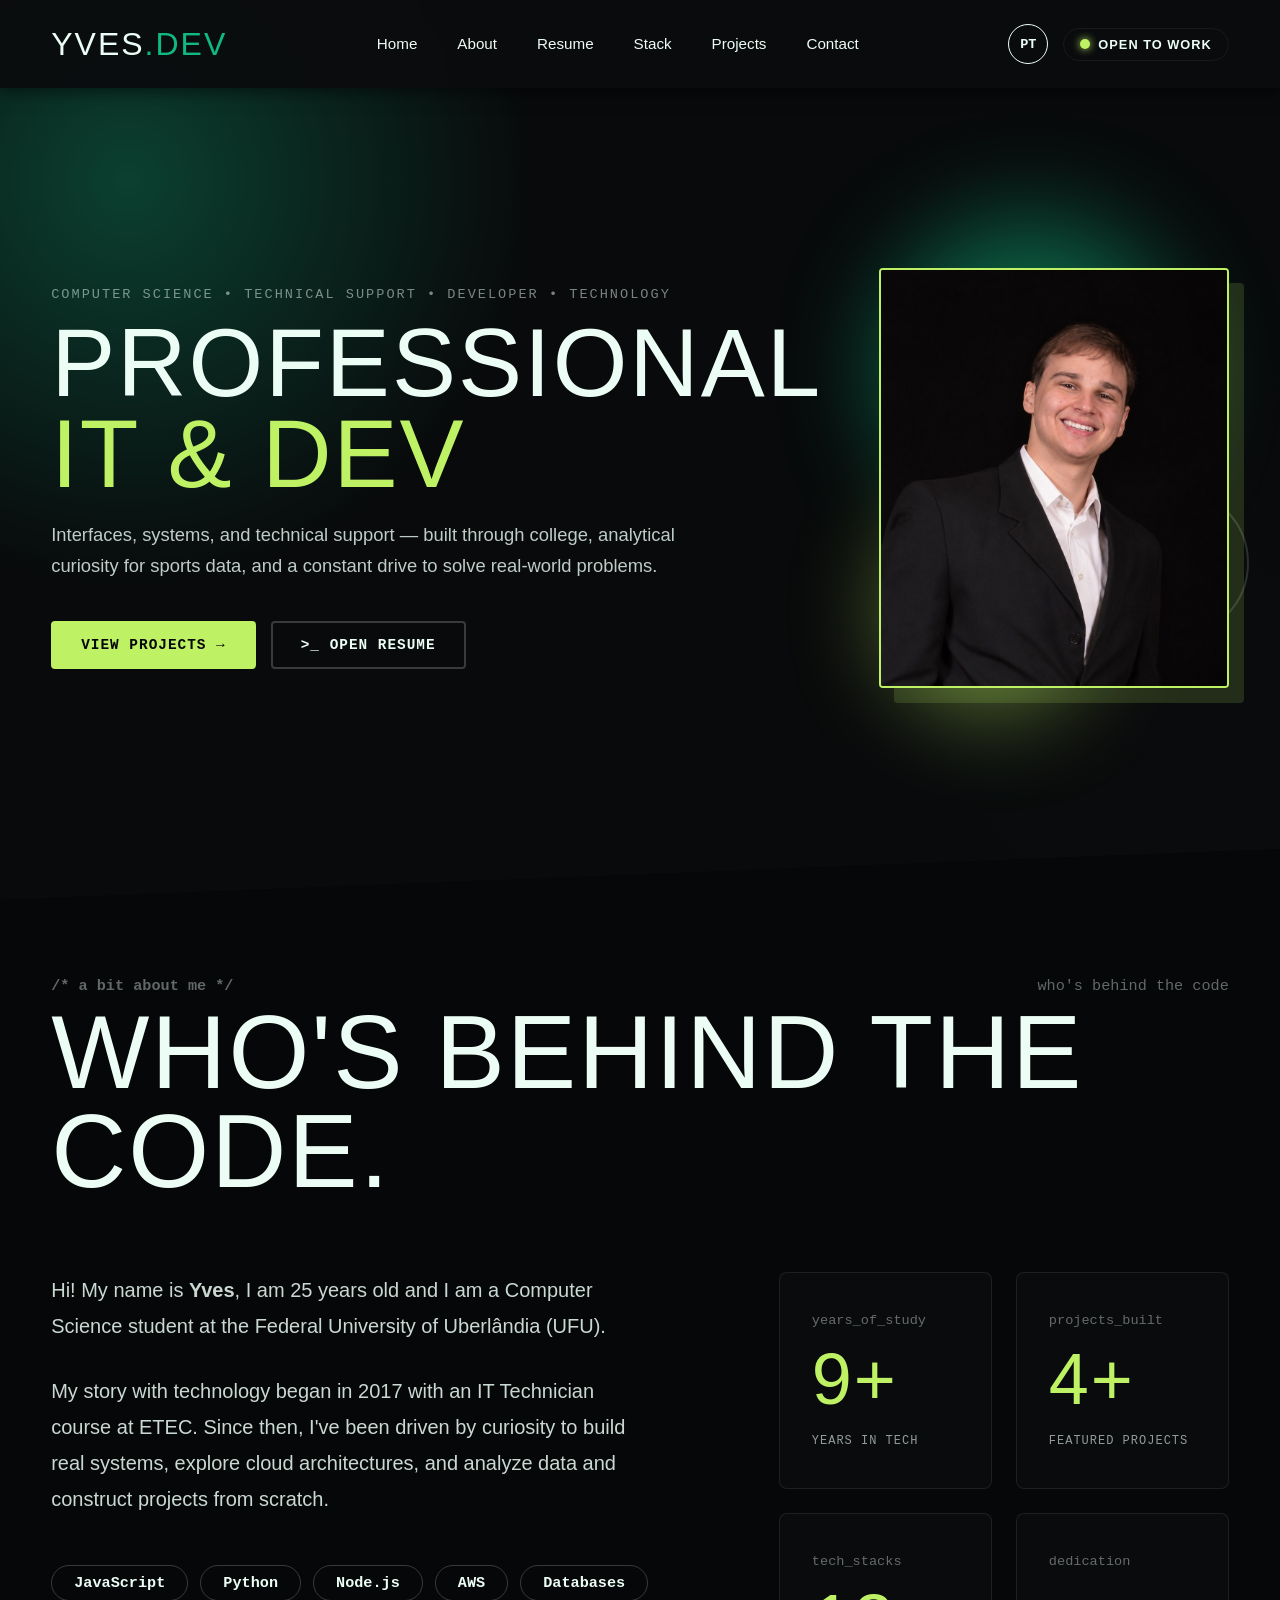
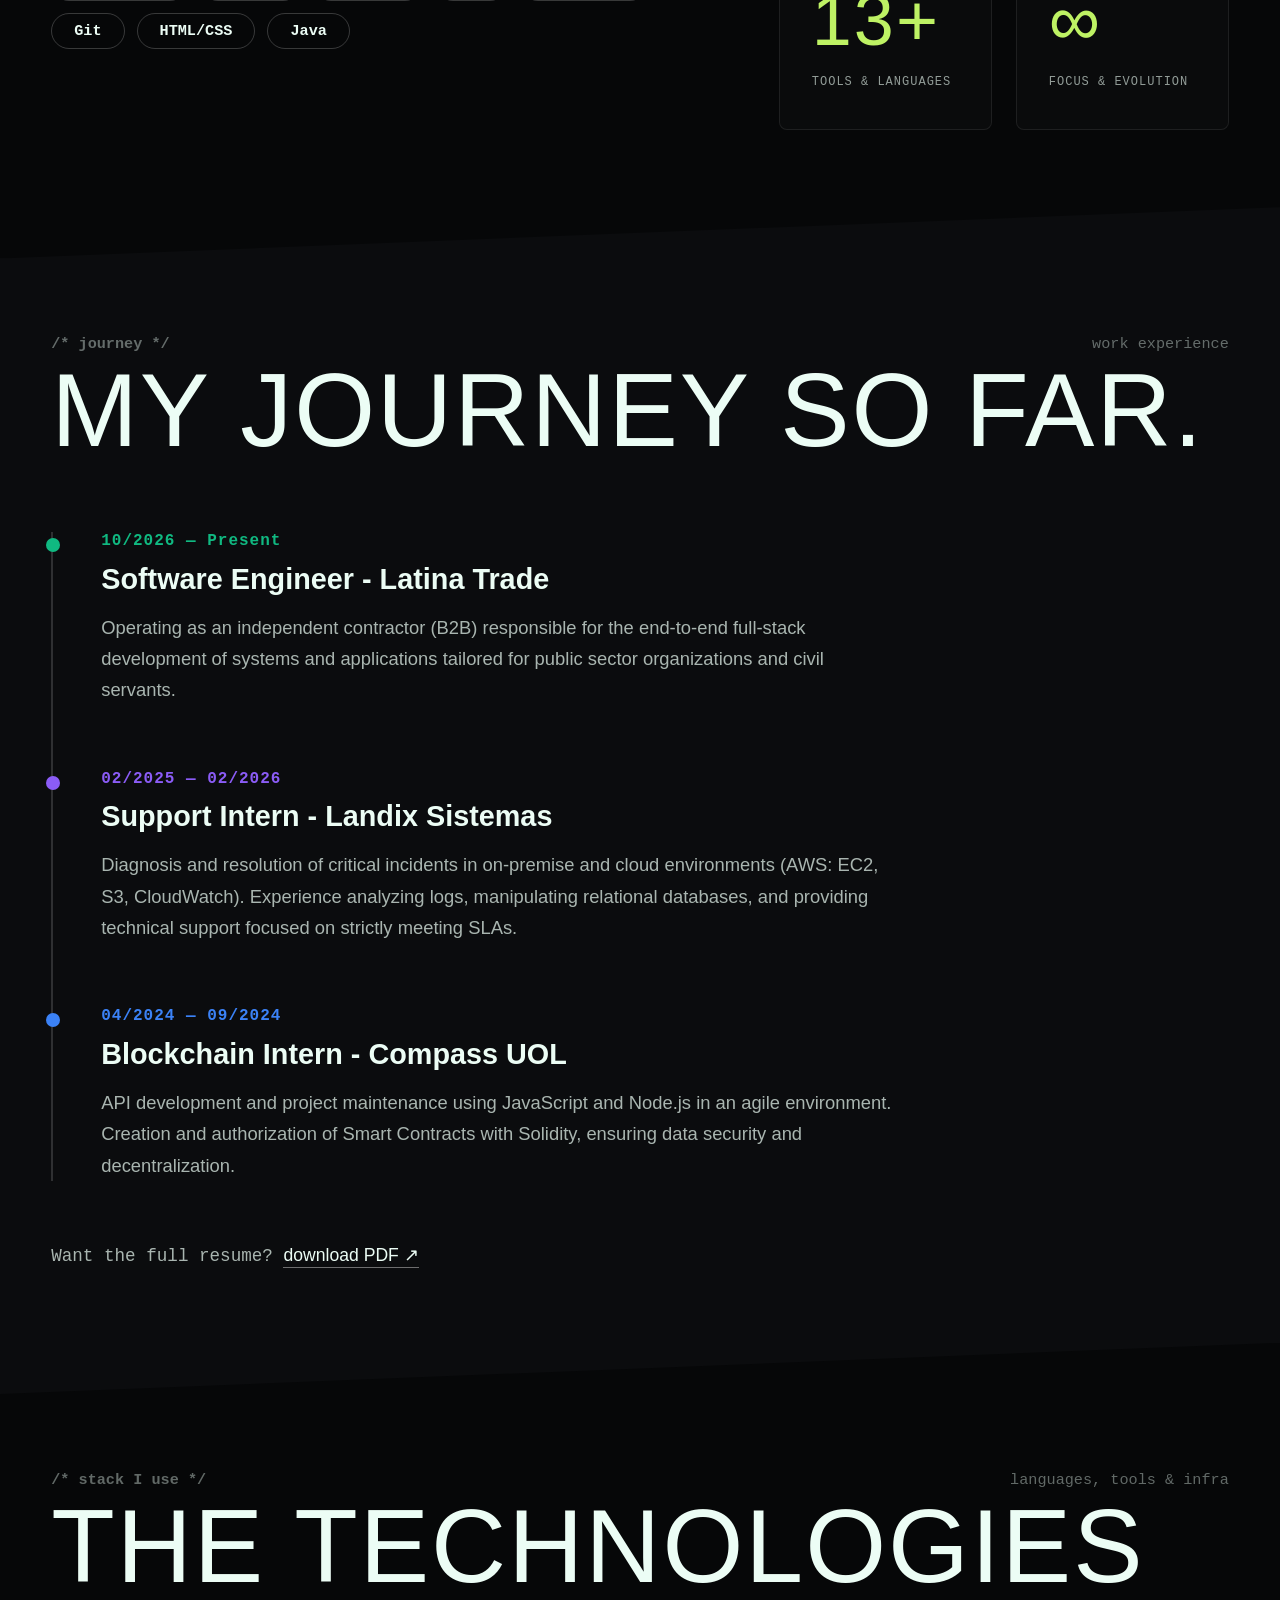
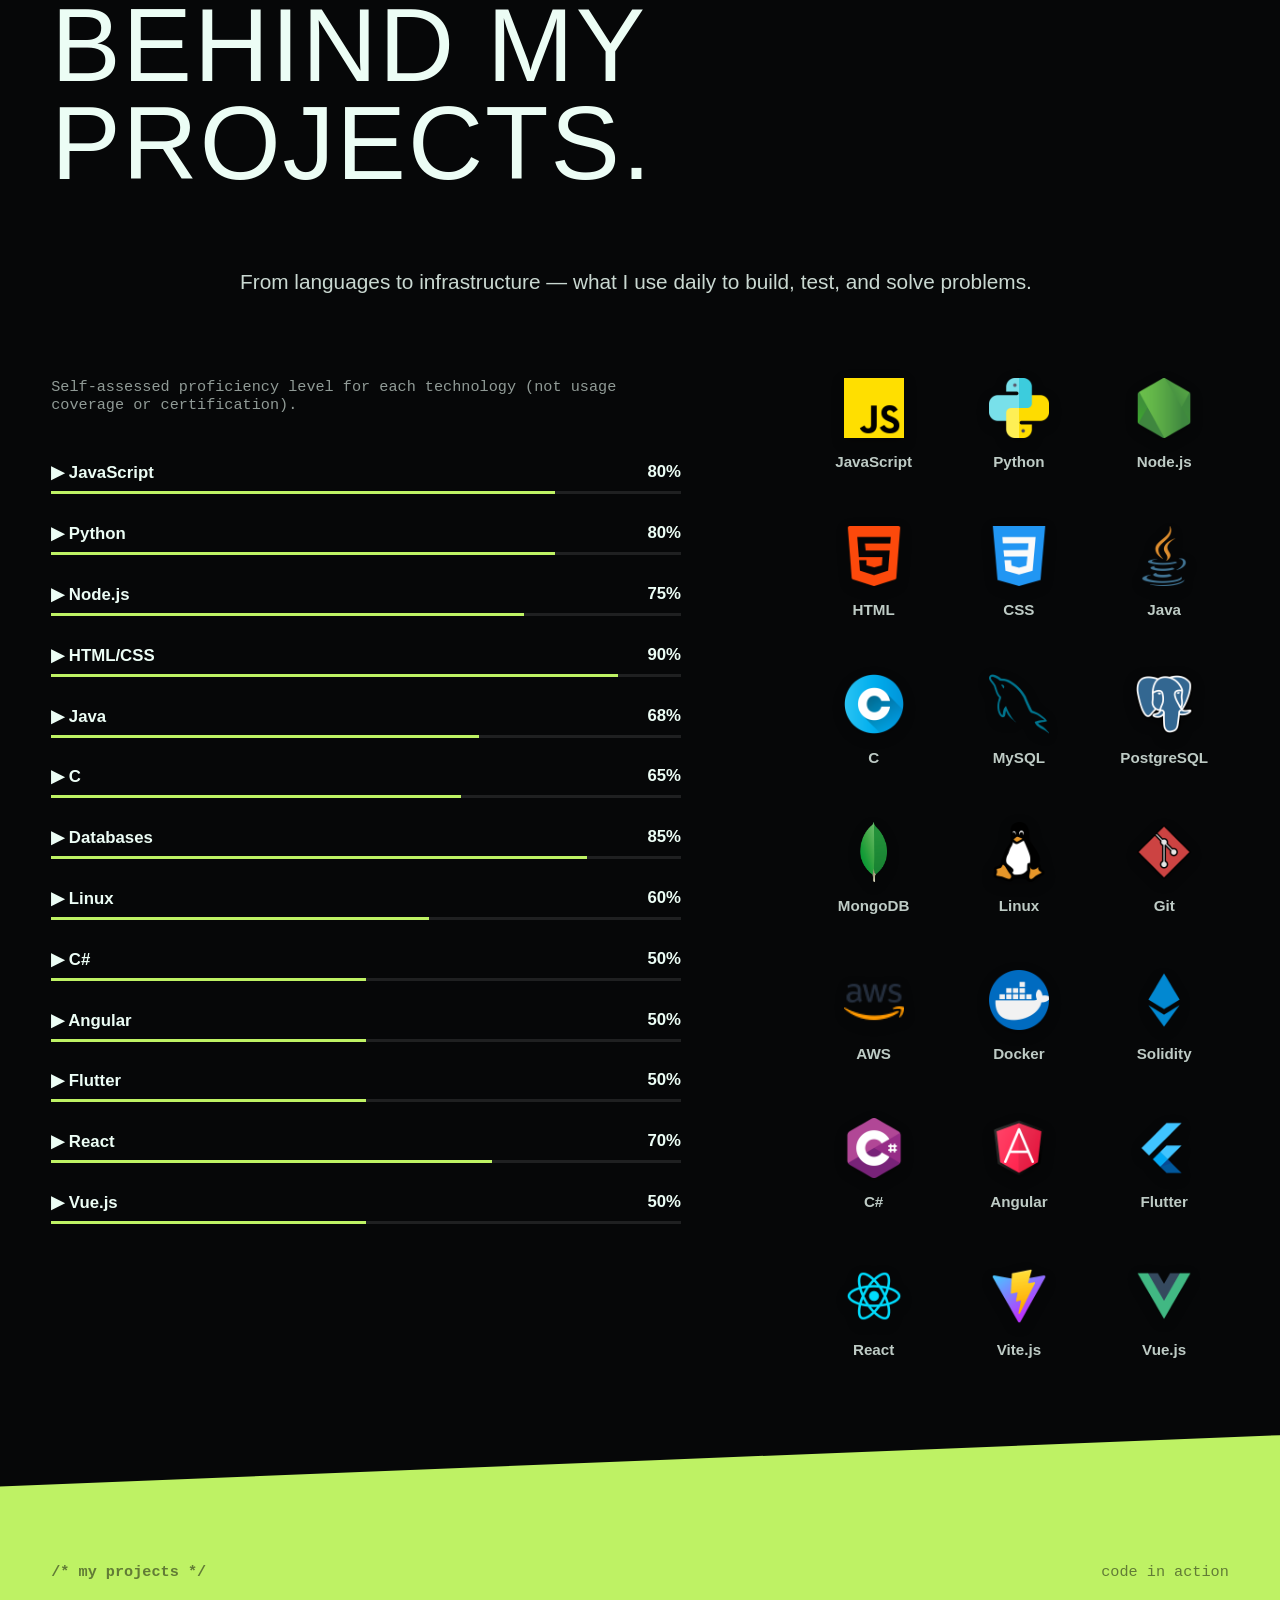
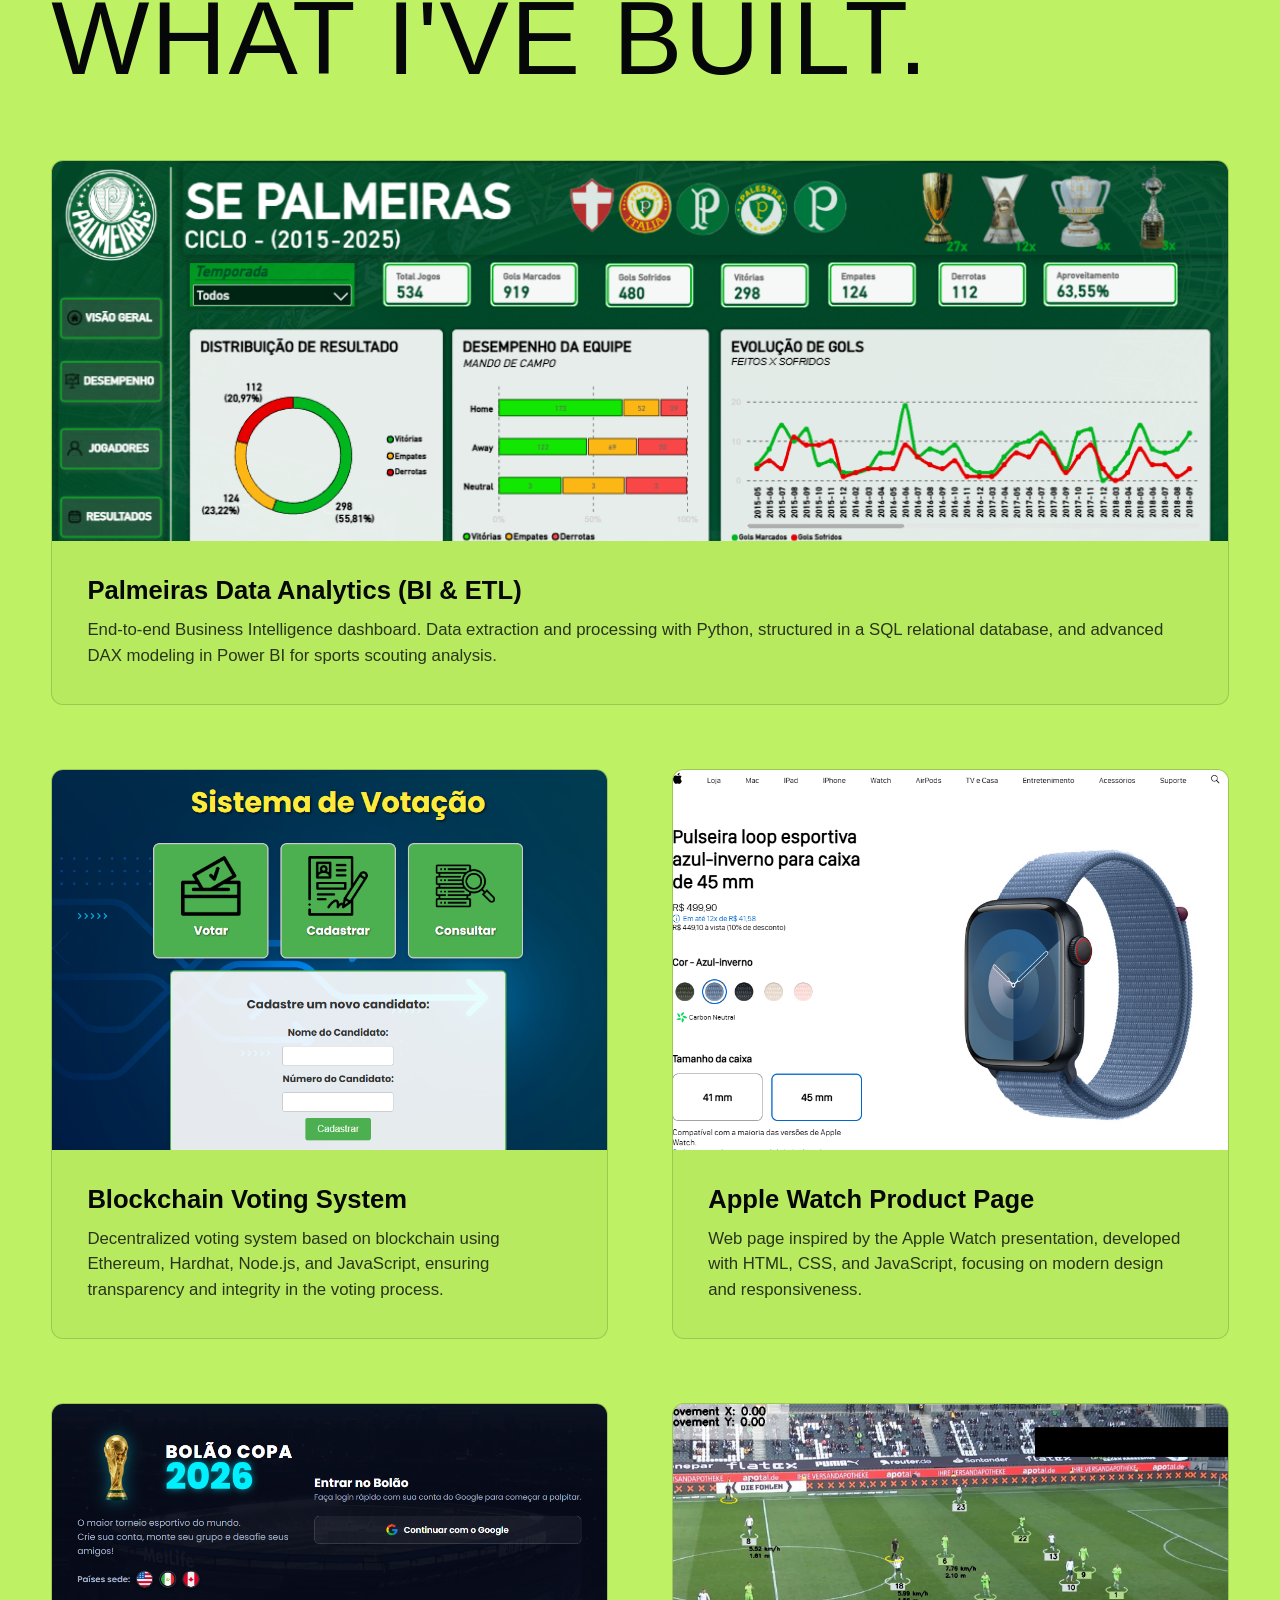
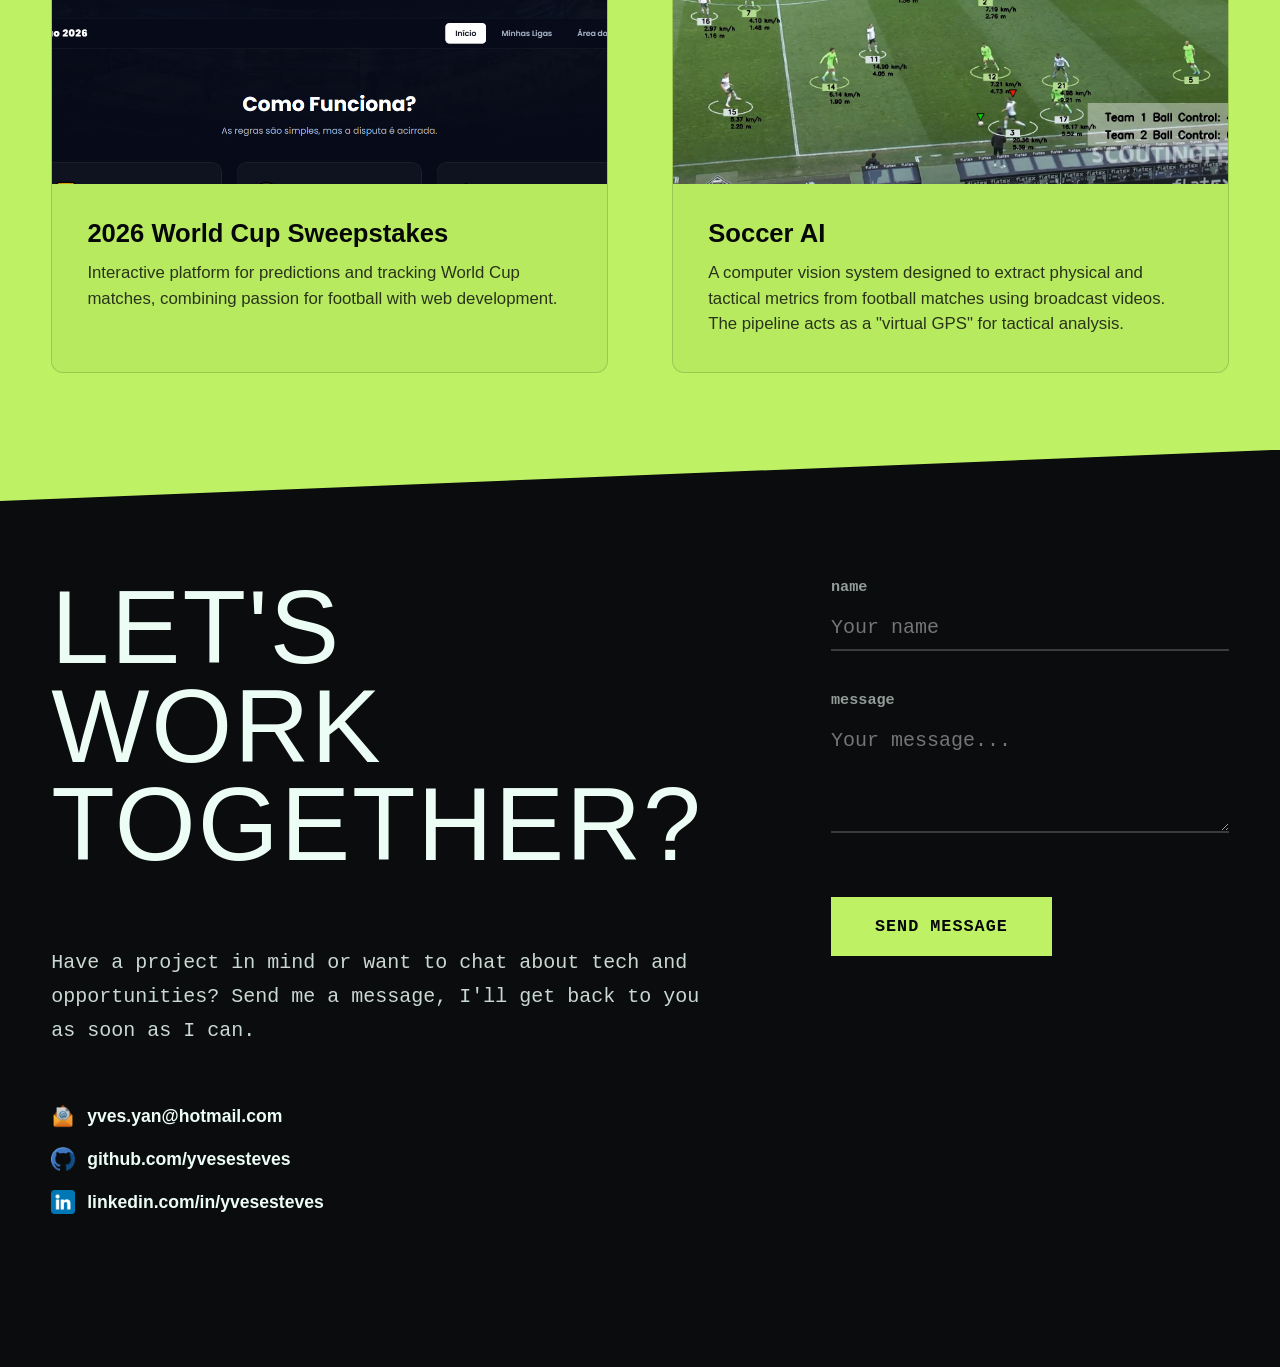
==== commit 783d41f4: "updates" ====
--- a/index-en.html
+++ b/index-en.html
@@ -120,7 +120,16 @@
         <div class="linha-do-tempo">
             <div class="item-jornada">
                 <div class="ponto ponto-verde"></div>
-                <span class="data-jornada data-verde">02/2025 — 02/2026</span>
+                <span class="data-jornada data-verde">10/2026 — Present</span>
+                <h3 class="cargo-jornada">Software Engineer - Latina Trade</h3>
+                <p class="descricao-jornada">
+                    Operating as an independent contractor (B2B) responsible for the end-to-end full-stack development of systems and applications tailored for public sector organizations and civil servants.
+                </p>
+            </div>
+
+            <div class="item-jornada">
+                <div class="ponto ponto-roxo"></div>
+                <span class="data-jornada data-roxo">02/2025 — 02/2026</span>
                 <h3 class="cargo-jornada">Support Intern - Landix Sistemas</h3>
                 <p class="descricao-jornada">
                     Diagnosis and resolution of critical incidents in on-premise and cloud environments (AWS: EC2, S3, CloudWatch). Experience analyzing logs, manipulating relational databases, and providing technical support focused on strictly meeting SLAs.
@@ -128,8 +137,8 @@
             </div>
 
             <div class="item-jornada">
-                <div class="ponto ponto-roxo"></div>
-                <span class="data-jornada data-roxo">04/2024 — 09/2024</span>
+                <div class="ponto" style="background-color: #3b82f6;"></div>
+                <span class="data-jornada" style="color: #3b82f6;">04/2024 — 09/2024</span>
                 <h3 class="cargo-jornada">Blockchain Intern - Compass UOL</h3>
                 <p class="descricao-jornada">
                     API development and project maintenance using JavaScript and Node.js in an agile environment. Creation and authorization of Smart Contracts with Solidity, ensuring data security and decentralization.
@@ -160,8 +169,8 @@
                 <p class="aviso-stack">Self-assessed proficiency level for each technology (not usage coverage or certification).</p>
 
                 <div class="bar-item">
-                    <div class="bar-info"><span class="bar-name">▶ JavaScript</span><span class="bar-pct">75%</span></div>
-                    <div class="bar-bg"><div class="bar-fill" style="width: 75%;"></div></div>
+                    <div class="bar-info"><span class="bar-name">▶ JavaScript</span><span class="bar-pct">80%</span></div>
+                    <div class="bar-bg"><div class="bar-fill" style="width: 80%;"></div></div>
                 </div>
 
                 <div class="bar-item">
@@ -175,8 +184,8 @@
                 </div>
 
                 <div class="bar-item">
-                    <div class="bar-info"><span class="bar-name">▶ HTML/CSS</span><span class="bar-pct">83%</span></div>
-                    <div class="bar-bg"><div class="bar-fill" style="width: 83%;"></div></div>
+                    <div class="bar-info"><span class="bar-name">▶ HTML/CSS</span><span class="bar-pct">90%</span></div>
+                    <div class="bar-bg"><div class="bar-fill" style="width: 90%;"></div></div>
                 </div>
 
                 <div class="bar-item">
@@ -214,6 +223,17 @@
                     <div class="bar-info"><span class="bar-name">▶ Flutter</span><span class="bar-pct">50%</span></div>
                     <div class="bar-bg"><div class="bar-fill" style="width: 50%;"></div></div>
                 </div>
+
+                 <div class="bar-item">
+                    <div class="bar-info"><span class="bar-name">▶ React</span><span class="bar-pct">70%</span></div>
+                    <div class="bar-bg"><div class="bar-fill" style="width: 70%;"></div></div>
+                </div>
+
+                <div class="bar-item">
+                    <div class="bar-info"><span class="bar-name">▶ Vue.js</span><span class="bar-pct">50%</span></div>
+                    <div class="bar-bg"><div class="bar-fill" style="width: 50%;"></div></div>
+                </div>
+
             </div>
 
             <div class="stack-icons">
@@ -241,6 +261,10 @@
                 <div class="icon-item"><img src="./img/csharp.png" alt="C#"><span>C#</span></div>
                 <div class="icon-item"><img src="./img/angular.png" alt="Angular"><span>Angular</span></div>
                 <div class="icon-item"><img src="./img/flutter.png" alt="Flutter"><span>Flutter</span></div>
+
+                <div class="icon-item"><img src="./img/react.png" alt="React"><span>React</span></div>
+                <div class="icon-item"><img src="./img/vite-js.png" alt="Vite"><span>Vite.js</span></div>
+                <div class="icon-item"><img src="./img/vue-js.png" alt="Vue.js"><span>Vue.js</span></div>
             </div>
         </div>
     </section>
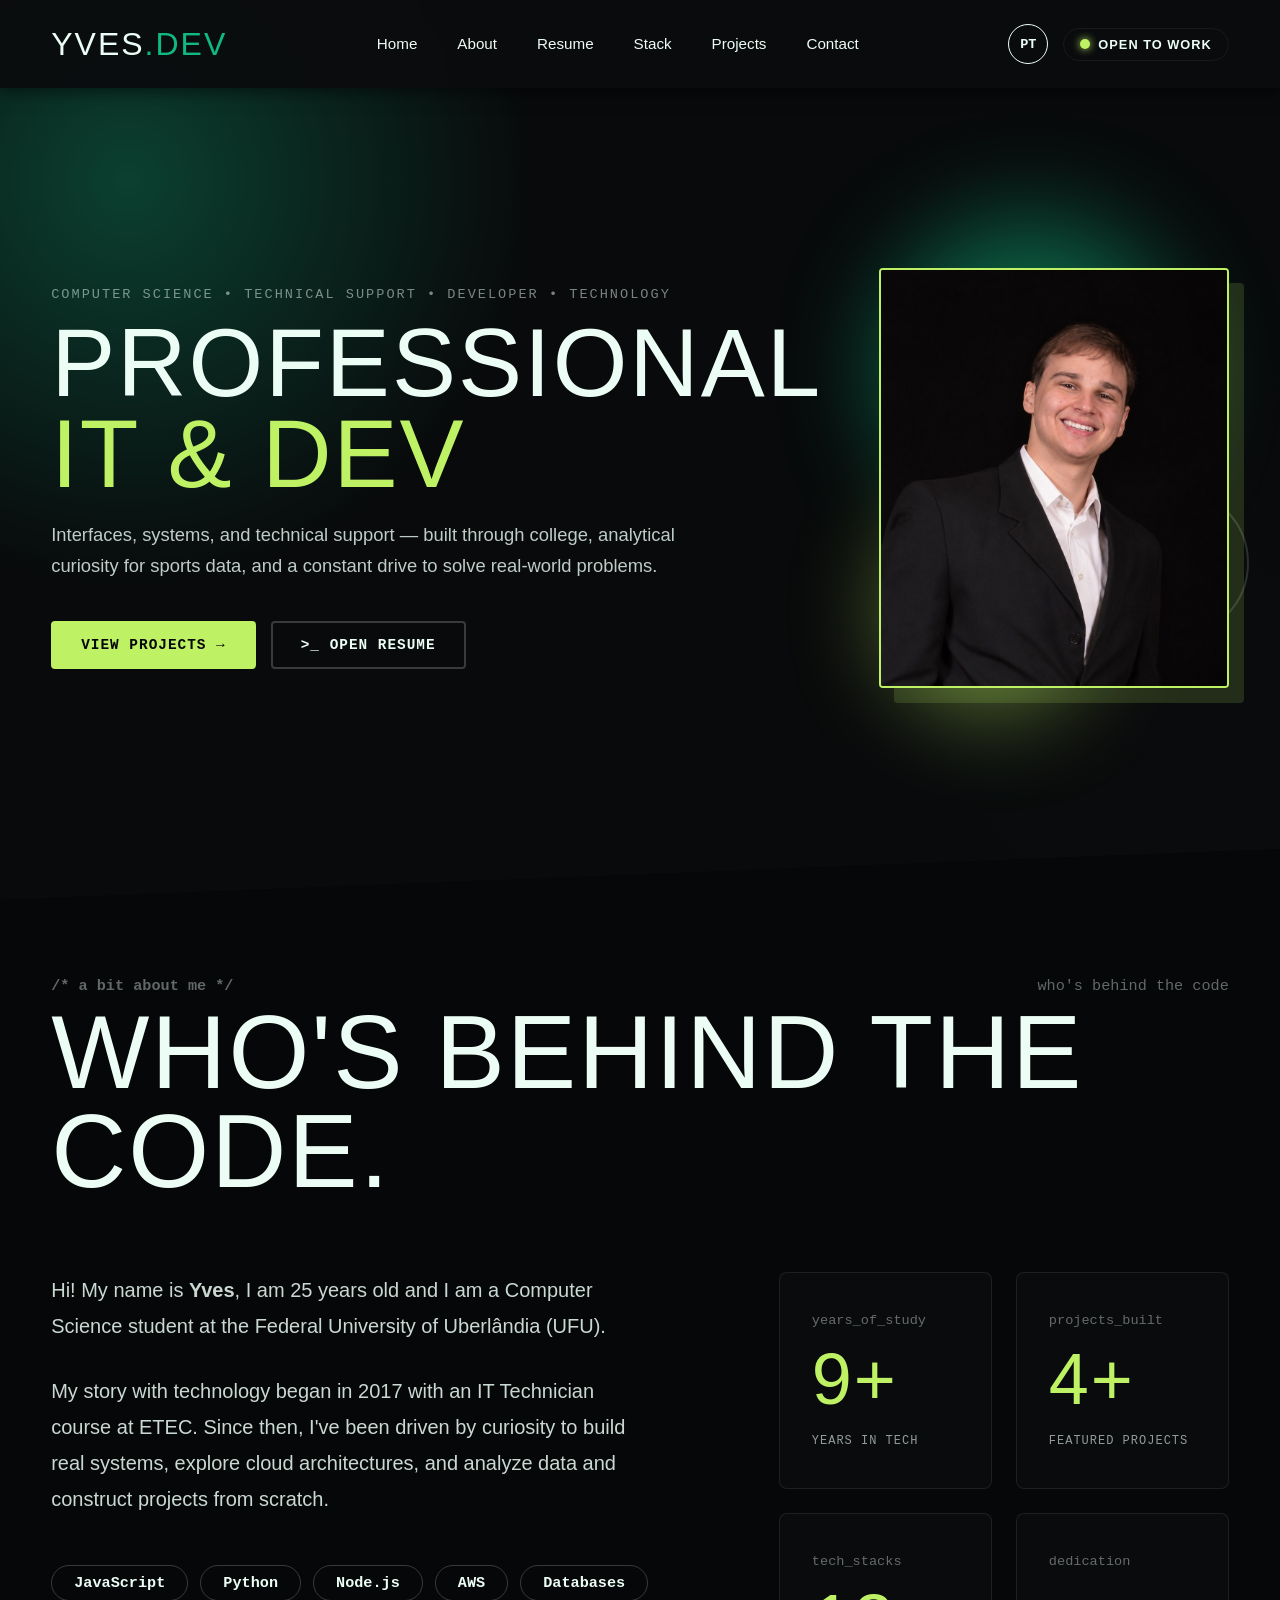
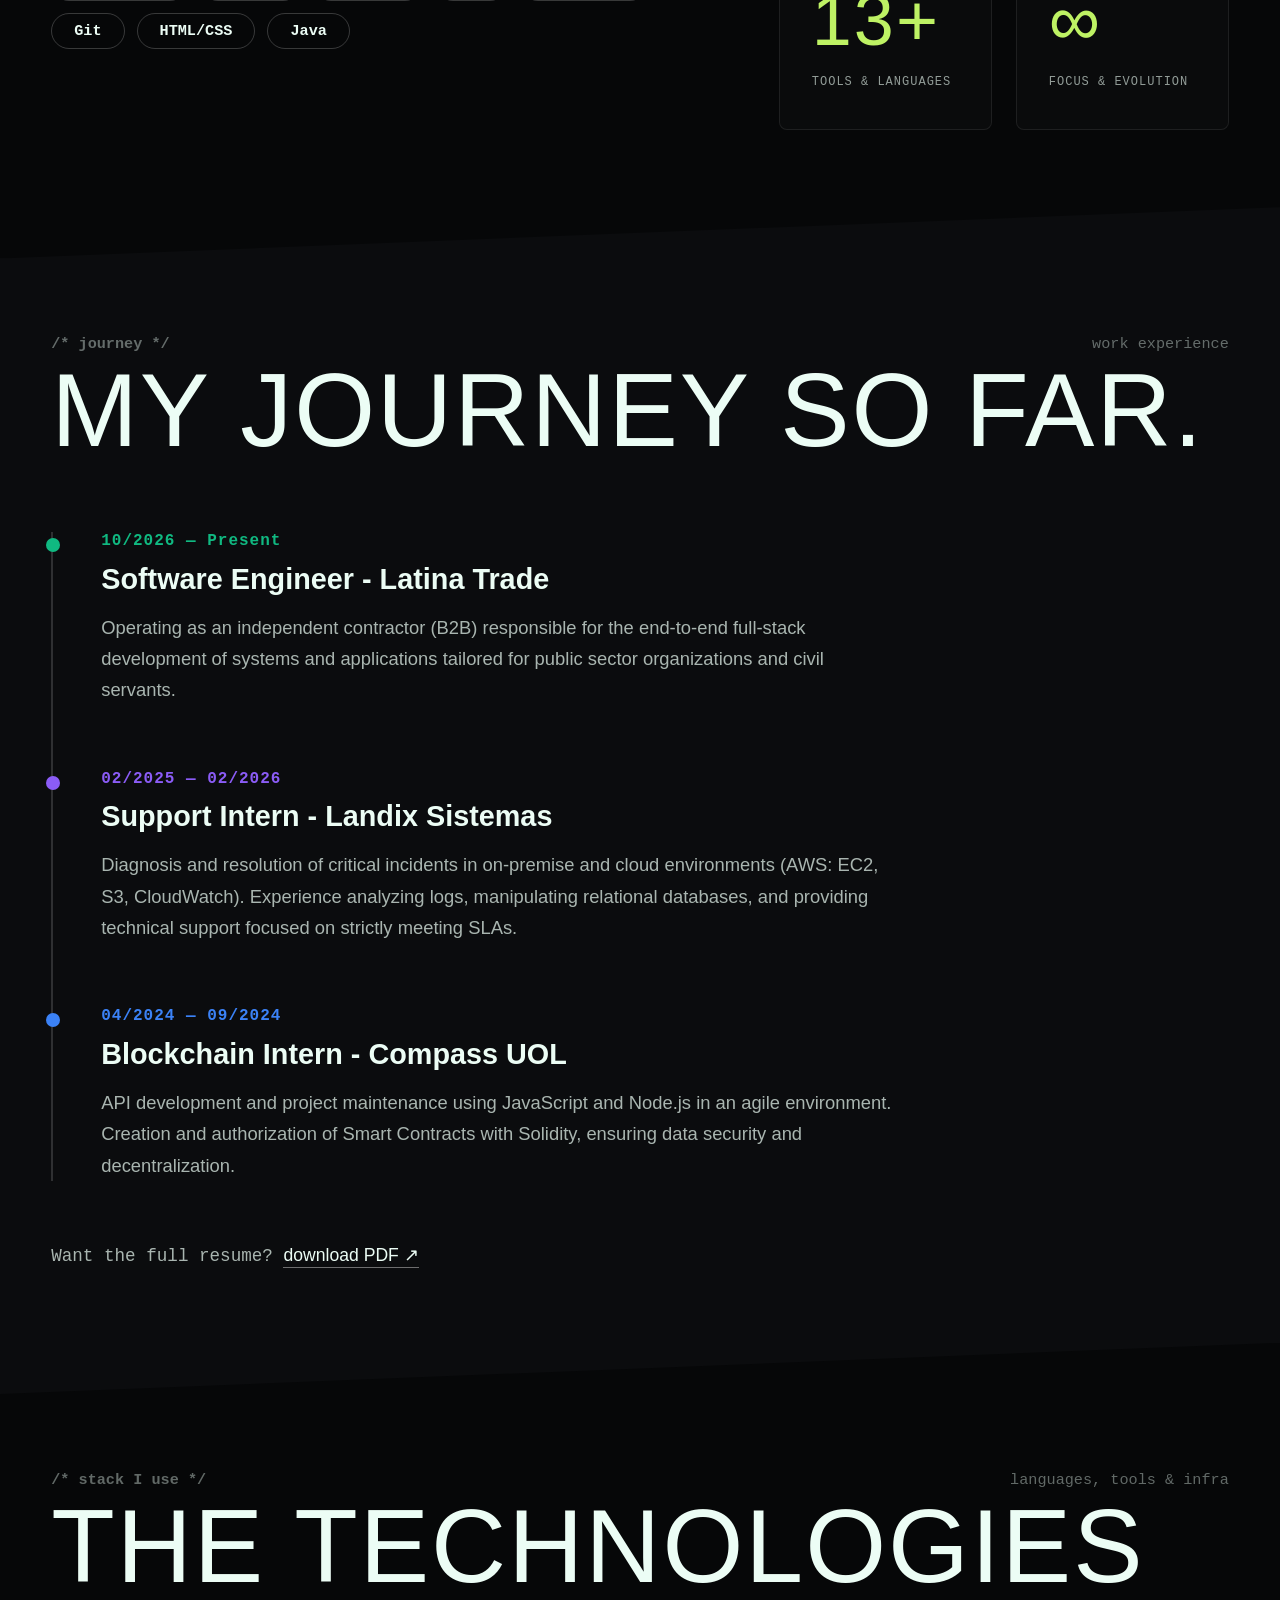
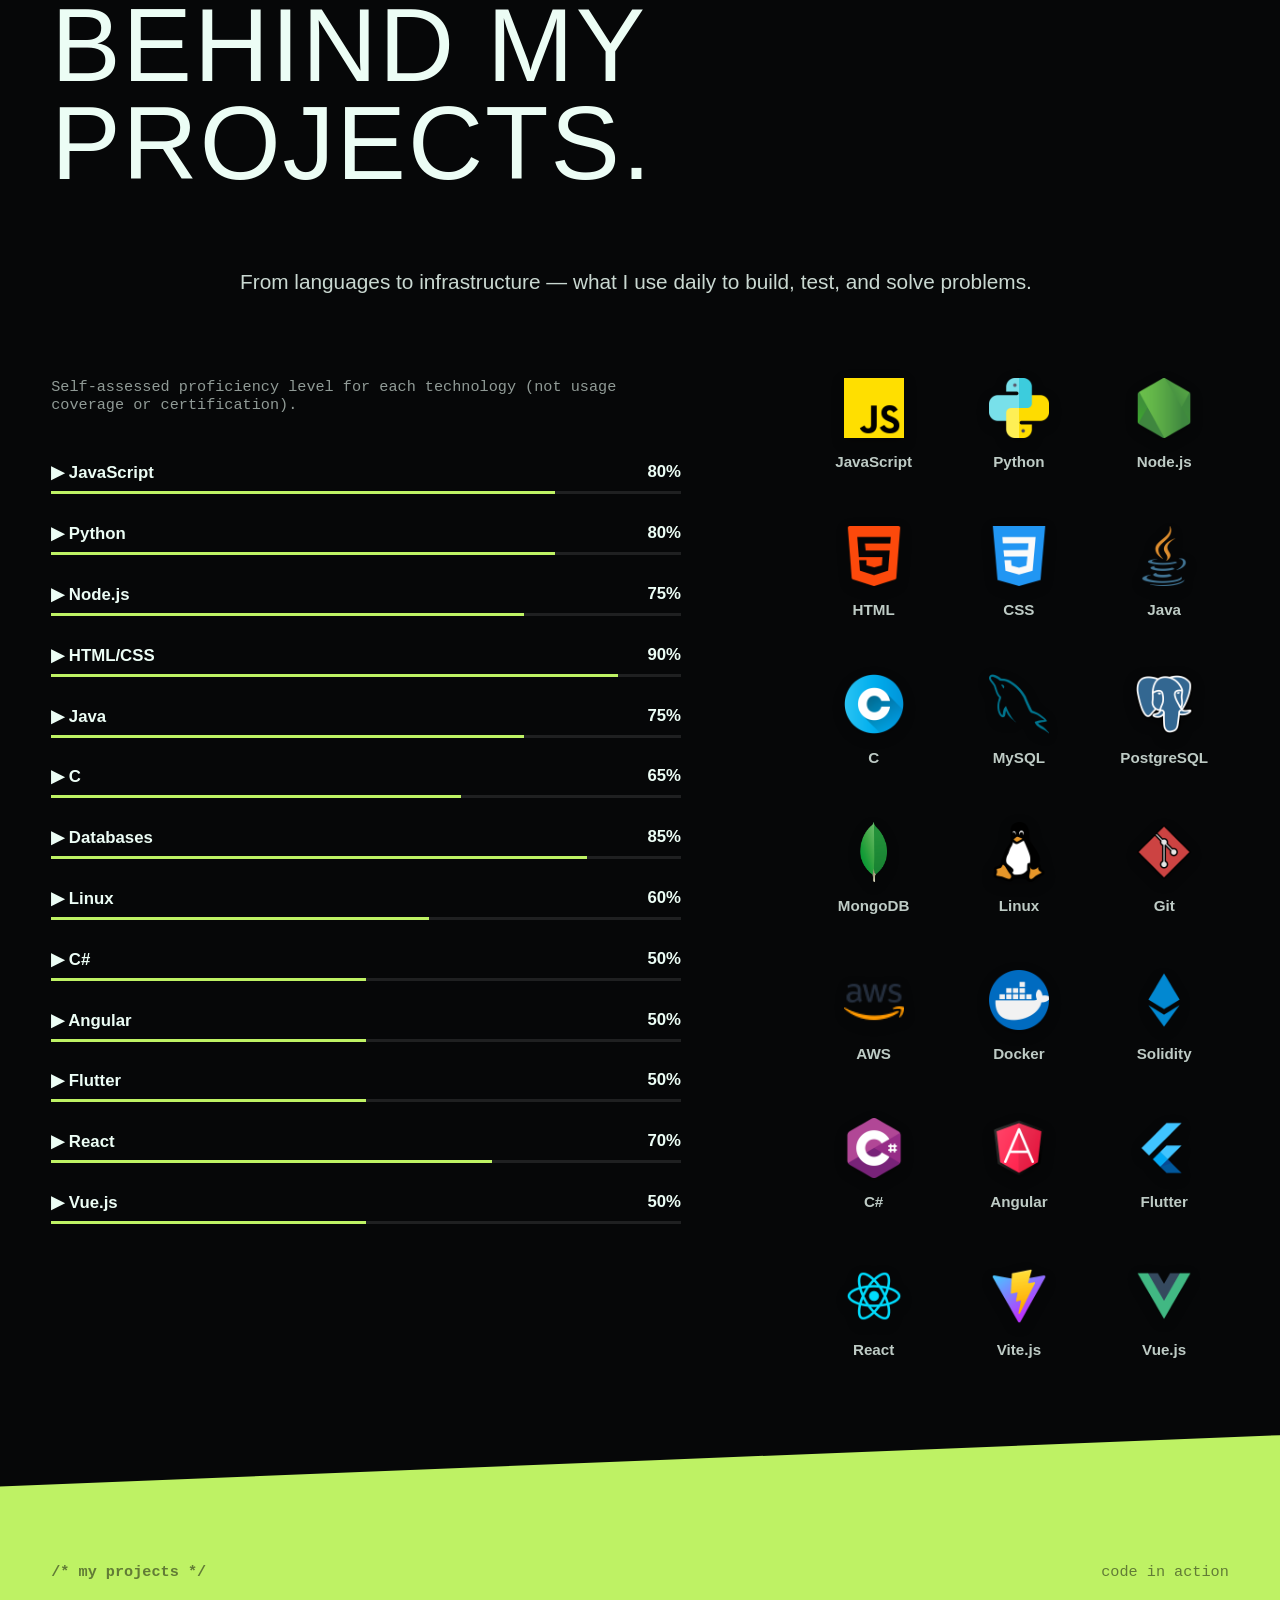
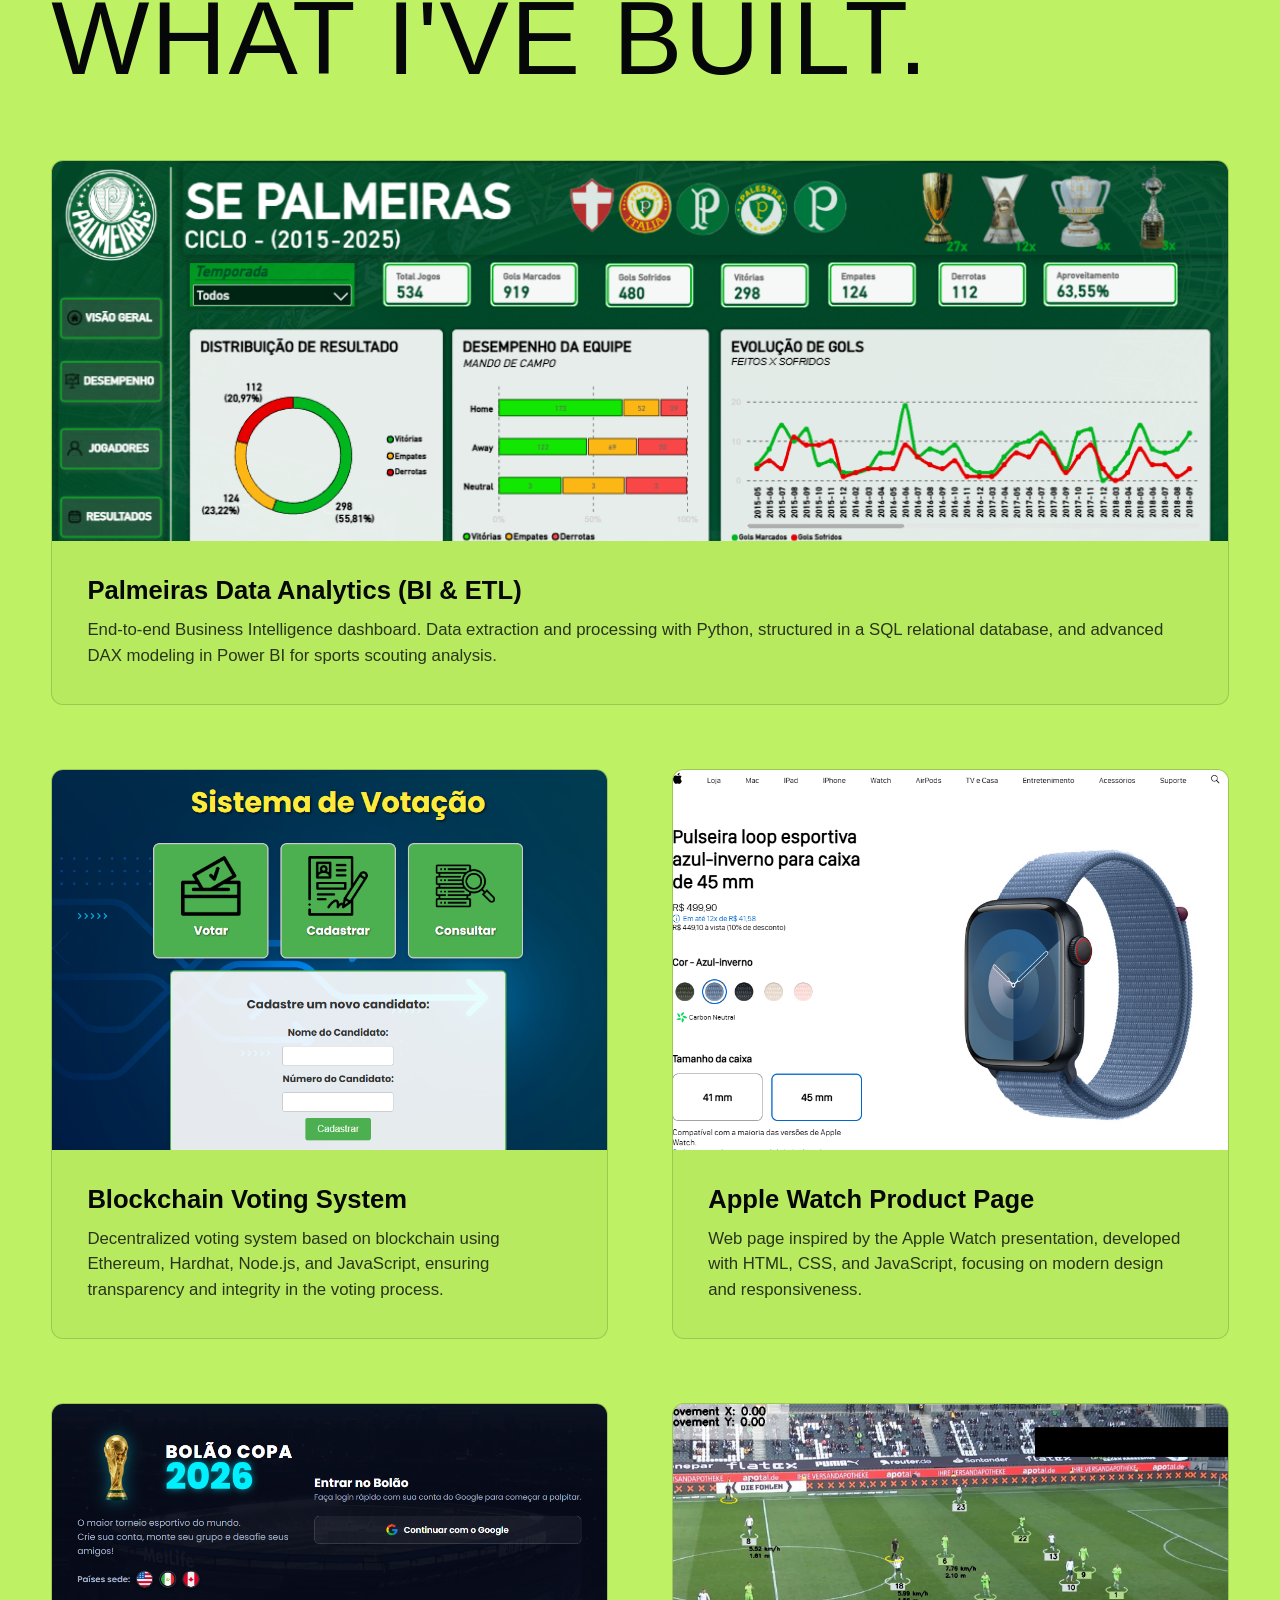
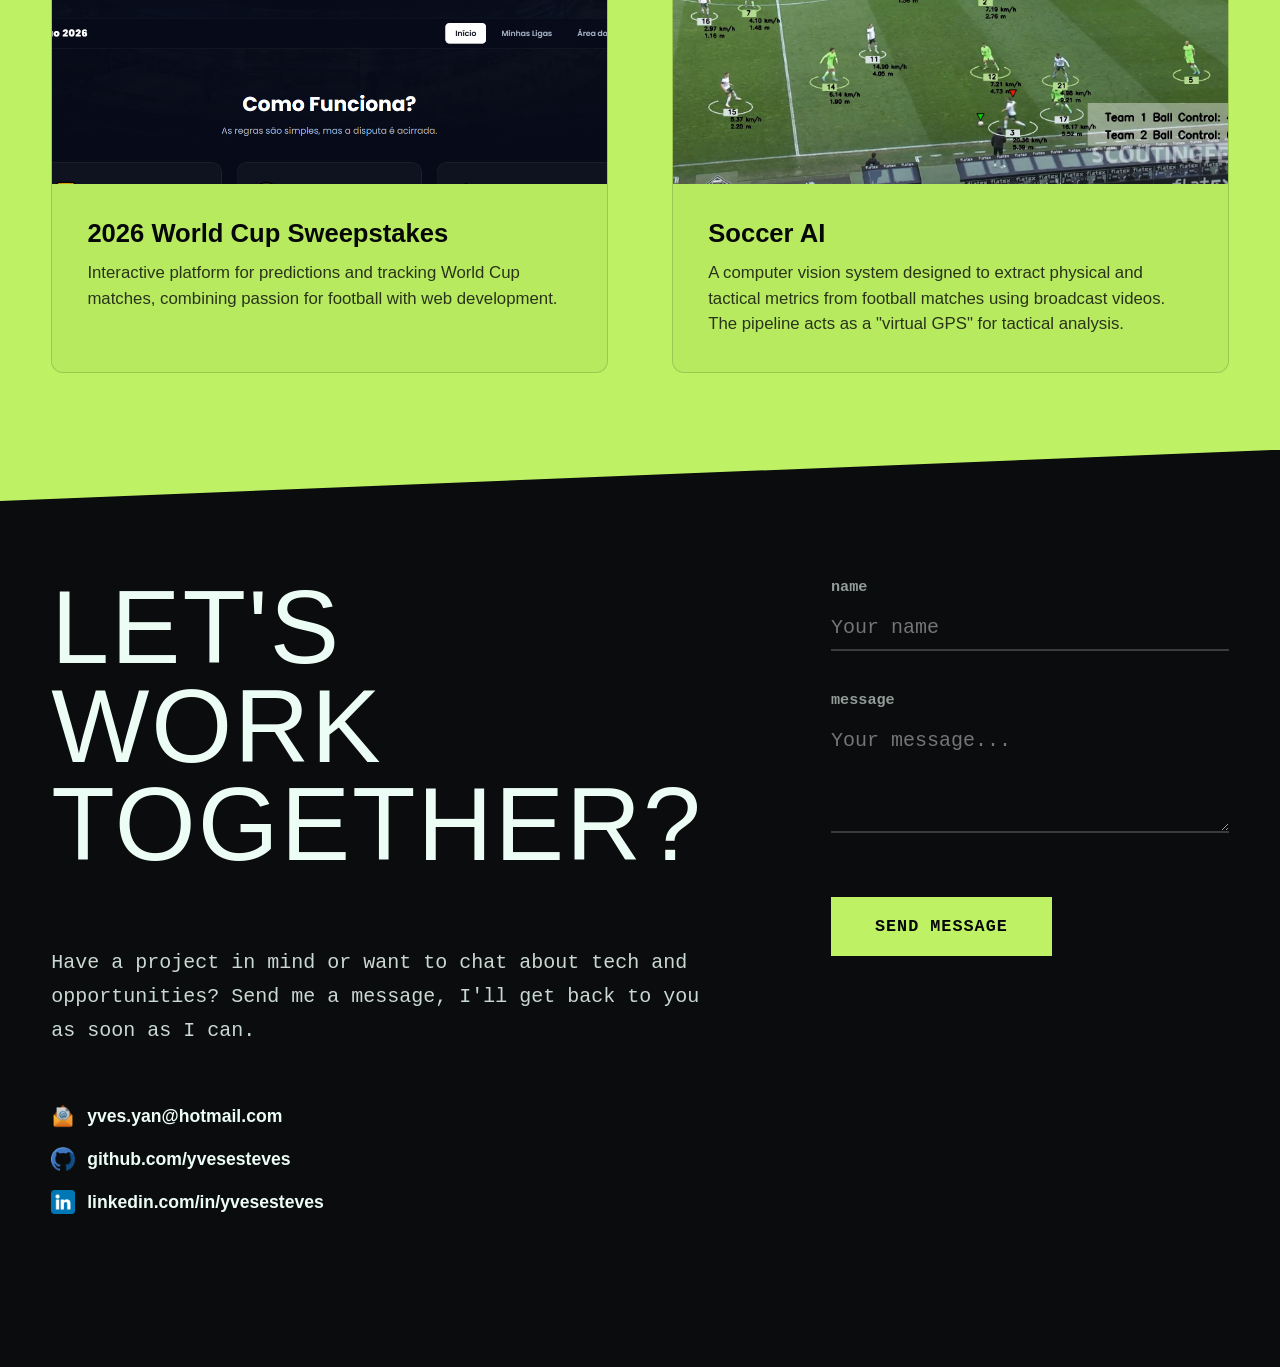
==== commit fbde7b89: "update" ====
--- a/index-en.html
+++ b/index-en.html
@@ -189,8 +189,8 @@
                 </div>
 
                 <div class="bar-item">
-                    <div class="bar-info"><span class="bar-name">▶ Java</span><span class="bar-pct">68%</span></div>
-                    <div class="bar-bg"><div class="bar-fill" style="width: 68%;"></div></div>
+                    <div class="bar-info"><span class="bar-name">▶ Java</span><span class="bar-pct">75%</span></div>
+                    <div class="bar-bg"><div class="bar-fill" style="width: 75%;"></div></div>
                 </div>
 
                 <div class="bar-item">
